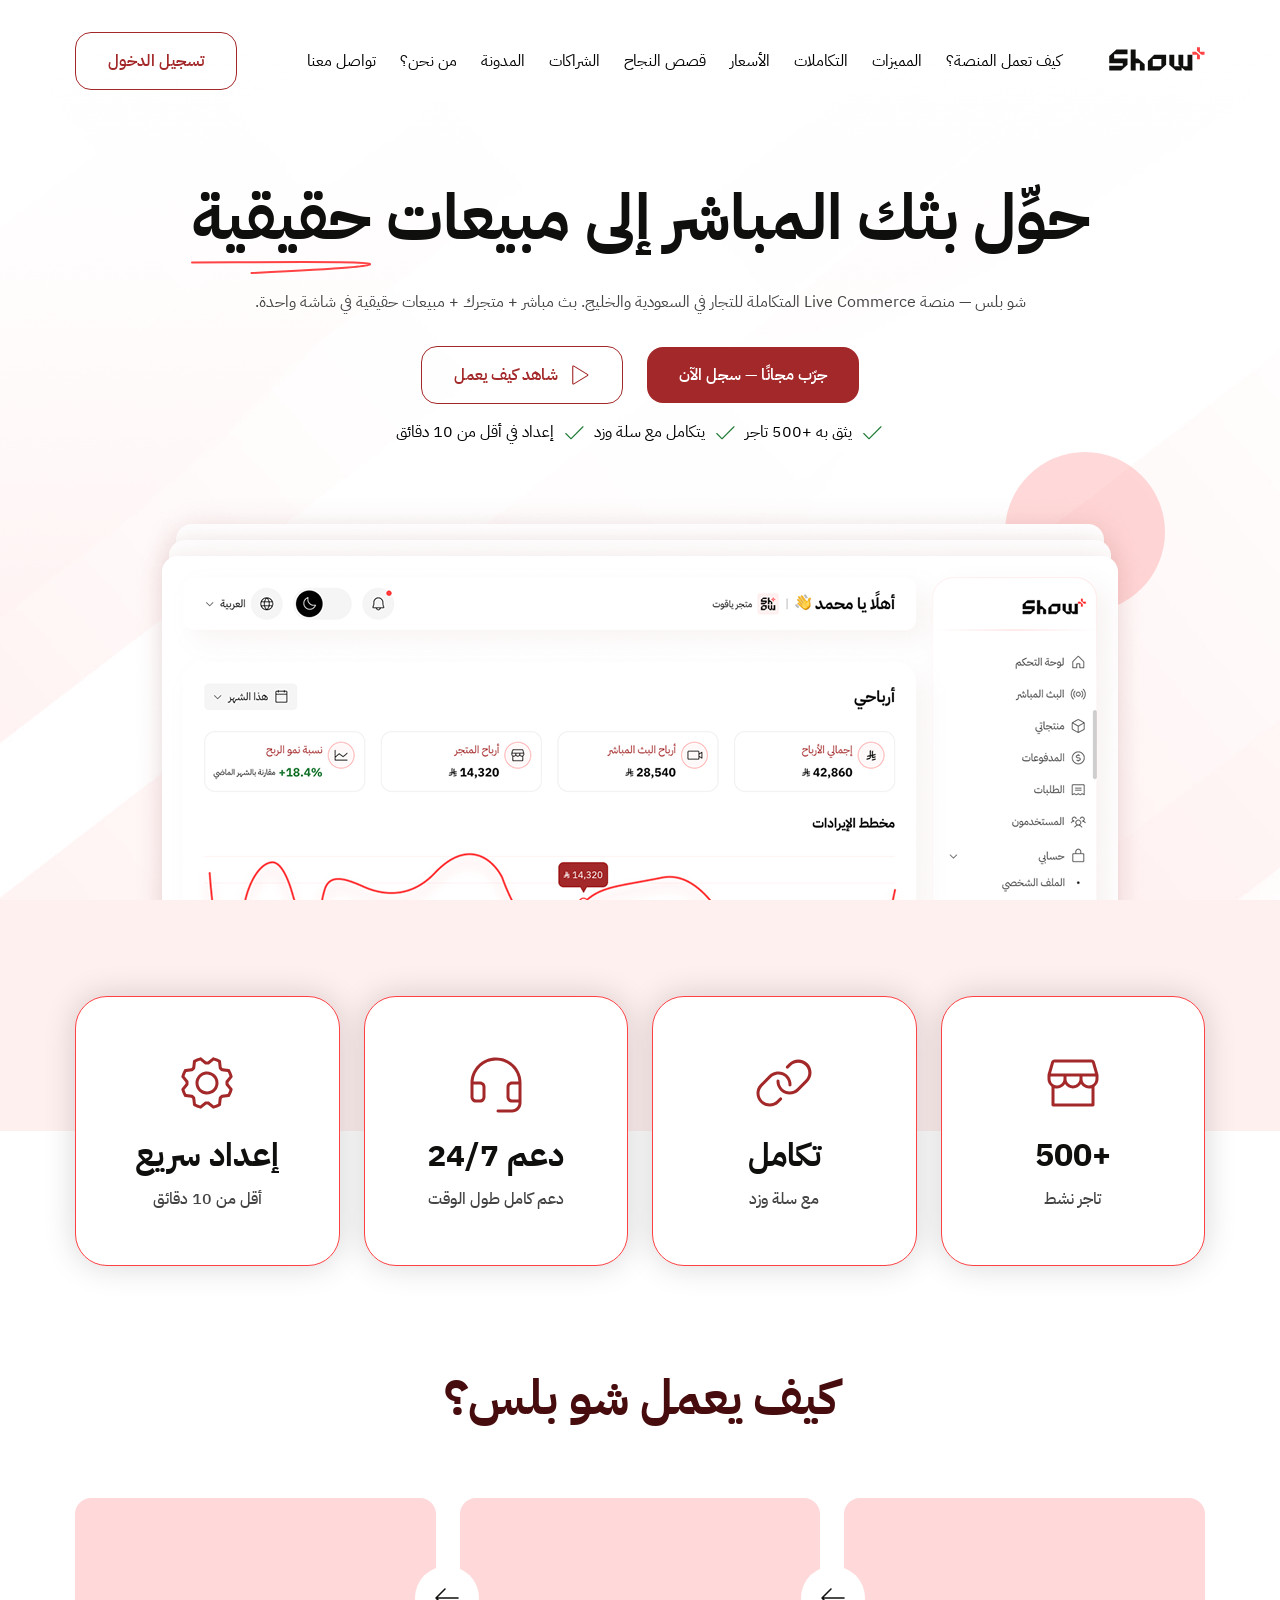
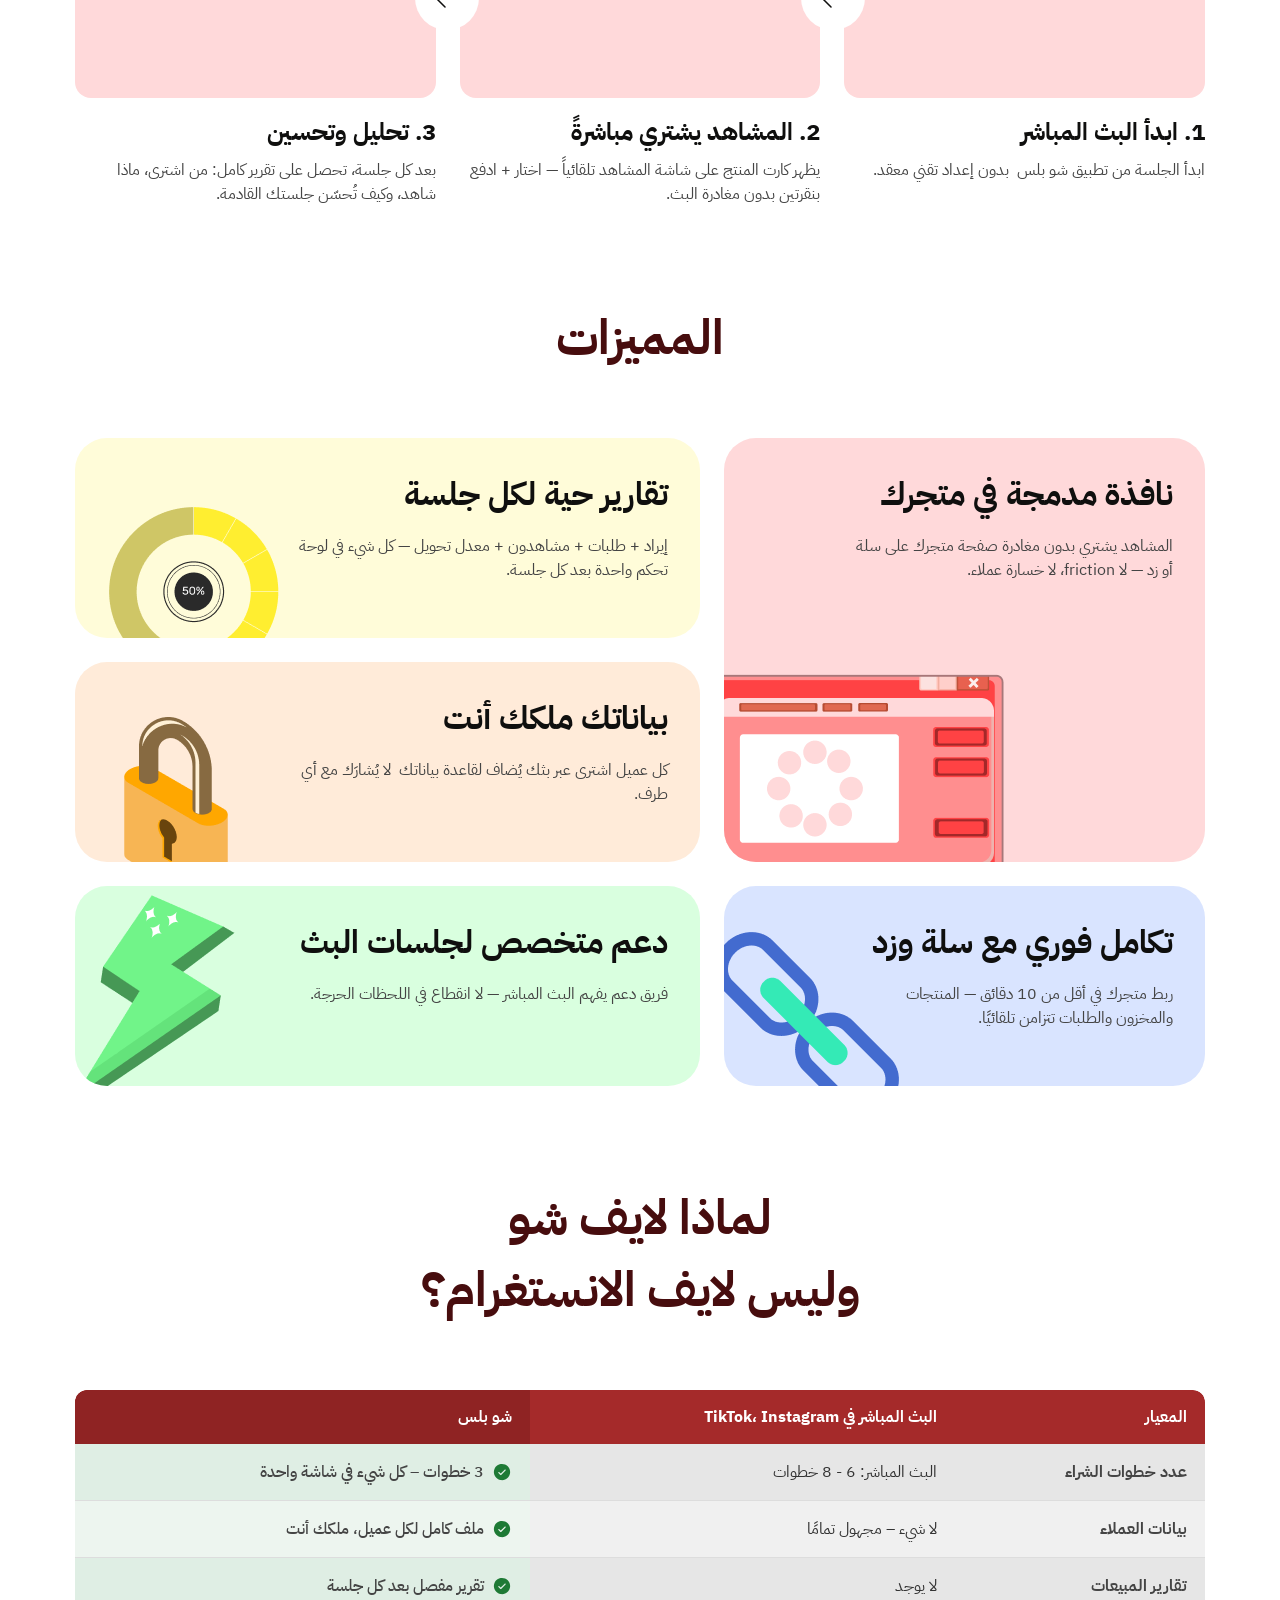
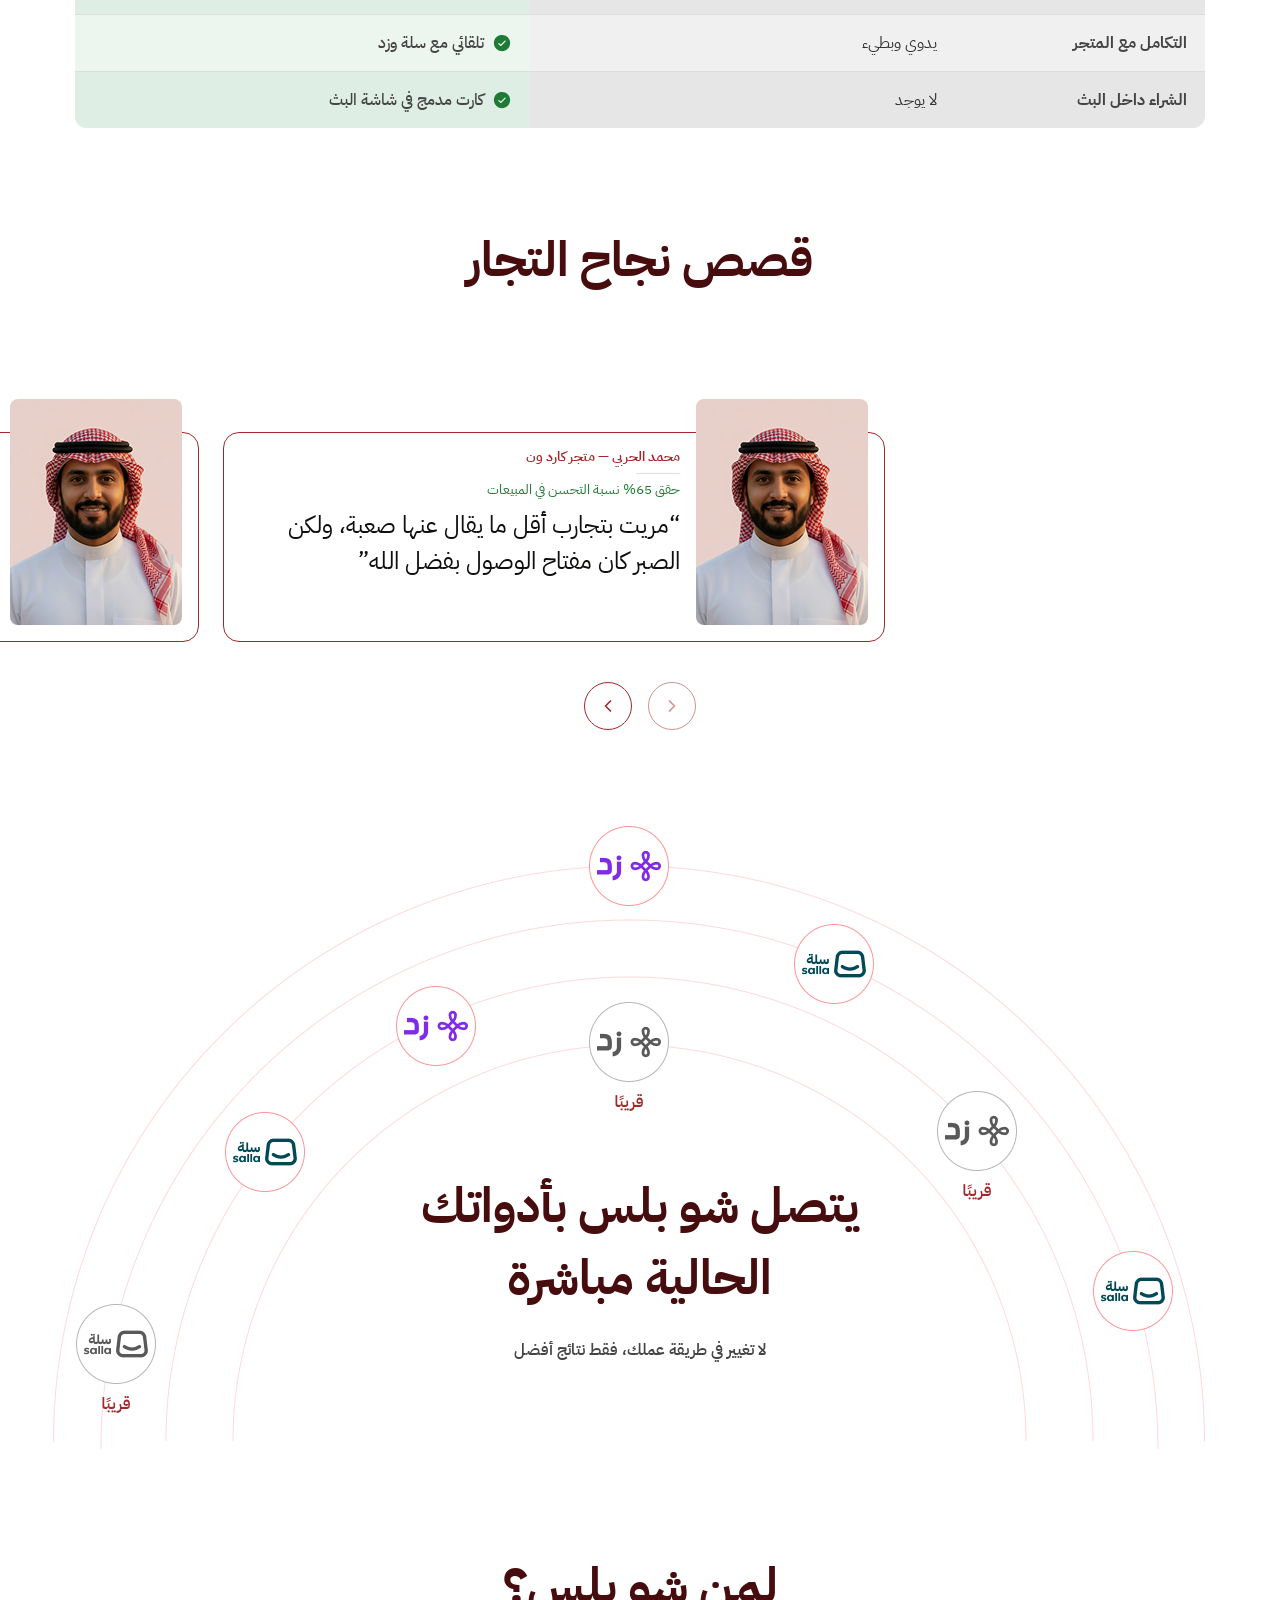
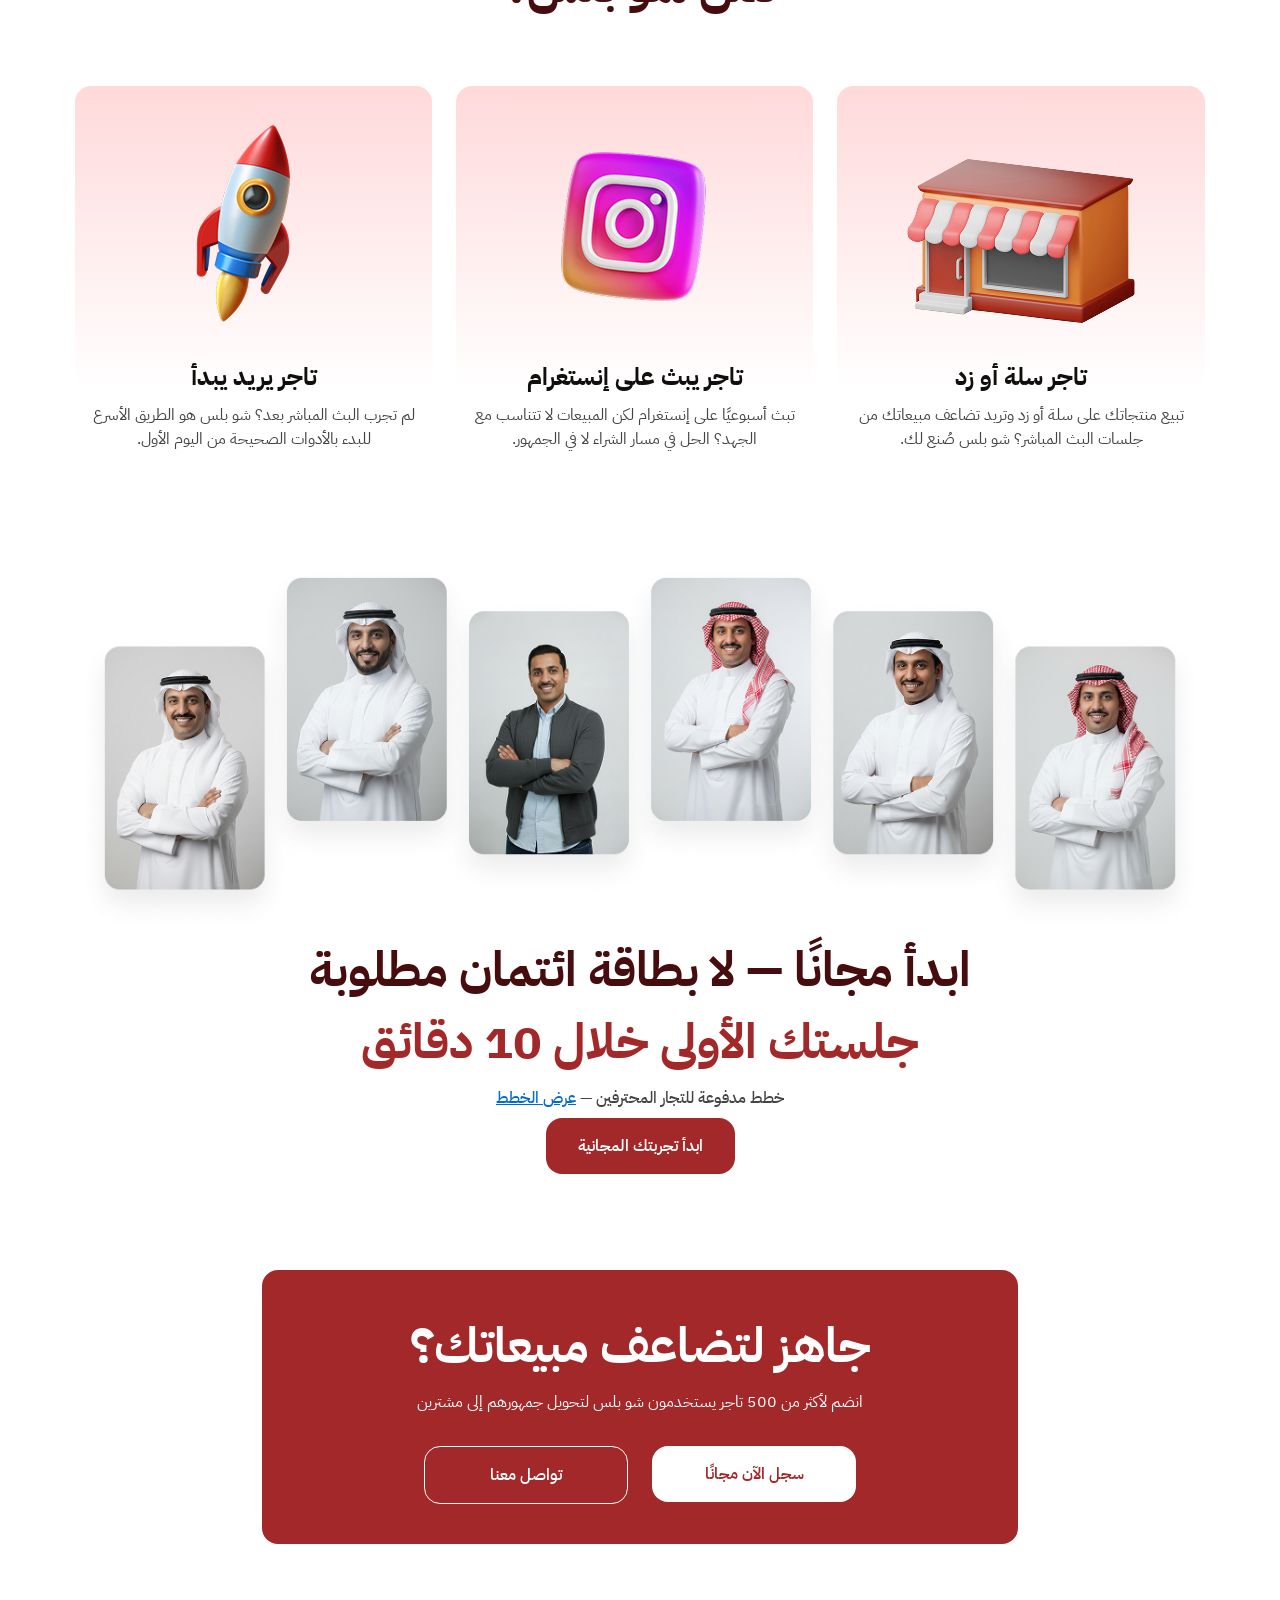
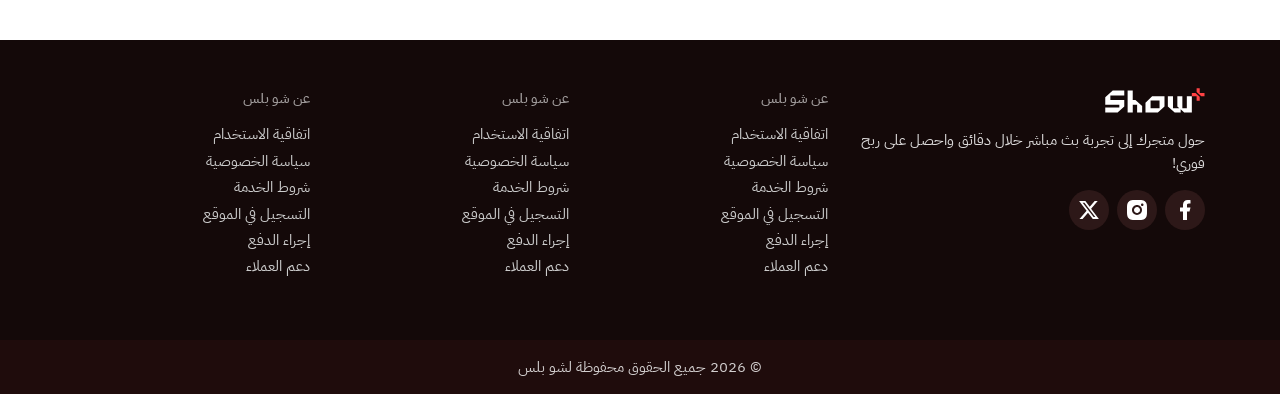
==== index.html @ 6168b81b "Introducing Show Plus Landing Page V1" ====
<!doctype html>
<html lang="ar" dir="rtl">
  <head>
    <meta charset="UTF-8" />
    <meta name="viewport" content="width=device-width, initial-scale=1.0" />
    <title>Show Plus</title>
    <link rel="stylesheet" href="css/style.css" />
    <link rel="stylesheet" href="css/normalize.css" />
    <link rel="preconnect" href="https://fonts.googleapis.com" />
    <link rel="preconnect" href="https://fonts.gstatic.com" crossorigin />
    <link
      href="https://fonts.googleapis.com/css2?family=IBM+Plex+Sans+Arabic:wght@100;200;300;400;500;600;700&display=swap"
      rel="stylesheet"
    />
    <link
      rel="stylesheet"
      href="https://cdn.jsdelivr.net/npm/swiper@11/swiper-bundle.min.css"
    />
    <link rel="icon" type="image/png" href="./assets/images/favicon.png" />
  </head>

  <body>
    <main class="main-home">
      <div class="background-overlay"></div>
      <div class="container">
        <nav>
          <a href="#">
            <img src="./assets/images/logo-black.svg" alt="Show Plus Logo" />
          </a>

          <!-- زر الموبايل -->
          <button class="menu-toggle" id="menuToggle">
            <span></span>
            <span></span>
            <span></span>
          </button>

          <!-- لفّ القائمة -->
          <div class="nav-menu" id="navMenu">
            <ul>
              <li><a href="./pages/how-it-works.html">كيف تعمل المنصة؟</a></li>
              <li><a href="#">المميزات</a></li>
              <li><a href="#">التكاملات</a></li>
              <li><a href="./pages/pricing.html">الأسعار</a></li>
              <li><a href="#">قصص النجاح</a></li>
              <li><a href="#">الشراكات</a></li>
              <li><a href="#">المدونة</a></li>
              <li><a href="#">من نحن؟</a></li>
              <li><a href="#">تواصل معنا</a></li>
            </ul>

            <button class="secondary-btn">تسجيل الدخول</button>
          </div>
        </nav>

        <div class="overlay" id="overlay"></div>

        <div class="hero-content">
          <div class="hero-text">
            <div class="heading-column">
              <div class="heading-container">
                <h1>حوِّل بثك المباشر إلى مبيعات حقيقية</h1>
                <svg
                  xmlns="http://www.w3.org/2000/svg"
                  width="180"
                  height="13"
                  viewBox="0 0 180 13"
                  fill="none"
                >
                  <path
                    d="M1 1.51839C6.32527 1.51839 11.6506 1.51839 44.3485 1.30221C77.0465 1.08603 136.956 0.653661 163.159 1.51184C189.361 2.37002 180.042 4.53186 157.102 6.51026C134.162 8.48866 97.8837 10.2181 60.5059 12"
                    stroke="#FF4244"
                    stroke-width="2"
                    stroke-linecap="round"
                  />
                </svg>
              </div>
              <p>
                شو بلس — منصة Live Commerce المتكاملة للتجار في السعودية
                والخليج. بث مباشر + متجرك + مبيعات حقيقية في شاشة واحدة.
              </p>
            </div>
            <div class="hero-column">
              <div class="hero-actions">
                <a href="#"
                  ><button type="button" class="primary-btn">
                    جرّب مجانًا — سجل الآن
                  </button></a
                >
                <a href="#"
                  ><button type="button" class="secondary-btn">
                    <svg
                      xmlns="http://www.w3.org/2000/svg"
                      width="24"
                      height="24"
                      viewBox="0 0 24 24"
                      fill="none"
                    >
                      <path
                        d="M21.69 10.8928L8.18252 2.63064C7.98327 2.50842 7.75499 2.44164 7.52128 2.43719C7.28757 2.43274 7.05691 2.49078 6.85315 2.60533C6.65047 2.71663 6.48163 2.88062 6.36446 3.07996C6.2473 3.27931 6.18616 3.5066 6.18752 3.73783V20.2622C6.18616 20.4934 6.2473 20.7207 6.36446 20.9201C6.48163 21.1194 6.65047 21.2834 6.85315 21.3947C7.05691 21.5092 7.28757 21.5673 7.52128 21.5628C7.75499 21.5584 7.98327 21.4916 8.18252 21.3694L21.69 13.1072C21.8802 12.9916 22.0373 12.8291 22.1464 12.6352C22.2555 12.4412 22.3128 12.2225 22.3128 12C22.3128 11.7775 22.2555 11.5588 22.1464 11.3649C22.0373 11.1709 21.8802 11.0084 21.69 10.8928ZM21.1031 12.1472L7.59377 20.4094C7.56461 20.4269 7.53123 20.4362 7.49721 20.4362C7.46319 20.4362 7.42981 20.4269 7.40065 20.4094C7.37239 20.3956 7.3486 20.3741 7.33201 20.3474C7.31543 20.3207 7.30672 20.2899 7.3069 20.2585V3.73783C7.30672 3.70639 7.31543 3.67555 7.33201 3.64884C7.3486 3.62214 7.37239 3.60066 7.40065 3.58689C7.43098 3.56998 7.46531 3.56156 7.50002 3.56251C7.5333 3.5637 7.56566 3.57374 7.59377 3.59158L21.1031 11.8528C21.1288 11.8679 21.1501 11.8894 21.1649 11.9152C21.1797 11.941 21.1875 11.9703 21.1875 12C21.1875 12.0298 21.1797 12.059 21.1649 12.0848C21.1501 12.1106 21.1288 12.1322 21.1031 12.1472Z"
                        fill="#A32829"
                      />
                    </svg>
                    شاهد كيف يعمل
                  </button></a
                >
              </div>
              <div class="features-trigger">
                <div class="trigger">
                  <svg
                    xmlns="http://www.w3.org/2000/svg"
                    width="24"
                    height="24"
                    viewBox="0 0 24 24"
                    fill="none"
                  >
                    <path
                      d="M21.3975 7.14751L9.39751 19.1475C9.29204 19.2528 9.14907 19.312 9.00001 19.312C8.85094 19.312 8.70798 19.2528 8.60251 19.1475L3.35251 13.8975C3.25315 13.7909 3.19905 13.6498 3.20163 13.5041C3.2042 13.3584 3.26323 13.2194 3.36629 13.1163C3.46935 13.0132 3.60839 12.9542 3.75411 12.9516C3.89984 12.9491 4.04088 13.0031 4.14751 13.1025L9.00001 17.9541L20.6025 6.35251C20.7091 6.25315 20.8502 6.19905 20.9959 6.20163C21.1416 6.2042 21.2807 6.26323 21.3837 6.36629C21.4868 6.46935 21.5458 6.60839 21.5484 6.75412C21.551 6.89984 21.4969 7.04088 21.3975 7.14751Z"
                      fill="#1E7A35"
                    />
                  </svg>
                  يثق به +500 تاجر
                </div>

                <div class="trigger">
                  <svg
                    xmlns="http://www.w3.org/2000/svg"
                    width="24"
                    height="24"
                    viewBox="0 0 24 24"
                    fill="none"
                  >
                    <path
                      d="M21.3975 7.14751L9.39751 19.1475C9.29204 19.2528 9.14907 19.312 9.00001 19.312C8.85094 19.312 8.70798 19.2528 8.60251 19.1475L3.35251 13.8975C3.25315 13.7909 3.19905 13.6498 3.20163 13.5041C3.2042 13.3584 3.26323 13.2194 3.36629 13.1163C3.46935 13.0132 3.60839 12.9542 3.75411 12.9516C3.89984 12.9491 4.04088 13.0031 4.14751 13.1025L9.00001 17.9541L20.6025 6.35251C20.7091 6.25315 20.8502 6.19905 20.9959 6.20163C21.1416 6.2042 21.2807 6.26323 21.3837 6.36629C21.4868 6.46935 21.5458 6.60839 21.5484 6.75412C21.551 6.89984 21.4969 7.04088 21.3975 7.14751Z"
                      fill="#1E7A35"
                    />
                  </svg>
                  يتكامل مع سلة وزد
                </div>

                <div class="trigger">
                  <svg
                    xmlns="http://www.w3.org/2000/svg"
                    width="24"
                    height="24"
                    viewBox="0 0 24 24"
                    fill="none"
                  >
                    <path
                      d="M21.3975 7.14751L9.39751 19.1475C9.29204 19.2528 9.14907 19.312 9.00001 19.312C8.85094 19.312 8.70798 19.2528 8.60251 19.1475L3.35251 13.8975C3.25315 13.7909 3.19905 13.6498 3.20163 13.5041C3.2042 13.3584 3.26323 13.2194 3.36629 13.1163C3.46935 13.0132 3.60839 12.9542 3.75411 12.9516C3.89984 12.9491 4.04088 13.0031 4.14751 13.1025L9.00001 17.9541L20.6025 6.35251C20.7091 6.25315 20.8502 6.19905 20.9959 6.20163C21.1416 6.2042 21.2807 6.26323 21.3837 6.36629C21.4868 6.46935 21.5458 6.60839 21.5484 6.75412C21.551 6.89984 21.4969 7.04088 21.3975 7.14751Z"
                      fill="#1E7A35"
                    />
                  </svg>
                  إعداد في أقل من 10 دقائق
                </div>
              </div>
            </div>
          </div>

          <div class="hero-image-container">
            <img src="./assets/images/hero-image.png" alt="Hero Image" />
          </div>
        </div>
      </div>
    </main>

    <div class="triggers-container">
      <div class="container">
        <div class="trigger-card">
          <svg
            xmlns="http://www.w3.org/2000/svg"
            width="64"
            height="64"
            viewBox="0 0 64 64"
            fill="none"
          >
            <path
              d="M6.555 23.6025C6.51895 23.7319 6.50045 23.8656 6.5 24V28C6.49936 29.5174 6.86218 31.0128 7.5581 32.3611C8.25403 33.7095 9.2628 34.8715 10.5 35.75V54C10.5 54.3978 10.658 54.7794 10.9393 55.0607C11.2206 55.342 11.6022 55.5 12 55.5H52C52.3978 55.5 52.7794 55.342 53.0607 55.0607C53.342 54.7794 53.5 54.3978 53.5 54V35.75C54.7372 34.8715 55.746 33.7095 56.4419 32.3611C57.1378 31.0128 57.5006 29.5174 57.5 28V24C57.4999 23.8613 57.4805 23.7234 57.4425 23.59L53.8575 11.0375C53.6462 10.3091 53.2052 9.66851 52.6001 9.21123C51.9951 8.75395 51.2584 8.50447 50.5 8.5H13.5C12.7416 8.50447 12.0049 8.75395 11.3999 9.21123C10.7948 9.66851 10.3538 10.3091 10.1425 11.0375L6.555 23.6025ZM13.0275 11.8525C13.0588 11.7513 13.1214 11.6626 13.2063 11.5992C13.2912 11.5359 13.3941 11.5011 13.5 11.5H50.5C50.6085 11.5002 50.714 11.5356 50.8006 11.601C50.8872 11.6664 50.9502 11.7582 50.98 11.8625L54.0125 22.5H10L13.0275 11.8525ZM25.5 25.5H38.5V28C38.5 29.7239 37.8152 31.3772 36.5962 32.5962C35.3772 33.8152 33.7239 34.5 32 34.5C30.2761 34.5 28.6228 33.8152 27.4038 32.5962C26.1848 31.3772 25.5 29.7239 25.5 28V25.5ZM9.5 25.5H22.5V28C22.5013 29.1218 22.2122 30.2247 21.6609 31.2017C21.1097 32.1786 20.315 32.9963 19.3541 33.5751C18.3932 34.154 17.2989 34.4743 16.1776 34.5049C15.0562 34.5356 13.9461 34.2755 12.955 33.75C12.8319 33.645 12.6926 33.5605 12.5425 33.5C11.6117 32.9153 10.8443 32.1041 10.3123 31.1422C9.78017 30.1803 9.5007 29.0992 9.5 28V25.5ZM50.5 52.5H13.5V37.165C15.4536 37.6965 17.5259 37.59 19.4147 36.861C21.3035 36.1321 22.9101 34.8187 24 33.1125C24.8573 34.4572 26.0397 35.5641 27.438 36.3309C28.8363 37.0978 30.4053 37.4997 32 37.4997C33.5947 37.4997 35.1637 37.0978 36.562 36.3309C37.9603 35.5641 39.1427 34.4572 40 33.1125C41.0899 34.8187 42.6965 36.1321 44.5853 36.861C46.4741 37.59 48.5464 37.6965 50.5 37.165V52.5ZM51.4575 33.5C51.3074 33.5605 51.1681 33.645 51.045 33.75C50.0539 34.2755 48.9438 34.5356 47.8224 34.5049C46.7011 34.4743 45.6068 34.154 44.6459 33.5751C43.685 32.9963 42.8903 32.1786 42.3391 31.2017C41.7878 30.2247 41.4987 29.1218 41.5 28V25.5H54.5V28C54.4993 29.0992 54.2198 30.1803 53.6877 31.1422C53.1557 32.1041 52.3883 32.9153 51.4575 33.5Z"
              fill="#A32829"
            />
          </svg>

          <div class="trigger-text">
            <h3>+500</h3>
            <p>تاجر نشط</p>
          </div>
        </div>

        <div class="trigger-card">
          <svg
            xmlns="http://www.w3.org/2000/svg"
            width="64"
            height="64"
            viewBox="0 0 64 64"
            fill="none"
          >
            <path
              d="M59.5 22.045C59.4056 25.4 58.0276 28.5909 55.65 30.96L46.9625 39.6475C45.743 40.8734 44.2925 41.8451 42.6948 42.5064C41.0971 43.1677 39.3841 43.5054 37.655 43.5H37.6425C35.8845 43.4986 34.1446 43.145 32.5256 42.4601C30.9066 41.7751 29.4412 40.7726 28.2161 39.5118C26.991 38.2511 26.031 36.7576 25.3927 35.1195C24.7544 33.4815 24.4509 31.7322 24.5 29.975C24.5104 29.5841 24.673 29.2128 24.9532 28.9401C25.2334 28.6673 25.609 28.5148 26 28.515H26.0425C26.4399 28.5261 26.8167 28.6945 27.09 28.9833C27.3633 29.2721 27.5107 29.6575 27.5 30.055C27.4612 31.4119 27.6949 32.7628 28.1872 34.0279C28.6796 35.293 29.4205 36.4465 30.3663 37.4202C31.3121 38.394 32.4436 39.1683 33.6938 39.6973C34.9439 40.2262 36.2875 40.4992 37.645 40.5C38.9794 40.5031 40.3011 40.2418 41.5339 39.7312C42.7668 39.2206 43.8862 38.4707 44.8275 37.525L53.515 28.84C55.3498 26.9218 56.3609 24.3616 56.3318 21.7073C56.3026 19.053 55.2357 16.5156 53.3592 14.6382C51.4827 12.7607 48.9459 11.6924 46.2916 11.6619C43.6374 11.6314 41.0766 12.6411 39.1575 14.475L36.4075 17.225C36.126 17.5064 35.7443 17.6645 35.3462 17.6645C34.9482 17.6645 34.5664 17.5064 34.285 17.225C34.0035 16.9435 33.8454 16.5617 33.8454 16.1637C33.8454 15.7657 34.0035 15.3839 34.285 15.1025L37.035 12.3525C38.2566 11.1304 39.707 10.1609 41.3034 9.49952C42.8997 8.83811 44.6108 8.49768 46.3387 8.49768C48.0667 8.49768 49.7777 8.83811 51.3741 9.49952C52.9705 10.1609 54.4209 11.1304 55.6425 12.3525C56.9099 13.6215 57.9055 15.1353 58.5687 16.8017C59.2319 18.4681 59.5488 20.2521 59.5 22.045ZM27.595 46.77L24.845 49.52C23.9029 50.4686 22.7817 51.2205 21.5466 51.7321C20.3114 52.2437 18.9869 52.5047 17.65 52.5C15.6416 52.4985 13.6788 51.9017 12.0095 50.785C10.3403 49.6683 9.0395 48.0819 8.27163 46.2261C7.50375 44.3704 7.30323 42.3286 7.69541 40.359C8.08758 38.3893 9.05486 36.5801 10.475 35.16L19.155 26.475C20.5922 25.034 22.4291 24.058 24.4276 23.6735C26.4262 23.289 28.4941 23.5137 30.3634 24.3185C32.2327 25.1232 33.8171 26.471 34.9113 28.187C36.0055 29.903 36.559 31.9081 36.5 33.9425C36.4892 34.3399 36.6367 34.7254 36.91 35.0141C37.1833 35.3029 37.5601 35.4713 37.9575 35.4825H38C38.391 35.4826 38.7666 35.3301 39.0468 35.0574C39.3269 34.7846 39.4896 34.4133 39.5 34.0225C39.5746 31.3884 38.8566 28.7925 37.439 26.5712C36.0213 24.3499 33.9693 22.6054 31.5488 21.5638C29.1282 20.5221 26.4507 20.2313 23.8629 20.7289C21.2752 21.2266 18.8965 22.4898 17.035 24.355L8.34499 33.04C6.50584 34.8796 5.25326 37.2231 4.74555 39.7744C4.23783 42.3257 4.49775 44.9702 5.49248 47.3738C6.4872 49.7774 8.17208 51.8322 10.3342 53.2786C12.4963 54.725 15.0387 55.498 17.64 55.5C19.3689 55.505 21.0816 55.1669 22.6789 54.5052C24.2762 53.8434 25.7262 52.8712 26.945 51.645L29.695 48.895C29.8361 48.756 29.9482 48.5905 30.025 48.408C30.1018 48.2255 30.1417 48.0296 30.1423 47.8315C30.143 47.6335 30.1045 47.4374 30.029 47.2543C29.9535 47.0713 29.8425 46.905 29.7024 46.765C29.5623 46.6251 29.3959 46.5143 29.2127 46.439C29.0296 46.3637 28.8334 46.3254 28.6354 46.3264C28.4374 46.3273 28.2415 46.3674 28.0591 46.4444C27.8767 46.5214 27.7113 46.6337 27.5725 46.775L27.595 46.77Z"
              fill="#A32829"
            />
          </svg>

          <div class="trigger-text">
            <h3>تكامل</h3>
            <p>مع سلة وزد</p>
          </div>
        </div>

        <div class="trigger-card">
          <svg
            xmlns="http://www.w3.org/2000/svg"
            width="64"
            height="64"
            viewBox="0 0 64 64"
            fill="none"
          >
            <path
              d="M50.1175 14.0175C47.7714 11.6465 44.9804 9.76192 41.9044 8.47189C38.8284 7.18187 35.528 6.51176 32.1925 6.5H32C25.237 6.5 18.751 9.1866 13.9688 13.9688C9.1866 18.751 6.5 25.237 6.5 32V46C6.5 47.4587 7.07946 48.8576 8.11091 49.8891C9.14236 50.9205 10.5413 51.5 12 51.5H16C17.4587 51.5 18.8576 50.9205 19.8891 49.8891C20.9205 48.8576 21.5 47.4587 21.5 46V36C21.5 34.5413 20.9205 33.1424 19.8891 32.1109C18.8576 31.0795 17.4587 30.5 16 30.5H9.55C9.93051 24.805 12.4612 19.4674 16.6295 15.5683C20.7979 11.6692 26.2923 9.49999 32 9.5H32.17C37.8538 9.52523 43.3161 11.7076 47.4524 15.6059C51.5888 19.5042 54.0908 24.8276 54.4525 30.5H48C46.5413 30.5 45.1424 31.0795 44.1109 32.1109C43.0795 33.1424 42.5 34.5413 42.5 36V46C42.5 47.4587 43.0795 48.8576 44.1109 49.8891C45.1424 50.9205 46.5413 51.5 48 51.5H54.5V52C54.5 53.7239 53.8152 55.3772 52.5962 56.5962C51.3772 57.8152 49.7239 58.5 48 58.5H34C33.6022 58.5 33.2206 58.658 32.9393 58.9393C32.658 59.2206 32.5 59.6022 32.5 60C32.5 60.3978 32.658 60.7794 32.9393 61.0607C33.2206 61.342 33.6022 61.5 34 61.5H48C50.5196 61.5 52.9359 60.4991 54.7175 58.7175C56.4991 56.9359 57.5 54.5196 57.5 52V32C57.5126 28.6644 56.8669 25.359 55.6001 22.2733C54.3333 19.1876 52.4702 16.3821 50.1175 14.0175ZM16 33.5C16.663 33.5 17.2989 33.7634 17.7678 34.2322C18.2366 34.7011 18.5 35.337 18.5 36V46C18.5 46.663 18.2366 47.2989 17.7678 47.7678C17.2989 48.2366 16.663 48.5 16 48.5H12C11.337 48.5 10.7011 48.2366 10.2322 47.7678C9.76339 47.2989 9.5 46.663 9.5 46V33.5H16ZM45.5 46V36C45.5 35.337 45.7634 34.7011 46.2322 34.2322C46.7011 33.7634 47.337 33.5 48 33.5H54.5V48.5H48C47.337 48.5 46.7011 48.2366 46.2322 47.7678C45.7634 47.2989 45.5 46.663 45.5 46Z"
              fill="#A32829"
            />
          </svg>

          <div class="trigger-text">
            <h3>دعم 24/7</h3>
            <p>دعم كامل طول الوقت</p>
          </div>
        </div>

        <div class="trigger-card">
          <svg
            xmlns="http://www.w3.org/2000/svg"
            width="64"
            height="64"
            viewBox="0 0 64 64"
            fill="none"
          >
            <path
              d="M32 20.5C29.7255 20.5 27.5021 21.1745 25.6109 22.4381C23.7198 23.7018 22.2458 25.4978 21.3754 27.5992C20.505 29.7005 20.2772 32.0128 20.721 34.2436C21.1647 36.4743 22.26 38.5235 23.8683 40.1318C25.4766 41.7401 27.5257 42.8353 29.7565 43.2791C31.9872 43.7228 34.2995 43.495 36.4009 42.6246C38.5022 41.7542 40.2983 40.2803 41.5619 38.3891C42.8255 36.4979 43.5 34.2745 43.5 32C43.496 28.9513 42.2831 26.0285 40.1273 23.8727C37.9715 21.7169 35.0488 20.504 32 20.5ZM32 40.5C30.3189 40.5 28.6755 40.0015 27.2776 39.0675C25.8798 38.1335 24.7904 36.806 24.147 35.2528C23.5037 33.6997 23.3353 31.9906 23.6633 30.3418C23.9913 28.6929 24.8008 27.1784 25.9896 25.9896C27.1783 24.8009 28.6929 23.9913 30.3417 23.6634C31.9906 23.3354 33.6996 23.5037 35.2528 24.1471C36.806 24.7904 38.1335 25.8799 39.0675 27.2777C40.0015 28.6755 40.5 30.3189 40.5 32C40.5 34.2544 39.6045 36.4164 38.0104 38.0104C36.4163 39.6045 34.2543 40.5 32 40.5ZM53.5 32.71C53.515 32.2375 53.515 31.7625 53.5 31.29L57.3325 26.5C57.479 26.3167 57.5804 26.1015 57.6286 25.8718C57.6768 25.6421 57.6704 25.4043 57.61 25.1775C57.0105 22.9177 56.1126 20.7478 54.94 18.725C54.8235 18.5197 54.6603 18.3448 54.4635 18.2145C54.2667 18.0842 54.042 18.0021 53.8075 17.975L47.695 17.2975C47.3733 16.9525 47.04 16.6192 46.695 16.2975L46.015 10.1825C45.9879 9.94806 45.9059 9.7233 45.7755 9.52652C45.6452 9.32973 45.4703 9.16648 45.265 9.05003C43.2446 7.88105 41.0783 6.98492 38.8225 6.38503C38.5951 6.32562 38.357 6.32046 38.1273 6.36997C37.8976 6.41947 37.6827 6.52225 37.5 6.67003L32.7 10.5125C32.2268 10.4976 31.7532 10.4976 31.28 10.5125L26.5 6.66753C26.3166 6.52104 26.1015 6.41962 25.8718 6.37142C25.6421 6.32322 25.4043 6.3296 25.1775 6.39003C22.9176 6.98954 20.7477 7.88744 18.725 9.06003C18.5197 9.17648 18.3448 9.33973 18.2145 9.53652C18.0841 9.7333 18.0021 9.95806 17.975 10.1925L17.3075 16.305C16.9625 16.6284 16.6292 16.9617 16.3075 17.305L10.19 18C9.95553 18.0271 9.73077 18.1092 9.53399 18.2395C9.3372 18.3698 9.17395 18.5447 9.05749 18.75C7.88852 20.7704 6.99239 22.9368 6.39249 25.1925C6.33452 25.4171 6.32941 25.652 6.37756 25.8789C6.42571 26.1058 6.52581 26.3184 6.66999 26.5L10.5125 31.3C10.4976 31.7732 10.4976 32.2468 10.5125 32.72L6.66749 37.5125C6.521 37.6959 6.41958 37.9111 6.37139 38.1408C6.32319 38.3705 6.32956 38.6082 6.38999 38.835C6.99055 41.0906 7.88843 43.2562 9.05999 45.275C9.17645 45.4803 9.3397 45.6552 9.53648 45.7856C9.73327 45.9159 9.95803 45.9979 10.1925 46.025L16.305 46.7025C16.6283 47.0475 16.9617 47.3809 17.305 47.7025L18 53.81C18.0271 54.0445 18.1091 54.2693 18.2395 54.466C18.3698 54.6628 18.5447 54.8261 18.75 54.9425C20.7704 56.1115 22.9367 57.0076 25.1925 57.6075C25.4193 57.668 25.6571 57.6743 25.8868 57.6261C26.1165 57.5779 26.3316 57.4765 26.515 57.33L31.29 53.5C31.7625 53.515 32.2375 53.515 32.71 53.5L37.5125 57.345C37.7787 57.5575 38.1094 57.673 38.45 57.6725C38.5799 57.6721 38.7093 57.6553 38.835 57.6225C41.0905 57.022 43.2562 56.1241 45.275 54.9525C45.4803 54.8361 45.6552 54.6728 45.7855 54.476C45.9159 54.2793 45.9979 54.0545 46.025 53.82L46.7025 47.7075C47.0475 47.3859 47.3808 47.0525 47.7025 46.7075L53.8175 46.0275C54.052 46.0004 54.2767 45.9184 54.4735 45.7881C54.6703 45.6577 54.8335 45.4828 54.95 45.2775C56.1195 43.2574 57.0157 41.091 57.615 38.835C57.6754 38.6082 57.6818 38.3705 57.6336 38.1408C57.5854 37.9111 57.484 37.6959 57.3375 37.5125L53.5 32.71ZM52.725 43.1175L46.815 43.775C46.4457 43.8176 46.1054 43.9958 45.86 44.275C45.3659 44.8317 44.8392 45.3585 44.2825 45.8525C44.0033 46.0979 43.8251 46.4382 43.7825 46.8075L43.125 52.715C41.7413 53.4529 40.2874 54.0508 38.785 54.5L34.1425 50.785C33.8762 50.5726 33.5456 50.4571 33.205 50.4575H33.115C32.3723 50.5001 31.6277 50.5001 30.885 50.4575C30.5141 50.4348 30.1479 50.5507 29.8575 50.7825L25.2175 54.5C23.7163 54.0486 22.2641 53.4481 20.8825 52.7075L20.225 46.8025C20.1824 46.4332 20.0042 46.0929 19.725 45.8475C19.1683 45.3535 18.6416 44.8267 18.1475 44.27C17.9021 43.9908 17.5618 43.8126 17.1925 43.77L11.285 43.1125C10.5479 41.7328 9.94995 40.2832 9.49999 38.785L13.215 34.1425C13.4469 33.8521 13.5627 33.486 13.54 33.115C13.4975 32.3723 13.4975 31.6278 13.54 30.885C13.5627 30.5141 13.4469 30.1479 13.215 29.8575L9.49999 25.2175C9.95142 23.7164 10.5519 22.2641 11.2925 20.8825L17.1975 20.225C17.5668 20.1825 17.9071 20.0043 18.1525 19.725C18.6466 19.1684 19.1733 18.6416 19.73 18.1475C20.0092 17.9021 20.1874 17.5618 20.23 17.1925L20.8875 11.285C22.2672 10.5479 23.7168 9.94998 25.215 9.50003L29.8575 13.215C30.1479 13.4469 30.5141 13.5627 30.885 13.54C31.6277 13.4975 32.3723 13.4975 33.115 13.54C33.4859 13.5627 33.8521 13.4469 34.1425 13.215L38.7825 9.50003C40.2837 9.95145 41.7359 10.5519 43.1175 11.2925L43.775 17.2025C43.8176 17.5718 43.9958 17.9121 44.275 18.1575C44.8317 18.6516 45.3584 19.1784 45.8525 19.735C46.0979 20.0143 46.4382 20.1925 46.8075 20.235L52.715 20.8925C53.4518 22.2706 54.0497 23.7186 54.5 25.215L50.785 29.8575C50.5531 30.1479 50.4373 30.5141 50.46 30.885C50.5025 31.6278 50.5025 32.3723 50.46 33.115C50.4373 33.486 50.5531 33.8521 50.785 34.1425L54.5 38.7825C54.0502 40.2835 53.4514 41.7357 52.7125 43.1175H52.725Z"
              fill="#A32829"
            />
          </svg>

          <div class="trigger-text">
            <h3>إعداد سريع</h3>
            <p>أقل من 10 دقائق</p>
          </div>
        </div>
      </div>
    </div>

    <div class="how-it-works primary-section">
      <div class="container">
        <h2 class="section-heading">كيف يعمل شو بلس؟</h2>
        <div class="steps-row">
          <div class="step-card">
            <div class="image-container"></div>
            <div class="step-text">
              <h4>1. ابدأ البث المباشر</h4>
              <p>ابدأ الجلسة من تطبيق شو بلس  بدون إعداد تقني معقد.</p>
            </div>
          </div>

          <div class="step-card">
            <div class="image-container"></div>
            <div class="step-text">
              <h4>2. المشاهد يشتري مباشرةً</h4>
              <p>
                يظهر كارت المنتج على شاشة المشاهد تلقائياً — اختار + ادفع
                بنقرتين بدون مغادرة البث.
              </p>
            </div>
          </div>

          <div class="step-card">
            <div class="image-container"></div>
            <div class="step-text">
              <h4>3. تحليل وتحسين</h4>
              <p>
                بعد كل جلسة، تحصل على تقرير كامل: من اشترى، ماذا شاهد، وكيف
                تُحسّن جلستك القادمة.
              </p>
            </div>
          </div>
        </div>
      </div>
    </div>

    <div class="features primary-section">
      <div class="container">
        <h2 class="section-heading">المميزات</h2>
        <div class="features-columns">
          <div class="col col-1">
            <div class="feature-card red">
              <h3>نافذة مدمجة في متجرك</h3>
              <p>
                المشاهد يشتري بدون مغادرة صفحة متجرك على سلة أو زد — لا
                friction، لا خسارة عملاء.
              </p>
              <img src="./assets/images/window.png" alt="Integrated Window" />
            </div>

            <div class="feature-card blue">
              <h3>تكامل فوري مع سلة وزد</h3>
              <p>
                ربط متجرك في أقل من 10 دقائق — المنتجات والمخزون والطلبات تتزامن
                تلقائيًا.
              </p>
              <img
                src="./assets/images/link.png"
                alt="Integration with Salla and Zid"
              />
            </div>
          </div>

          <div class="col col-2">
            <div class="feature-card yellow">
              <h3>تقارير حية لكل جلسة</h3>
              <p>
                إيراد + طلبات + مشاهدون + معدل تحويل — كل شيء في لوحة تحكم واحدة
                بعد كل جلسة.
              </p>
              <img src="./assets/images/chart.png" alt="Live Reports" />
            </div>

            <div class="feature-card orange">
              <h3>بياناتك ملكك أنت</h3>
              <p>
                كل عميل اشترى عبر بثك يُضاف لقاعدة بياناتك  لا يُشارَك مع أي
                طرف.
              </p>
              <img src="./assets/images/lock.png" alt="Data Ownership" />
            </div>

            <div class="feature-card green">
              <h3>دعم متخصص لجلسات البث</h3>
              <p>فريق دعم يفهم البث المباشر — لا انقطاع في اللحظات الحرجة.</p>
              <img src="./assets/images/energy.png" alt="Specialized Support" />
            </div>
          </div>
        </div>
      </div>
    </div>

    <section class="comparison-section primary-section">
      <div class="container">
        <h2 class="section-heading">
          لماذا لايف شو <br />
          وليس لايف الانستغرام؟
        </h2>

        <div class="comparison-table-wrapper">
          <table class="comparison-table">
            <thead>
              <tr class="comparison-header-row">
                <th class="comparison-header">المعيار</th>
                <th class="comparison-header">
                  البث المباشر في TikTok، Instagram
                </th>
                <th class="comparison-header highlight">شو بلس</th>
              </tr>
            </thead>

            <tbody>
              <tr class="comparison-row alt">
                <td class="comparison-cell bold">عدد خطوات الشراء</td>
                <td class="comparison-cell">البث المباشر: 6 - 8 خطوات</td>
                <td class="comparison-cell success bold">
                  <svg
                    xmlns="http://www.w3.org/2000/svg"
                    width="24"
                    height="24"
                    viewBox="0 0 24 24"
                    fill="none"
                  >
                    <path
                      d="M12 2.25C10.0716 2.25 8.18657 2.82183 6.58319 3.89317C4.97982 4.96451 3.73013 6.48726 2.99218 8.26884C2.25422 10.0504 2.06114 12.0108 2.43735 13.9021C2.81355 15.7934 3.74215 17.5307 5.10571 18.8943C6.46928 20.2579 8.20656 21.1865 10.0979 21.5627C11.9892 21.9389 13.9496 21.7458 15.7312 21.0078C17.5127 20.2699 19.0355 19.0202 20.1068 17.4168C21.1782 15.8134 21.75 13.9284 21.75 12C21.7473 9.41498 20.7192 6.93661 18.8913 5.10872C17.0634 3.28084 14.585 2.25273 12 2.25ZM16.2806 10.2806L11.0306 15.5306C10.961 15.6004 10.8783 15.6557 10.7872 15.6934C10.6962 15.7312 10.5986 15.7506 10.5 15.7506C10.4014 15.7506 10.3038 15.7312 10.2128 15.6934C10.1218 15.6557 10.039 15.6004 9.96938 15.5306L7.71938 13.2806C7.57865 13.1399 7.49959 12.949 7.49959 12.75C7.49959 12.551 7.57865 12.3601 7.71938 12.2194C7.86011 12.0786 8.05098 11.9996 8.25 11.9996C8.44903 11.9996 8.6399 12.0786 8.78063 12.2194L10.5 13.9397L15.2194 9.21937C15.2891 9.14969 15.3718 9.09442 15.4628 9.0567C15.5539 9.01899 15.6515 8.99958 15.75 8.99958C15.8486 8.99958 15.9461 9.01899 16.0372 9.0567C16.1282 9.09442 16.2109 9.14969 16.2806 9.21937C16.3503 9.28906 16.4056 9.37178 16.4433 9.46283C16.481 9.55387 16.5004 9.65145 16.5004 9.75C16.5004 9.84855 16.481 9.94613 16.4433 10.0372C16.4056 10.1282 16.3503 10.2109 16.2806 10.2806Z"
                      fill="#1E7A35"
                    />
                  </svg>
                  3 خطوات – كل شيء في شاشة واحدة
                </td>
              </tr>

              <tr class="comparison-row">
                <td class="comparison-cell bold">بيانات العملاء</td>
                <td class="comparison-cell">لا شيء – مجهول تمامًا</td>
                <td class="comparison-cell success bold">
                  <svg
                    xmlns="http://www.w3.org/2000/svg"
                    width="24"
                    height="24"
                    viewBox="0 0 24 24"
                    fill="none"
                  >
                    <path
                      d="M12 2.25C10.0716 2.25 8.18657 2.82183 6.58319 3.89317C4.97982 4.96451 3.73013 6.48726 2.99218 8.26884C2.25422 10.0504 2.06114 12.0108 2.43735 13.9021C2.81355 15.7934 3.74215 17.5307 5.10571 18.8943C6.46928 20.2579 8.20656 21.1865 10.0979 21.5627C11.9892 21.9389 13.9496 21.7458 15.7312 21.0078C17.5127 20.2699 19.0355 19.0202 20.1068 17.4168C21.1782 15.8134 21.75 13.9284 21.75 12C21.7473 9.41498 20.7192 6.93661 18.8913 5.10872C17.0634 3.28084 14.585 2.25273 12 2.25ZM16.2806 10.2806L11.0306 15.5306C10.961 15.6004 10.8783 15.6557 10.7872 15.6934C10.6962 15.7312 10.5986 15.7506 10.5 15.7506C10.4014 15.7506 10.3038 15.7312 10.2128 15.6934C10.1218 15.6557 10.039 15.6004 9.96938 15.5306L7.71938 13.2806C7.57865 13.1399 7.49959 12.949 7.49959 12.75C7.49959 12.551 7.57865 12.3601 7.71938 12.2194C7.86011 12.0786 8.05098 11.9996 8.25 11.9996C8.44903 11.9996 8.6399 12.0786 8.78063 12.2194L10.5 13.9397L15.2194 9.21937C15.2891 9.14969 15.3718 9.09442 15.4628 9.0567C15.5539 9.01899 15.6515 8.99958 15.75 8.99958C15.8486 8.99958 15.9461 9.01899 16.0372 9.0567C16.1282 9.09442 16.2109 9.14969 16.2806 9.21937C16.3503 9.28906 16.4056 9.37178 16.4433 9.46283C16.481 9.55387 16.5004 9.65145 16.5004 9.75C16.5004 9.84855 16.481 9.94613 16.4433 10.0372C16.4056 10.1282 16.3503 10.2109 16.2806 10.2806Z"
                      fill="#1E7A35"
                    />
                  </svg>
                  ملف كامل لكل عميل، ملكك أنت
                </td>
              </tr>

              <tr class="comparison-row alt">
                <td class="comparison-cell bold">تقارير المبيعات</td>
                <td class="comparison-cell">لا يوجد</td>
                <td class="comparison-cell success bold">
                  <svg
                    xmlns="http://www.w3.org/2000/svg"
                    width="24"
                    height="24"
                    viewBox="0 0 24 24"
                    fill="none"
                  >
                    <path
                      d="M12 2.25C10.0716 2.25 8.18657 2.82183 6.58319 3.89317C4.97982 4.96451 3.73013 6.48726 2.99218 8.26884C2.25422 10.0504 2.06114 12.0108 2.43735 13.9021C2.81355 15.7934 3.74215 17.5307 5.10571 18.8943C6.46928 20.2579 8.20656 21.1865 10.0979 21.5627C11.9892 21.9389 13.9496 21.7458 15.7312 21.0078C17.5127 20.2699 19.0355 19.0202 20.1068 17.4168C21.1782 15.8134 21.75 13.9284 21.75 12C21.7473 9.41498 20.7192 6.93661 18.8913 5.10872C17.0634 3.28084 14.585 2.25273 12 2.25ZM16.2806 10.2806L11.0306 15.5306C10.961 15.6004 10.8783 15.6557 10.7872 15.6934C10.6962 15.7312 10.5986 15.7506 10.5 15.7506C10.4014 15.7506 10.3038 15.7312 10.2128 15.6934C10.1218 15.6557 10.039 15.6004 9.96938 15.5306L7.71938 13.2806C7.57865 13.1399 7.49959 12.949 7.49959 12.75C7.49959 12.551 7.57865 12.3601 7.71938 12.2194C7.86011 12.0786 8.05098 11.9996 8.25 11.9996C8.44903 11.9996 8.6399 12.0786 8.78063 12.2194L10.5 13.9397L15.2194 9.21937C15.2891 9.14969 15.3718 9.09442 15.4628 9.0567C15.5539 9.01899 15.6515 8.99958 15.75 8.99958C15.8486 8.99958 15.9461 9.01899 16.0372 9.0567C16.1282 9.09442 16.2109 9.14969 16.2806 9.21937C16.3503 9.28906 16.4056 9.37178 16.4433 9.46283C16.481 9.55387 16.5004 9.65145 16.5004 9.75C16.5004 9.84855 16.481 9.94613 16.4433 10.0372C16.4056 10.1282 16.3503 10.2109 16.2806 10.2806Z"
                      fill="#1E7A35"
                    />
                  </svg>
                  تقرير مفصل بعد كل جلسة
                </td>
              </tr>

              <tr class="comparison-row">
                <td class="comparison-cell bold">التكامل مع المتجر</td>
                <td class="comparison-cell">يدوي وبطيء</td>
                <td class="comparison-cell success bold">
                  <svg
                    xmlns="http://www.w3.org/2000/svg"
                    width="24"
                    height="24"
                    viewBox="0 0 24 24"
                    fill="none"
                  >
                    <path
                      d="M12 2.25C10.0716 2.25 8.18657 2.82183 6.58319 3.89317C4.97982 4.96451 3.73013 6.48726 2.99218 8.26884C2.25422 10.0504 2.06114 12.0108 2.43735 13.9021C2.81355 15.7934 3.74215 17.5307 5.10571 18.8943C6.46928 20.2579 8.20656 21.1865 10.0979 21.5627C11.9892 21.9389 13.9496 21.7458 15.7312 21.0078C17.5127 20.2699 19.0355 19.0202 20.1068 17.4168C21.1782 15.8134 21.75 13.9284 21.75 12C21.7473 9.41498 20.7192 6.93661 18.8913 5.10872C17.0634 3.28084 14.585 2.25273 12 2.25ZM16.2806 10.2806L11.0306 15.5306C10.961 15.6004 10.8783 15.6557 10.7872 15.6934C10.6962 15.7312 10.5986 15.7506 10.5 15.7506C10.4014 15.7506 10.3038 15.7312 10.2128 15.6934C10.1218 15.6557 10.039 15.6004 9.96938 15.5306L7.71938 13.2806C7.57865 13.1399 7.49959 12.949 7.49959 12.75C7.49959 12.551 7.57865 12.3601 7.71938 12.2194C7.86011 12.0786 8.05098 11.9996 8.25 11.9996C8.44903 11.9996 8.6399 12.0786 8.78063 12.2194L10.5 13.9397L15.2194 9.21937C15.2891 9.14969 15.3718 9.09442 15.4628 9.0567C15.5539 9.01899 15.6515 8.99958 15.75 8.99958C15.8486 8.99958 15.9461 9.01899 16.0372 9.0567C16.1282 9.09442 16.2109 9.14969 16.2806 9.21937C16.3503 9.28906 16.4056 9.37178 16.4433 9.46283C16.481 9.55387 16.5004 9.65145 16.5004 9.75C16.5004 9.84855 16.481 9.94613 16.4433 10.0372C16.4056 10.1282 16.3503 10.2109 16.2806 10.2806Z"
                      fill="#1E7A35"
                    />
                  </svg>
                  تلقائي مع سلة وزد
                </td>
              </tr>

              <tr class="comparison-row alt">
                <td class="comparison-cell bold">الشراء داخل البث</td>
                <td class="comparison-cell">لا يوجد</td>
                <td class="comparison-cell success bold">
                  <svg
                    xmlns="http://www.w3.org/2000/svg"
                    width="24"
                    height="24"
                    viewBox="0 0 24 24"
                    fill="none"
                  >
                    <path
                      d="M12 2.25C10.0716 2.25 8.18657 2.82183 6.58319 3.89317C4.97982 4.96451 3.73013 6.48726 2.99218 8.26884C2.25422 10.0504 2.06114 12.0108 2.43735 13.9021C2.81355 15.7934 3.74215 17.5307 5.10571 18.8943C6.46928 20.2579 8.20656 21.1865 10.0979 21.5627C11.9892 21.9389 13.9496 21.7458 15.7312 21.0078C17.5127 20.2699 19.0355 19.0202 20.1068 17.4168C21.1782 15.8134 21.75 13.9284 21.75 12C21.7473 9.41498 20.7192 6.93661 18.8913 5.10872C17.0634 3.28084 14.585 2.25273 12 2.25ZM16.2806 10.2806L11.0306 15.5306C10.961 15.6004 10.8783 15.6557 10.7872 15.6934C10.6962 15.7312 10.5986 15.7506 10.5 15.7506C10.4014 15.7506 10.3038 15.7312 10.2128 15.6934C10.1218 15.6557 10.039 15.6004 9.96938 15.5306L7.71938 13.2806C7.57865 13.1399 7.49959 12.949 7.49959 12.75C7.49959 12.551 7.57865 12.3601 7.71938 12.2194C7.86011 12.0786 8.05098 11.9996 8.25 11.9996C8.44903 11.9996 8.6399 12.0786 8.78063 12.2194L10.5 13.9397L15.2194 9.21937C15.2891 9.14969 15.3718 9.09442 15.4628 9.0567C15.5539 9.01899 15.6515 8.99958 15.75 8.99958C15.8486 8.99958 15.9461 9.01899 16.0372 9.0567C16.1282 9.09442 16.2109 9.14969 16.2806 9.21937C16.3503 9.28906 16.4056 9.37178 16.4433 9.46283C16.481 9.55387 16.5004 9.65145 16.5004 9.75C16.5004 9.84855 16.481 9.94613 16.4433 10.0372C16.4056 10.1282 16.3503 10.2109 16.2806 10.2806Z"
                      fill="#1E7A35"
                    />
                  </svg>
                  كارت مدمج في شاشة البث
                </td>
              </tr>
            </tbody>
          </table>
        </div>
      </div>
    </section>

    <div class="testimonials primary-section">
      <div class="container">
        <h2 class="section-heading">قصص نجاح التجار</h2>
      </div>

      <div class="testimonials-slider-wrapper">
        <div class="testimonials-slider">
          <div class="testimonial-card">
            <div class="image-container">
              <img
                src="./assets/images/seller.png"
                alt="محمد الحربي - متجر كارد ون"
              />
            </div>
            <div class="testimonial-content">
              <span class="store-name">محمد الحربي — متجر كارد ون</span>
              <hr />
              <span class="store-result">حقق 65% نسبة التحسن في المبيعات</span>
              <p class="testimonial-text">
                “مريت بتجارب أقل ما يقال عنها صعبة، ولكن الصبر كان مفتاح الوصول
                بفضل الله”
              </p>
            </div>
          </div>

          <div class="testimonial-card">
            <div class="image-container">
              <img
                src="./assets/images/seller.png"
                alt="أحمد محمد - متجر إلكترونيات الخليج"
              />
            </div>
            <div class="testimonial-content">
              <span class="store-name">أحمد محمد — متجر إلكترونيات الخليج</span>
              <hr />
              <span class="store-result">حقق 80% نسبة التحسن في المبيعات</span>
              <p class="testimonial-text">
                “من أفضل القرارات التي اتخذتها لمتجري، المبيعات تضاعفت في شهر
                واحد”
              </p>
            </div>
          </div>

          <div class="testimonial-card">
            <div class="image-container">
              <img
                src="./assets/images/seller.png"
                alt="سارة علي - متجر أزياء أناقة"
              />
            </div>
            <div class="testimonial-content">
              <span class="store-name">سارة علي — متجر أزياء أناقة</span>
              <hr />
              <span class="store-result">حقق 45% نسبة التحسن في المبيعات</span>
              <p class="testimonial-text">
                “خدمة العملاء ممتازة والدعم متواصل، أنصح كل تاجر بتجربة شو بلس”
              </p>
            </div>
          </div>

          <div class="testimonial-card">
            <div class="image-container">
              <img
                src="./assets/images/seller.png"
                alt="خالد عمر - متجر مستلزمات طبية"
              />
            </div>
            <div class="testimonial-content">
              <span class="store-name">خالد عمر — متجر مستلزمات طبية</span>
              <hr />
              <span class="store-result">حقق 55% نسبة التحسن في المبيعات</span>
              <p class="testimonial-text">
                “التقارير الحية ساعدتني أفهم سلوك عملائي وأطور استراتيجيتي”
              </p>
            </div>
          </div>
        </div>

        <div class="slider-controls">
          <button class="slider-nav slider-prev" aria-label="السابق">
            <svg
              xmlns="http://www.w3.org/2000/svg"
              width="24"
              height="24"
              viewBox="0 0 24 24"
              fill="none"
            >
              <path
                d="M9 18L15 12L9 6"
                stroke="currentColor"
                stroke-width="2"
                stroke-linecap="round"
                stroke-linejoin="round"
              />
            </svg>
          </button>
          <button class="slider-nav slider-next" aria-label="التالي">
            <svg
              xmlns="http://www.w3.org/2000/svg"
              width="24"
              height="24"
              viewBox="0 0 24 24"
              fill="none"
            >
              <path
                d="M15 18L9 12L15 6"
                stroke="currentColor"
                stroke-width="2"
                stroke-linecap="round"
                stroke-linejoin="round"
              />
            </svg>
          </button>
        </div>
      </div>
    </div>

    <div class="partners">
      <div class="container">
        <img src="./assets/images/partners.png" alt="Partners Logos" />
        <div class="partners-text">
          <h2 class="section-heading">
            يتصل شو بلس بأدواتك <br />الحالية مباشرة
          </h2>
          <p>لا تغيير في طريقة عملك، فقط نتائج أفضل</p>
        </div>
      </div>
    </div>

    <div class="target-audience primary-section">
      <div class="container">
        <h2 class="section-heading">لمن شو بلس؟</h2>
        <div class="targets-container">
          <div class="target">
            <img src="./assets/images/3d-store.png" alt="3D Store Icon" />
            <h4 class="target-title">تاجر سلة أو زد</h4>
            <p class="target-description">
              تبيع منتجاتك على سلة أو زد وتريد تضاعف مبيعاتك من جلسات البث
              المباشر؟ شو بلس صُنع لك.
            </p>
          </div>

          <div class="target">
            <img
              src="./assets/images/3d-instagram.png"
              alt="3D Instagram Icon"
            />
            <h4 class="target-title">تاجر يبث على إنستغرام</h4>
            <p class="target-description">
              تبث أسبوعيًا على إنستغرام لكن المبيعات لا تتناسب مع الجهد؟ الحل في
              مسار الشراء لا في الجمهور.
            </p>
          </div>

          <div class="target">
            <img src="./assets/images/3d-rocket.png" alt="3D Rocket Icon" />
            <h4 class="target-title">تاجر يريد يبدأ</h4>
            <p class="target-description">
              لم تجرب البث المباشر بعد؟ شو بلس هو الطريق الأسرع للبدء بالأدوات
              الصحيحة من اليوم الأول.
            </p>
          </div>
        </div>
      </div>
    </div>

    <div class="users-trigger primary-section">
      <div class="container">
        <img src="./assets/images/users-sample.png" alt="Show Plus Users" />
        <div class="trigger-text">
          <h2>
            ابدأ مجانًا — لا بطاقة ائتمان مطلوبة<br />
            <div class="highlighted-text">جلستك الأولى خلال 10 دقائق</div>
          </h2>
          <p class="trigger-link">
            خطط مدفوعة للتجار المحترفين — <a href="#">عرض الخطط</a>
          </p>
          <a href="#"
            ><button type="button" class="primary-btn">
              ابدأ تجربتك المجانية
            </button></a
          >
        </div>
      </div>
    </div>

    <div class="trigger-section primary-section">
      <div class="container">
        <div class="content-column">
          <h2 class="section-heading">جاهز لتضاعف مبيعاتك؟</h2>
          <p>
            انضم لأكثر من 500 تاجر يستخدمون شو بلس لتحويل جمهورهم إلى مشترين
          </p>
        </div>
        <div class="actions-row">
          <a href="#"
            ><button type="button" class="primary-btn">
              سجل الآن مجانًا
            </button></a
          >

          <a href="#"
            ><button type="button" class="secondary-btn">تواصل معنا</button></a
          >
        </div>
      </div>
    </div>

    <footer class="site-footer">
      <div class="footer-main">
        <div class="container footer-container">
          <div class="footer-col footer-brand">
            <img
              src="./assets/images/logo-white.svg"
              alt="Show Plus Logo"
              class="footer-logo"
            />
            <p class="footer-desc">
              حول متجرك إلى تجربة بث مباشر خلال دقائق واحصل على ربح فوري!
            </p>
            <div class="footer-socials">
              <a href="#" aria-label="Facebook" class="footer-social"
                ><span class="footer-icon"
                  ><svg
                    xmlns="http://www.w3.org/2000/svg"
                    width="24"
                    height="24"
                    viewBox="0 0 24 24"
                    fill="none"
                  >
                    <path
                      d="M14 13.5H16.5L17.5 9.5H14V7.5C14 6.47 14 5.5 16 5.5H17.5V2.14C17.174 2.097 15.943 2 14.643 2C11.928 2 10 3.657 10 6.7V9.5H7V13.5H10V22H14V13.5Z"
                      fill="white"
                    /></svg></span
              ></a>
              <a href="#" aria-label="Instagram" class="footer-social"
                ><span class="footer-icon"
                  ><svg
                    xmlns="http://www.w3.org/2000/svg"
                    width="24"
                    height="24"
                    viewBox="0 0 24 24"
                    fill="none"
                  >
                    <path
                      d="M13.028 2C14.153 2.003 14.724 2.009 15.217 2.023L15.411 2.03C15.635 2.038 15.856 2.048 16.123 2.06C17.187 2.11 17.913 2.278 18.55 2.525C19.21 2.779 19.766 3.123 20.322 3.678C20.8307 4.17773 21.2241 4.78247 21.475 5.45C21.722 6.087 21.89 6.813 21.94 7.878C21.952 8.144 21.962 8.365 21.97 8.59L21.976 8.784C21.991 9.276 21.997 9.847 21.999 10.972L22 11.718V13.028C22.0024 13.7574 21.9947 14.4868 21.977 15.216L21.971 15.41C21.963 15.635 21.953 15.856 21.941 16.122C21.891 17.187 21.721 17.912 21.475 18.55C21.2241 19.2175 20.8307 19.8223 20.322 20.322C19.8222 20.8307 19.2175 21.2242 18.55 21.475C17.913 21.722 17.187 21.89 16.123 21.94L15.411 21.97L15.217 21.976C14.724 21.99 14.153 21.997 13.028 21.999L12.282 22H10.973C10.2432 22.0026 9.51348 21.9949 8.78396 21.977L8.58996 21.971C8.35257 21.962 8.11523 21.9517 7.87796 21.94C6.81396 21.89 6.08796 21.722 5.44996 21.475C4.78279 21.2241 4.1784 20.8306 3.67896 20.322C3.1699 19.8224 2.77607 19.2176 2.52496 18.55C2.27796 17.913 2.10996 17.187 2.05996 16.122L2.02996 15.41L2.02496 15.216C2.00652 14.4868 1.99819 13.7574 1.99996 13.028V10.972C1.99719 10.2426 2.00452 9.5132 2.02196 8.784L2.02896 8.59C2.03696 8.365 2.04696 8.144 2.05896 7.878C2.10896 6.813 2.27696 6.088 2.52396 5.45C2.77565 4.7822 3.17018 4.17744 3.67996 3.678C4.17911 3.16955 4.78315 2.77607 5.44996 2.525C6.08796 2.278 6.81296 2.11 7.87796 2.06C8.14396 2.048 8.36596 2.038 8.58996 2.03L8.78396 2.024C9.51315 2.00623 10.2426 1.99857 10.972 2.001L13.028 2ZM12 7C10.6739 7 9.40211 7.52678 8.46442 8.46447C7.52674 9.40215 6.99996 10.6739 6.99996 12C6.99996 13.3261 7.52674 14.5979 8.46442 15.5355C9.40211 16.4732 10.6739 17 12 17C13.326 17 14.5978 16.4732 15.5355 15.5355C16.4732 14.5979 17 13.3261 17 12C17 10.6739 16.4732 9.40215 15.5355 8.46447C14.5978 7.52678 13.326 7 12 7ZM12 9C12.3939 8.99993 12.784 9.07747 13.148 9.22817C13.512 9.37887 13.8428 9.5998 14.1214 9.87833C14.4 10.1569 14.6211 10.4875 14.7719 10.8515C14.9227 11.2154 15.0004 11.6055 15.0005 11.9995C15.0005 12.3935 14.923 12.7836 14.7723 13.1476C14.6216 13.5116 14.4007 13.8423 14.1221 14.121C13.8436 14.3996 13.5129 14.6206 13.149 14.7714C12.785 14.9223 12.3949 14.9999 12.001 15C11.2053 15 10.4422 14.6839 9.87964 14.1213C9.31703 13.5587 9.00096 12.7956 9.00096 12C9.00096 11.2044 9.31703 10.4413 9.87964 9.87868C10.4422 9.31607 11.2053 9 12.001 9M17.251 5.5C16.9194 5.5 16.6015 5.6317 16.3671 5.86612C16.1327 6.10054 16.001 6.41848 16.001 6.75C16.001 7.08152 16.1327 7.39946 16.3671 7.63388C16.6015 7.8683 16.9194 8 17.251 8C17.5825 8 17.9004 7.8683 18.1348 7.63388C18.3693 7.39946 18.501 7.08152 18.501 6.75C18.501 6.41848 18.3693 6.10054 18.1348 5.86612C17.9004 5.6317 17.5825 5.5 17.251 5.5Z"
                      fill="white"
                    /></svg></span
              ></a>
              <a href="#" aria-label="X-Twitter" class="footer-social"
                ><span class="footer-icon"
                  ><svg
                    xmlns="http://www.w3.org/2000/svg"
                    width="24"
                    height="24"
                    viewBox="0 0 24 24"
                    fill="none"
                  >
                    <path
                      d="M17.6871 3.06299L12.6911 8.77399L8.37106 3.06299H2.11206L9.58906 12.839L2.50306 20.938H5.53706L11.0061 14.688L15.7861 20.938H21.8881L14.0941 10.634L20.7191 3.06299H17.6871ZM16.6231 19.123L5.65406 4.78199H7.45706L18.3031 19.122L16.6231 19.123Z"
                      fill="white"
                    /></svg></span
              ></a>
            </div>
          </div>
          <div class="footer-col footer-links">
            <h4>عن شو بلس</h4>
            <ul>
              <li><a href="#">اتفاقية الاستخدام</a></li>
              <li><a href="#">سياسة الخصوصية</a></li>
              <li><a href="#">شروط الخدمة</a></li>
              <li><a href="#">التسجيل في الموقع</a></li>
              <li><a href="#">إجراء الدفع</a></li>
              <li><a href="#">دعم العملاء</a></li>
            </ul>
          </div>
          <div class="footer-col footer-links">
            <h4>عن شو بلس</h4>
            <ul>
              <li><a href="#">اتفاقية الاستخدام</a></li>
              <li><a href="#">سياسة الخصوصية</a></li>
              <li><a href="#">شروط الخدمة</a></li>
              <li><a href="#">التسجيل في الموقع</a></li>
              <li><a href="#">إجراء الدفع</a></li>
              <li><a href="#">دعم العملاء</a></li>
            </ul>
          </div>
          <div class="footer-col footer-links">
            <h4>عن شو بلس</h4>
            <ul>
              <li><a href="#">اتفاقية الاستخدام</a></li>
              <li><a href="#">سياسة الخصوصية</a></li>
              <li><a href="#">شروط الخدمة</a></li>
              <li><a href="#">التسجيل في الموقع</a></li>
              <li><a href="#">إجراء الدفع</a></li>
              <li><a href="#">دعم العملاء</a></li>
            </ul>
          </div>
        </div>
      </div>
      <div class="footer-bottom">
        <div class="container">
          <p class="footer-copyright">© 2026 جميع الحقوق محفوظة لشو بلس</p>
        </div>
      </div>
    </footer>

    <button id="scrollTopBtn" aria-label="العودة للأعلى">
      <svg
        xmlns="http://www.w3.org/2000/svg"
        width="24"
        height="24"
        viewBox="0 0 24 24"
        fill="none"
      >
        <path
          d="M19.1475 10.8975C19.042 11.0028 18.8991 11.062 18.75 11.062C18.6009 11.062 18.458 11.0028 18.3525 10.8975L12.5625 5.10843V20.25C12.5625 20.3992 12.5032 20.5423 12.3977 20.6477C12.2923 20.7532 12.1492 20.8125 12 20.8125C11.8508 20.8125 11.7077 20.7532 11.6023 20.6477C11.4968 20.5423 11.4375 20.3992 11.4375 20.25V5.10843L5.6475 10.8975C5.54087 10.9969 5.39983 11.0509 5.25411 11.0484C5.10838 11.0458 4.96934 10.9868 4.86628 10.8837C4.76322 10.7806 4.70419 10.6416 4.70162 10.4959C4.69905 10.3502 4.75314 10.2091 4.8525 10.1025L11.6025 3.35249C11.708 3.24716 11.8509 3.18799 12 3.18799C12.1491 3.18799 12.292 3.24716 12.3975 3.35249L19.1475 10.1025C19.2528 10.208 19.312 10.3509 19.312 10.5C19.312 10.6491 19.2528 10.792 19.1475 10.8975Z"
          fill="white"
        />
      </svg>
    </button>

    <script src="./js/script.js"></script>
  </body>
</html>
---- css/style.css ----
* {
  -webkit-box-sizing: border-box;
  -moz-box-sizing: border-box;
  box-sizing: border-box;
  scroll-behavior: smooth;
  font-family: "IBM Plex Sans Arabic", sans-serif;
}

:root {
  --primary-color: #ff4244;
  --secondary-color: #e6a87c;
  --black-color: #000000;
  --white-color: #ffffff;
  --text-primary: #0f0f0e;
  --text-secondary: #444444;
  --text-disabled: #707070;
  --transition-duration: 0.1s ease;
}

/* Rules */

body h1 {
  font-size: 64px;
}

body h2 {
  font-size: 48px;
}

body h3 {
  font-size: 32px;
}

body h4 {
  font-size: 24px;
}

body h5 {
  font-size: 20px;
}

body h6 {
  font-size: 18px;
}

h1,
h2,
h3,
h4,
h5,
h6,
p {
  margin: 0;
  line-height: 1.5;
}

h1,
h2,
h3,
h4,
h5,
h6 {
  color: var(--text-primary, #0f0f0e);
}

p {
  line-height: 1.5;
  color: var(--text-secondary, #444444);
}

svg,
path {
  transition: var(--transition-duration, 0.1s ease);
}

a {
  text-decoration: none;
  color: inherit;
}

button {
  cursor: pointer;
}

/* Rules end here */

.container {
  padding: 0 20px;
  margin: 0 auto;
}

/* Small Screens */

@media (min-width: 768px) {
  .container {
    width: 750px;
  }
}

/* Medium Screens */

@media (min-width: 992px) {
  .container {
    width: 970px;
  }
}

/* Large Screens */

@media (min-width: 1200px) {
  .container {
    width: 1170px;
  }
}

/* Styling starts here */

.main-home.primary-page {
  background: linear-gradient(180deg, #ffd9da 0%, rgba(255, 217, 218, 0) 100%);
}

.main-home {
  height: 100vh;
  overflow: hidden;
}

.main-home .background-overlay {
  position: absolute;
  top: 0;
  left: 0;
  width: 100%;
  height: 100%;
  object-fit: cover;
  background-image: url(../assets/images/bg-overlay.png);
  z-index: -1;
}

main nav {
  display: flex;
  width: 100%;
  padding: 32px 0;
  align-items: center;
  gap: 48px;
}

main nav #navMenu {
  display: flex;
  justify-content: space-between;
  align-items: center;
  width: 100%;
  gap: 48px;
}

main nav ul {
  display: flex;
  justify-content: flex-end;
  align-items: center;
  gap: 24px;
  list-style-type: none;
  padding: 0;
  margin: 0;
}

main nav li {
  position: relative;
}

main nav li.active a {
  font-weight: 600;
  color: var(--primary-dark, #a32829);
}

main nav li.active::before {
  content: "";
  position: absolute;
  width: 4px;
  height: 4px;
  aspect-ratio: 1/1;
  background: var(--primary-dark, #a32829);
  bottom: -16px;
  left: 50%;
  border-radius: 50%;
  filter: drop-shadow(0 0 8px #ff4244);
}

.primary-btn,
.secondary-btn {
  display: flex;
  padding: 16px 32px;
  justify-content: center;
  align-items: center;
  gap: 8px;
  border-radius: 16px;
  text-align: center;
  text-decoration: none;

  /* Subtitles/subtitle1 */
  font-family: var(--subtitle1-font-family, "IBM Plex Sans Arabic");
  font-size: var(--subtitle1-size, 16px);
  font-style: normal;
  font-weight: var(--subtitle1-font-weight, 600);
  line-height: var(--subtitle1-line-height, 24px); /* 150% */
}

.primary-btn {
  background-color: var(--button-active, #a32829);
  color: var(--white-color, #ffffff);
  border: none;
}

.secondary-btn {
  border: 1px solid var(--button-active, #a32829);
  background-color: transparent;
  color: var(--button-active, #a32829);
}

.main-home .container {
  text-align: center;
}

.hero-content {
  display: flex;
  flex-direction: column;
  row-gap: 48px;
  padding-top: 48px;
}

.main-home .heading-column {
  display: flex;
  flex-direction: column;
  gap: 24px;
}

.main-home .heading-column h1 {
  color: var(--text-primary, #0f0f0e);
}

.hero-image-container {
  position: relative;
}

.hero-image-container::before {
  content: "";
  width: 160px;
  height: 160px;
  background: var(--primary-color);
  position: absolute;
  top: -40px;
  right: 40px;
  border-radius: 50%;
  opacity: 0.2;
  z-index: -1;
}

.hero-text {
  display: flex;
  flex-direction: column;
  align-items: center;
  row-gap: 32px;
}

.hero-actions {
  display: flex;
  justify-content: center;
  align-items: center;
  gap: 24px;
}

.heading-container {
  position: relative;
}

.heading-container svg {
  position: absolute;
  bottom: -8px;
  left: 0;
}

.hero-column {
  display: flex;
  flex-direction: column;
  row-gap: 16px;
}

.features-trigger {
  display: flex;
  align-items: center;
  justify-content: center;
  gap: 8px;
}

.trigger {
  display: flex;
  justify-content: center;
  align-items: center;
  gap: 8px;
}

.triggers-container {
  position: relative;
  padding: 96px 0;
}

.triggers-container::before {
  content: "";
  position: absolute;
  top: 0;
  width: 100%;
  height: 50%;
  background: var(--primary-8, rgba(255, 66, 68, 0.08));
  z-index: -1;
}

.triggers-container .container {
  display: flex;
  align-items: center;
  gap: 24px;
}

.trigger-card {
  display: flex;
  width: 270px;
  height: 270px;
  padding: 8px;
  flex-direction: column;
  justify-content: center;
  align-items: center;
  gap: 16px;
  border-radius: 32px;
  border: 1px solid #ff4244;
  background: var(--white-main, #fff);
  box-shadow: 0 0 32px 0 rgba(0, 0, 0, 0.16);
}

.trigger-text {
  display: flex;
  flex-direction: column;
  row-gap: 8px;
  text-align: center;
}

.trigger-text h3 {
  color: var(--text-primary, #0f0f0e);
}

.section-heading {
  text-align: center;
  color: #470d0e;
}

.primary-section .container {
  display: flex;
  flex-direction: column;
  row-gap: 64px;
  padding-bottom: 96px;
}

.steps-row {
  display: flex;
  align-items: flex-start;
  gap: 24px;
}

.steps-row .step-card {
  flex: 1;
  display: flex;
  flex-direction: column;
  gap: 16px;
}

.steps-row .step-card .image-container {
  position: relative;
  height: 200px;
  max-height: 200px;
  border-radius: 16px;
  background: #ffd9da;
}

.steps-row .step-card:nth-child(2) {
  z-index: 1;
}

.steps-row .step-card:nth-child(2) .image-container::before,
.steps-row:not(.not-3-columns) .step-card:nth-child(2) .image-container::after {
  content: "";
  position: absolute;
  width: 64px;
  height: 64px;
  border-radius: 50%;
  background: var(--white-color, #ffffff);
  top: 50%;
  transform: translateY(-50%);
  background-image: url("../assets/icons/arrow-left.svg");
  background-size: 50%;
  background-repeat: no-repeat;
  background-position: center;
}

.steps-row .step-card:nth-child(2) .image-container::before {
  right: -45px;
}

.steps-row .step-card:nth-child(2) .image-container::after {
  left: -45px;
}

.steps-row:not(h2 + .steps-row) {
  justify-content: center;
}

.steps-row:not(h2 + .steps-row) .step-card {
  flex: unset;
  width: 360.667px;
}

.steps-row .step-card .step-text {
  display: flex;
  flex-direction: column;
  row-gap: 8px;
}

.features-columns {
  display: flex;
  align-items: flex-start;
  gap: 24px;
}

.features-columns .col {
  flex: 1;
  display: flex;
  flex-direction: column;
  row-gap: 24px;
  height: 100%;
}

.col.col-2 {
  flex: 1.3;
}

.feature-card {
  display: flex;
  flex-direction: column;
  row-gap: 16px;
  position: relative;
  min-height: 200px;
  padding: 32px 32px 32px 200px;
  border-radius: 32px;
  background: #f2f2f2;
  overflow: hidden;
}

.feature-card img {
  width: fit-content;
  position: absolute;
  left: 0;
  bottom: 0;
}

.col.col-1 .feature-card {
  padding: 32px 32px 32px 130px;
}

.feature-card.red {
  height: 424px;
  background-color: #ffd9da;
}

.feature-card.blue {
  height: 200px;
  background-color: #d9e4ff;
}

.feature-card.yellow {
  background-color: #fffcd9;
}

.feature-card.orange {
  background-color: #ffebd9;
}

.feature-card.green {
  background-color: #d9ffdf;
}

.feature-card.yellow img,
.feature-card.orange img {
  left: 32px;
}

.comparison-table-wrapper {
  overflow-x: auto;
}

.comparison-table {
  width: 100%;
  border-collapse: collapse;
  border-radius: 12px;
  overflow: hidden;
}

.comparison-header-row {
  background: #a52a2a;
  color: #fff;
}

.comparison-header {
  padding: 18px;
  font-size: 16px;
  font-weight: 700;
  text-align: right;
}

.comparison-header.highlight {
  background: #8f2323;
}

.comparison-row {
  background: #f0f0f0;
}

.comparison-row:not(:last-child) {
  border-bottom: 1px solid #ddd;
}

.comparison-row.alt {
  background: #e6e6e6;
}

.comparison-cell {
  padding: 18px;
  color: #333;
}

.comparison-cell.bold {
  font-weight: 700;
  color: #444;
}

.comparison-cell.success {
  display: flex;
  align-items: center;
  gap: 8px;
  font-weight: 500;
}

.comparison-row .comparison-cell.success {
  background-color: #edf5ef;
}

.comparison-row.alt .comparison-cell.success {
  background: #dfeee4;
}

.comparison-cell.success svg {
  width: 20px;
  height: 20px;
  flex-shrink: 0;
}

.comparison-table thead tr th:first-child {
  border-top-right-radius: 12px;
}

.comparison-table thead tr th:last-child {
  border-top-left-radius: 12px;
}

.testimonial-card {
  display: flex;
  min-width: 662px;
  height: 210px;
  padding: 16px;
  justify-content: flex-end;
  align-items: flex-start;
  gap: 16px;
  border-radius: 16px;
  border: 1px solid var(--primary-dark, #a32829);
}

.testimonial-card .image-container {
  position: relative;
  min-width: 172px;
}

.testimonial-card .image-container img {
  border-radius: 8px;
  position: absolute;
  top: -50px;
}

.testimonial-card .testimonial-content {
  display: flex;
  flex-direction: column;
  row-gap: 8px;
  align-items: flex-start;
}

.testimonial-card .store-name {
  font-size: 14px;
  font-weight: 600;
  color: var(--primary-dark, #a32829);
}

.testimonial-card .testimonial-content hr {
  width: 10%;
  margin: 0;
  border-width: 1px 0 0 0;
  border-color: var(--primary-16, rgba(255, 66, 68, 0.16));
}

.testimonial-card .store-result {
  font-size: 14px;
  font-weight: 400;
  color: var(--success-main, #1e7a35);
  text-align: right;
}

.testimonial-text {
  font-size: 24px;
  font-weight: var(--body1-font-weight, 400);
  color: var(--text-primary, #0f0f0e);
}

/* Testimonials Slider */
.testimonials-slider-wrapper {
  position: relative;
  display: flex;
  flex-direction: column;
  gap: 0;
}

.testimonials-slider {
  display: flex;
  gap: 24px;
  overflow-x: hidden;
  scroll-behavior: smooth;
  cursor: grab;
  padding: 40px 0 40px 64px;
  padding-right: 395px;
  -webkit-user-select: none;
  user-select: none;
}

.testimonials-slider:active {
  cursor: grabbing;
}

.testimonials-slider.dragging {
  scroll-behavior: auto;
}

.testimonials-slider.dragging .testimonial-card {
  pointer-events: none;
}

/* Controls row: sits below the slider, aligned to the right (RTL) */
.slider-controls {
  display: flex;
  justify-content: center;
  align-items: center;
  gap: 16px;
}

.slider-nav {
  display: flex;
  width: 48px;
  height: 48px;
  padding: 0;
  justify-content: center;
  align-items: center;
  border-radius: 50%;
  border: 1px solid var(--primary-dark, #a32829);
  background: var(--white-color, #ffffff);
  color: var(--primary-dark, #a32829);
  flex-shrink: 0;
  transition: all var(--transition-duration, 0.1s ease);
  cursor: pointer;
}

.slider-nav:hover {
  background: var(--primary-dark, #a32829);
  color: var(--white-color, #ffffff);
}

.slider-nav:disabled {
  opacity: 0.5;
  cursor: not-allowed;
}

.slider-nav:disabled:hover {
  background: var(--white-color, #ffffff);
  color: var(--primary-dark, #a32829);
}

.slider-nav svg {
  width: 20px;
  height: 20px;
}

/* Hide scrollbar */
.testimonials-slider::-webkit-scrollbar {
  display: none;
}
.testimonials-slider {
  -ms-overflow-style: none;
  scrollbar-width: none;
}

.partners {
  padding: 96px 0;
}

.partners,
.partners .container {
  position: relative;
}

.partners::before {
  content: "";
  position: absolute;
  width: 100%;
  height: 104px;
  bottom: 0;
  left: 0;
  background: linear-gradient(180deg, rgba(255, 255, 255, 0) 0%, #ffffff 100%);
  z-index: 1;
}

.partners-text {
  display: flex;
  flex-direction: column;
  row-gap: 24px;
  text-align: center;
  position: absolute;
  left: 50%;
  top: 70%;
  transform: translate(-50%, -50%);
}

.partners-text p {
  font-weight: 600;
}

.targets-container {
  display: flex;
  align-items: flex-start;
  gap: 24px;
}

.targets-container .target {
  display: flex;
  flex-direction: column;
  align-items: center;
  gap: 8px;
  flex: 1;
  padding: 16px;
  border-radius: 16px 16px 0 0;
  text-align: center;
  background: linear-gradient(180deg, #ffd9da 0%, rgba(255, 217, 218, 0) 80%);
}

.trigger-text {
  display: flex;
  flex-direction: column;
  align-items: center;
  row-gap: 8px;
  text-align: center;
}

.trigger-text h2 {
  color: var(--primary-darker, #470d0e);
}

.trigger-text h2 .highlighted-text {
  color: var(--primary-dark, #a32829);
}

.trigger-text p {
  font-weight: 500;
}

.trigger-text .trigger-link a {
  text-decoration: underline;
  color: #006cd0;
}

.users-trigger .container {
  row-gap: 0;
}

.trigger-section h2,
.trigger-section p,
.trigger-section a {
  color: var(--white-color, #ffffff);
}

.trigger-section .container {
  display: flex;
  flex-direction: column;
  justify-content: center;
  align-items: center;
  width: 59%;
  gap: 32px;
  padding: 40px;
  margin-bottom: 96px;
  border-radius: 16px;
  background: var(--primary-dark, #a32829);
}

.trigger-section .content-column {
  text-align: center;
  display: flex;
  flex-direction: column;
  row-gap: 8px;
}

.trigger-section .actions-row {
  display: flex;
  gap: 24px;
  justify-content: center;
}

.trigger-section .primary-btn {
  background-color: var(--white-color, #ffffff);
  color: var(--primary-dark, #a32829);
}

.trigger-section .secondary-btn {
  border: 1px solid var(--white-color, #ffffff);
  background-color: transparent;
  color: var(--white-color, #ffffff);
}

.trigger-section button {
  width: 204px;
}

/* Footer styles */
.site-footer {
  display: flex;
  flex-direction: column;
  row-gap: 32px;
  background: var(--neutrals-footer-bg, #140909);
  color: #fff;
  font-size: 16px;
}

.footer-main {
  position: relative;
  padding: 48px 0 0 0;
}

.footer-container {
  display: flex;
  flex-wrap: wrap;
  gap: 24px;
  justify-content: space-between;
  align-items: flex-start;
  padding-bottom: 32px;
}

.footer-col {
  flex: 1 1 0;
  display: flex;
  flex-direction: column;
  row-gap: 16px;
}

.footer-brand {
  flex: 1.5 1 0;
  min-width: 220px;
  display: flex;
  flex-direction: column;
  align-items: flex-start;
  gap: 16px;
}

.footer-logo {
  width: 100px;
}

.footer-desc {
  color: #fff;
  font-size: 15px;
  opacity: 0.85;
}

.footer-socials {
  display: flex;
  gap: 8px;
}

.footer-social {
  display: flex;
  align-items: center;
  justify-content: center;
  width: 40px;
  height: 40px;
  background: #2d1818;
  border-radius: 50%;
  color: #fff;
  font-size: 20px;
  transition: background 0.2s;
}
.footer-social:hover {
  background: #a32829;
}

.footer-icon {
  display: flex;
  align-items: center;
  justify-content: center;
  width: 24px;
  height: 24px;
}

.footer-links h4 {
  color: #fff;
  font-size: 14px;
  font-weight: 500;
  opacity: 0.6;
}

.footer-links ul {
  display: flex;
  flex-direction: column;
  gap: 8px;
  list-style: none;
  padding: 0;
  margin: 0;
}

.footer-links ul li a {
  color: #ccc;
  text-decoration: none;
  font-size: 15px;
  transition: color 0.2s;
}
.footer-links ul li a:hover {
  color: var(--primary-color, #ff4244);
}

#scrollTopBtn {
  position: fixed;
  left: 32px;
  bottom: 32px;
  width: 64px;
  height: 64px;
  border-radius: 50%;
  background: var(--primary-dark, #a32829);
  color: #fff;
  border: none;
  font-size: 28px;
  display: flex;
  align-items: center;
  justify-content: center;
  box-shadow: 0 2px 8px rgba(0, 0, 0, 0.15);
  cursor: pointer;
  z-index: 2;
  opacity: 0;
  pointer-events: none;
  transition: opacity 0.3s;
}

.footer-bottom {
  background: #1f0c0c;
  padding: 16px 0;
  text-align: center;
}

.footer-copyright {
  color: #fff;
  font-size: 15px;
  opacity: 0.8;
  margin: 0;
}

.menu-toggle {
  display: none;
  flex-direction: column;
  gap: 5px;
  background: none;
  border: none;
  cursor: pointer;
}

.menu-toggle span {
  width: 24px;
  height: 2px;
  background: #000;
}

.overlay {
  position: fixed;
  top: 0;
  left: 0;
  width: 100%;
  height: 100%;
  background: rgba(0, 0, 0, 0.4);
  opacity: 0;
  pointer-events: none;
  transition: 0.3s;
  z-index: 999;
}

.overlay.active {
  opacity: 1;
  pointer-events: auto;
}

@media (max-width: 991px) {
  .footer-container {
    flex-direction: column;
    gap: 32px;
    align-items: stretch;
  }
  .footer-scrolltop {
    left: 50%;
    transform: translateX(-50%);
    bottom: 16px;
  }
}

/* Mobile */

@media (max-width: 767px) {
  body h1 {
    font-size: 48px;
  }

  body h2 {
    font-size: 40px;
  }

  body h3 {
    font-size: 24px;
  }

  .main-home {
    height: fit-content;
  }

  .main-home .heading-column {
    gap: 32px;
  }

  .heading-container svg {
    bottom: -16px;
    left: 32px;
  }

  .hero-actions {
    gap: 16px;
    flex-direction: column;
  }

  .features-trigger {
    align-items: flex-start;
    flex-direction: column;
  }

  .hero-image-container::before {
    display: none;
  }

  .hero-image-container img {
    width: 100%;
  }

  .triggers-container .container {
    flex-direction: column;
  }

  .steps-row {
    flex-direction: column;
  }

  .steps-row .step-card .image-container::before,
  .steps-row .step-card .image-container::after {
    display: none;
  }

  .steps-row .step-card {
    flex: unset;
    width: 100%;
  }

  .steps-row:not(h2 + .steps-row) .step-card {
    width: 100%;
  }

  .features-columns {
    flex-direction: column;
  }

  .features .features-columns .feature-card {
    padding: 32px;
    height: 360px;
  }

  .feature-card.yellow img,
  .feature-card.orange img {
    left: unset;
  }

  .feature-card img {
    left: 50%;
    bottom: 0;
    transform: translateX(-50%);
  }

  .testimonials.primary-section .container {
    padding-bottom: 48px;
  }

  .testimonials-slider {
    padding: 40px 20px;
  }

  .testimonial-card {
    display: flex;
    padding: 16px;
    justify-content: flex-end;
    align-items: flex-start;
    gap: 16px;
    border-radius: 16px;
    border: 1px solid var(--primary-dark, #a32829);
    flex-direction: column;
    min-width: 320px;
    height: fit-content;
  }

  .testimonial-card .image-container {
    min-width: 180px;
    height: 180px;
  }

  .partners img {
    display: none;
  }

  .partners-text {
    position: relative;
    left: unset;
    top: unset;
    transform: unset;
  }

  .targets-container {
    overflow-x: scroll;
  }

  .targets-container .target {
    width: 80%;
  }

  .users-trigger .trigger-text h2 {
    font-size: 24px;
  }

  .trigger-section {
    width: 90%;
    margin: 0 auto;
  }

  .trigger-section .container {
    width: 100%;
    padding: 32px;
  }

  .trigger-section .actions-row {
    width: 100%;
    gap: 16px;
    flex-direction: column;
  }

  .trigger-section .actions-row button {
    width: 100%;
  }
}

/* Small laptops */
@media (min-width: 1200px) and (max-width: 1536px) {
}

@media (max-width: 992px) {
  .menu-toggle {
    display: flex;
  }

  nav {
    justify-content: space-between;
  }

  /* نخفي القائمة الأصلية */
  main nav ul {
    display: none;
  }

  /* نحولها لسايد منيو */
  main nav #navMenu {
    flex-direction: column;
    justify-content: flex-start;
    gap: 16px;
    position: fixed;
    top: 0;
    right: -100%;
    width: 75%;
    height: 100%;
    background: #fff;
    padding: 24px;
    transition: 0.3s;
    z-index: 1000;
  }

  main nav #navMenu.active {
    right: 0;
  }

  main nav #navMenu ul {
    width: 100%;
    display: flex;
    flex-direction: column;
    align-items: flex-start;
    gap: 0;
  }

  main nav #navMenu ul li {
    padding: 16px 0;
  }

  /* نلغي النقطة تحت العنصر النشط بالموبايل */
  main nav li.active::before {
    display: none;
  }

  /* زر تسجيل الدخول */
  .nav-menu .secondary-btn {
    width: 100%;
    margin-top: 20px;
  }
}
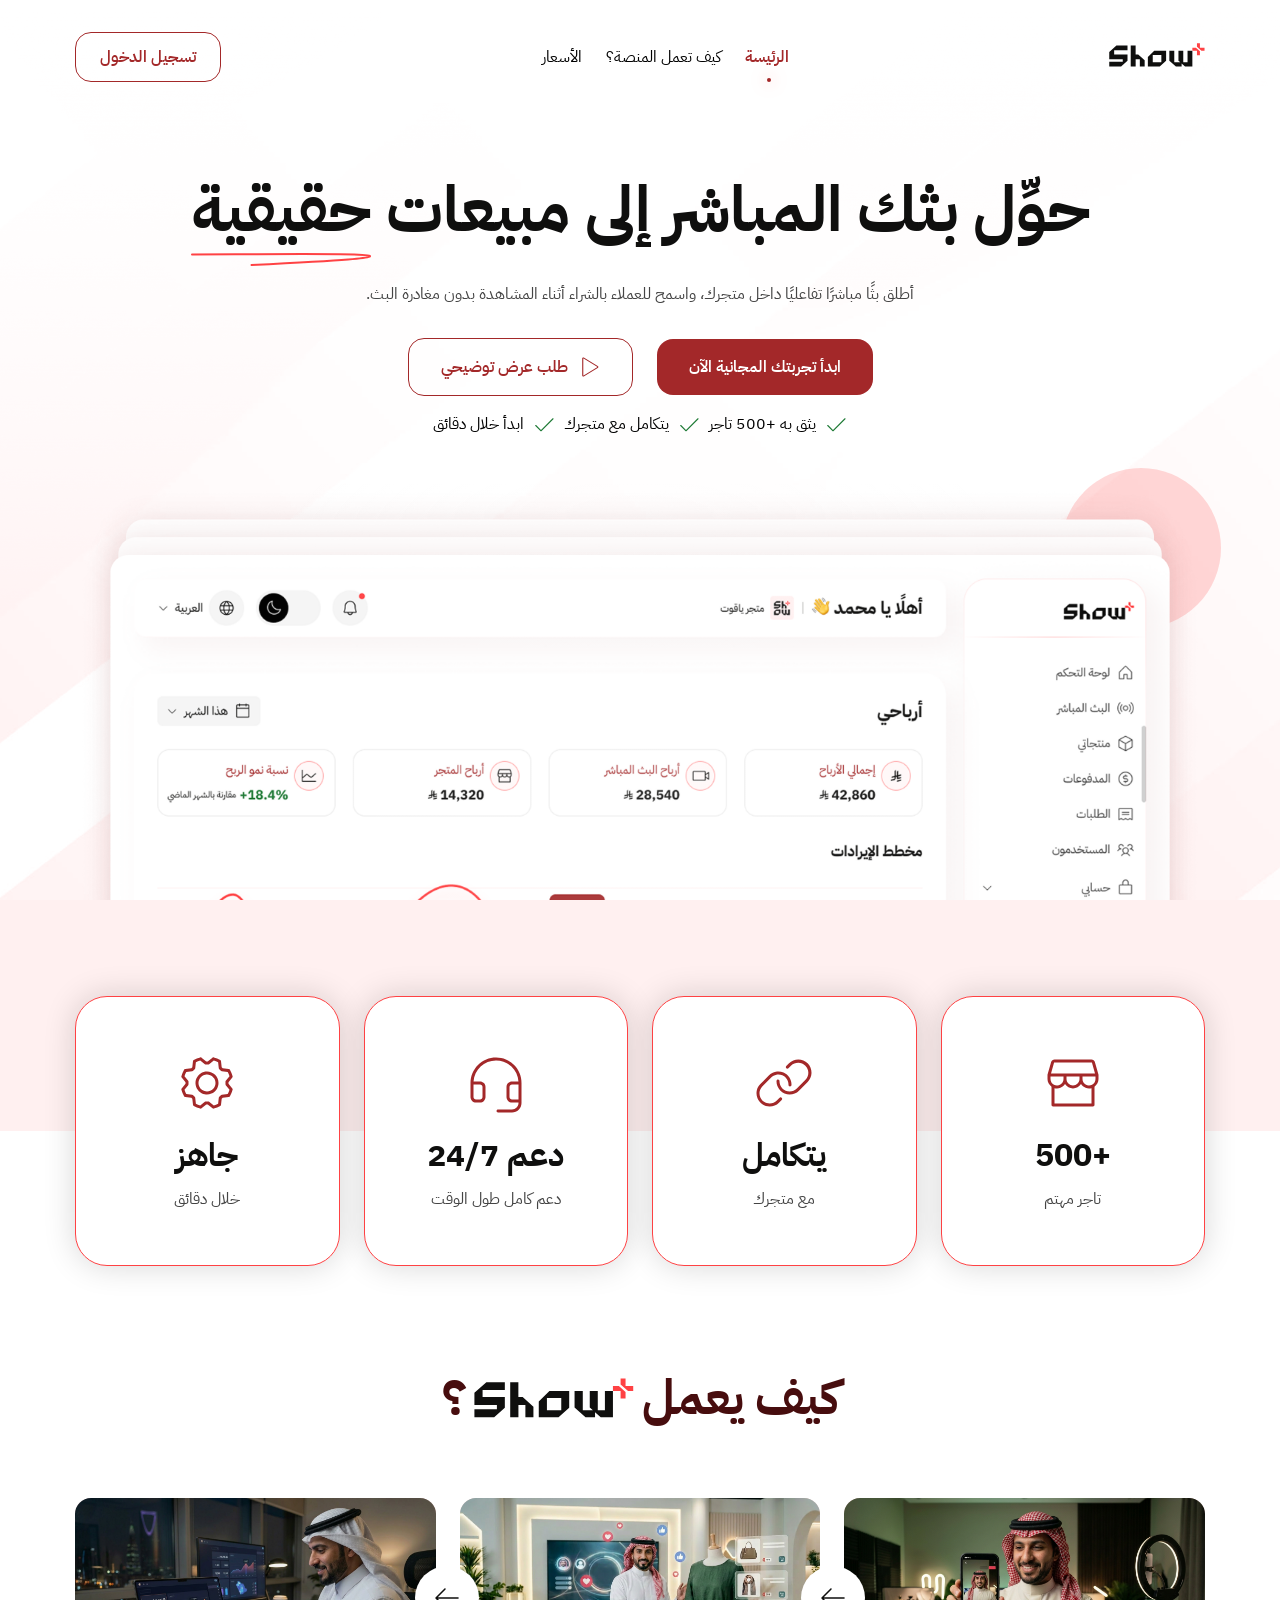
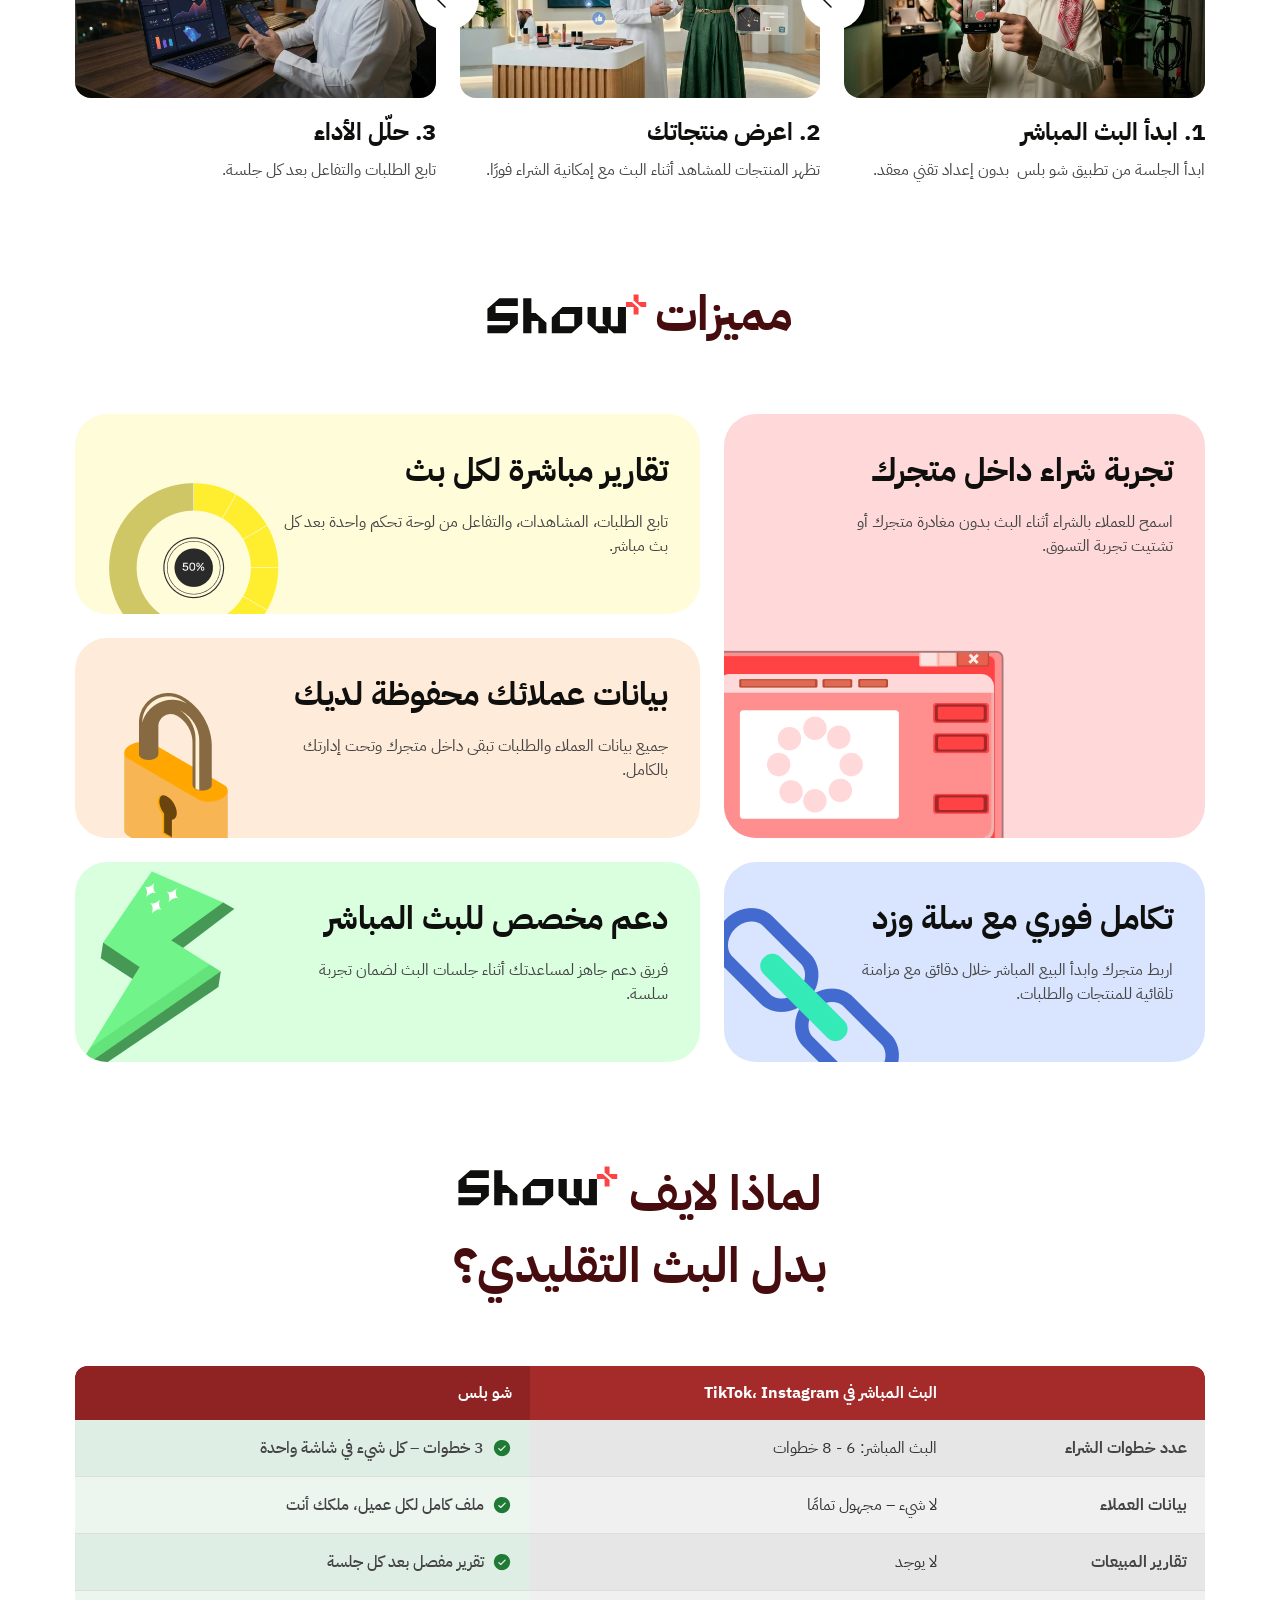
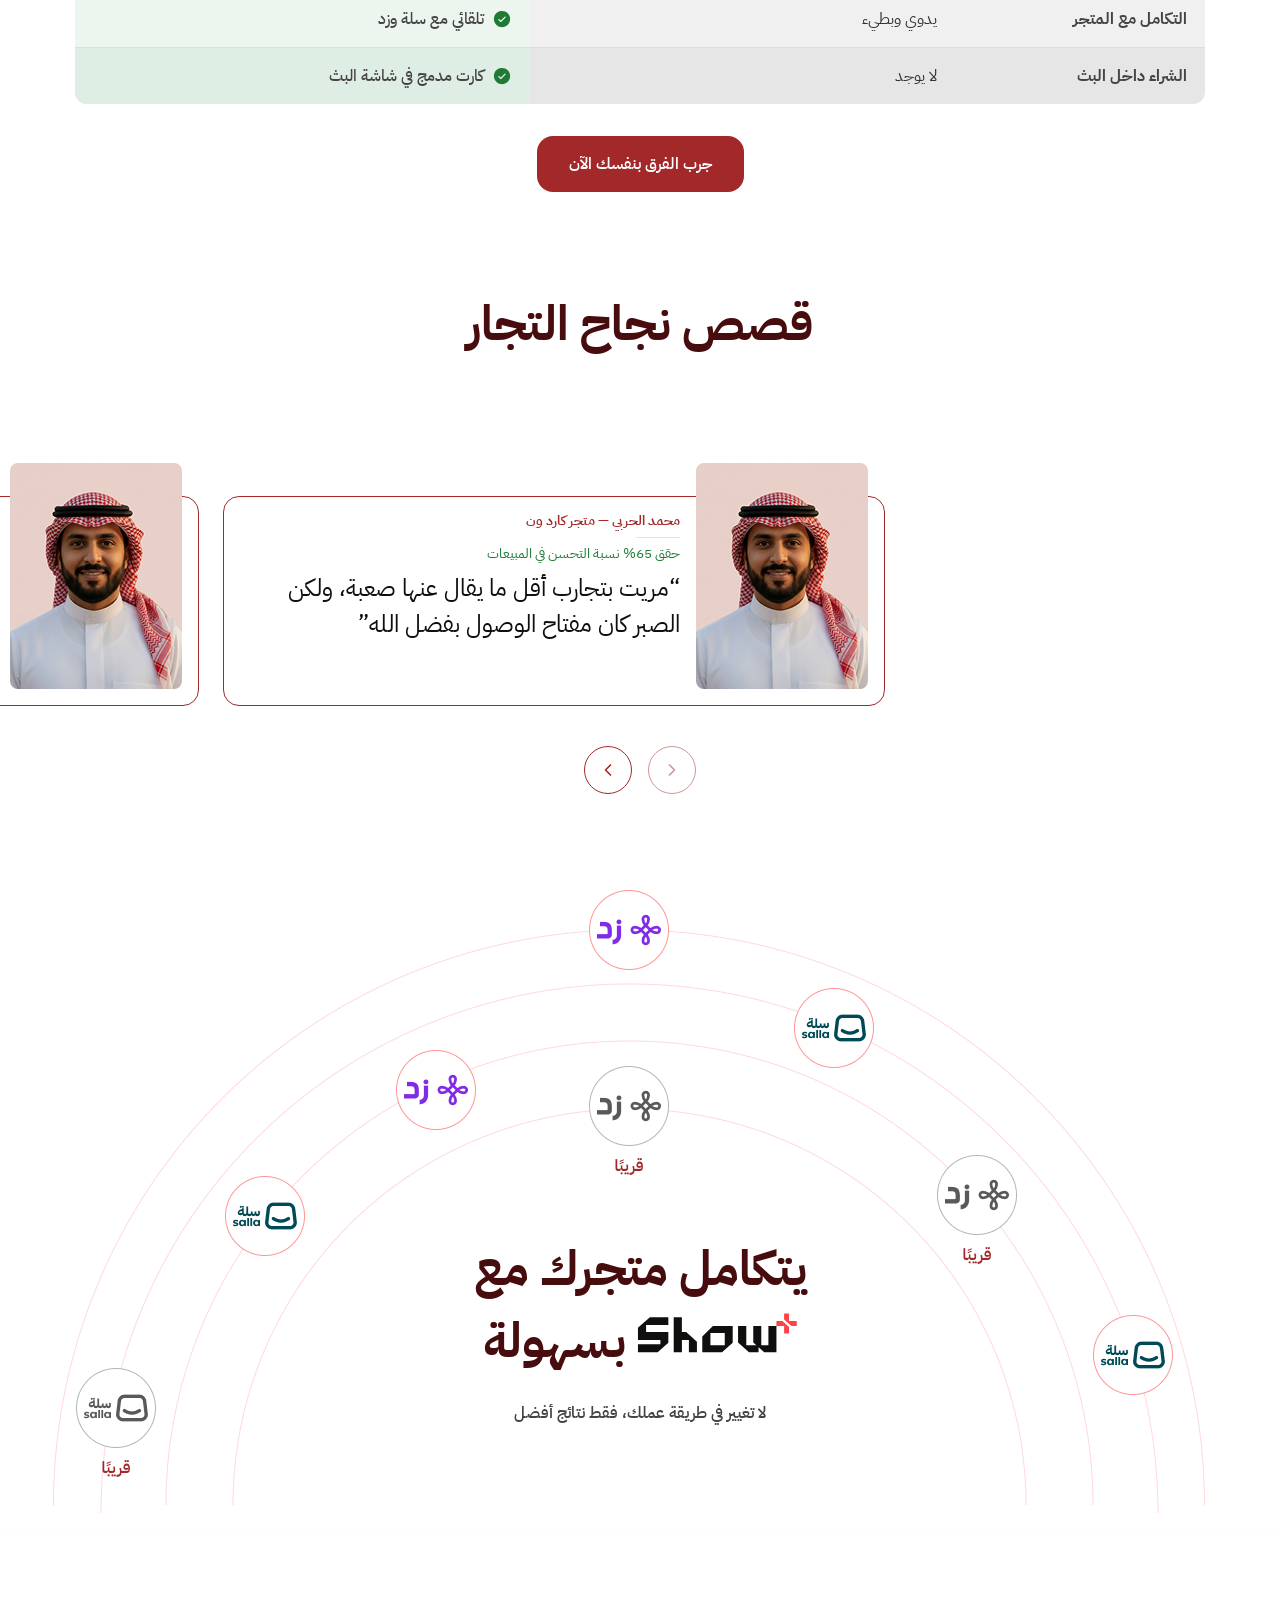
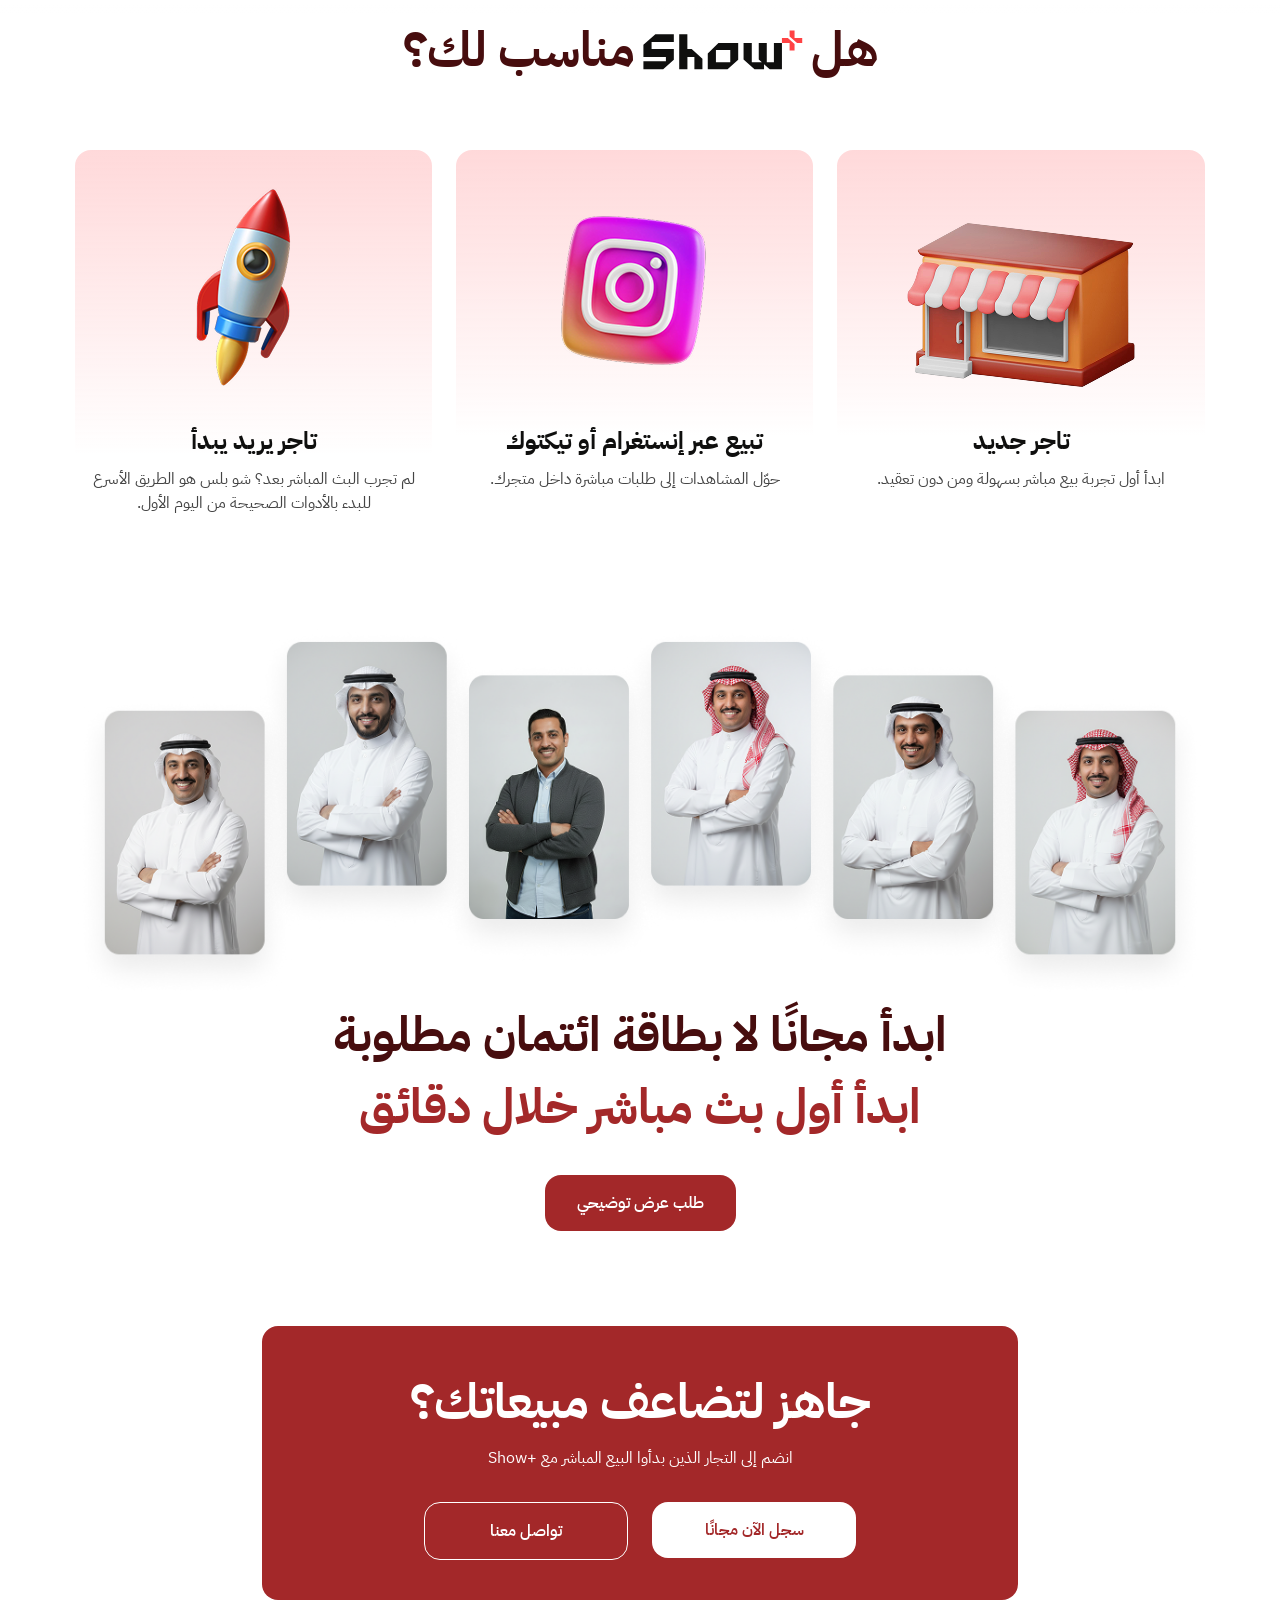
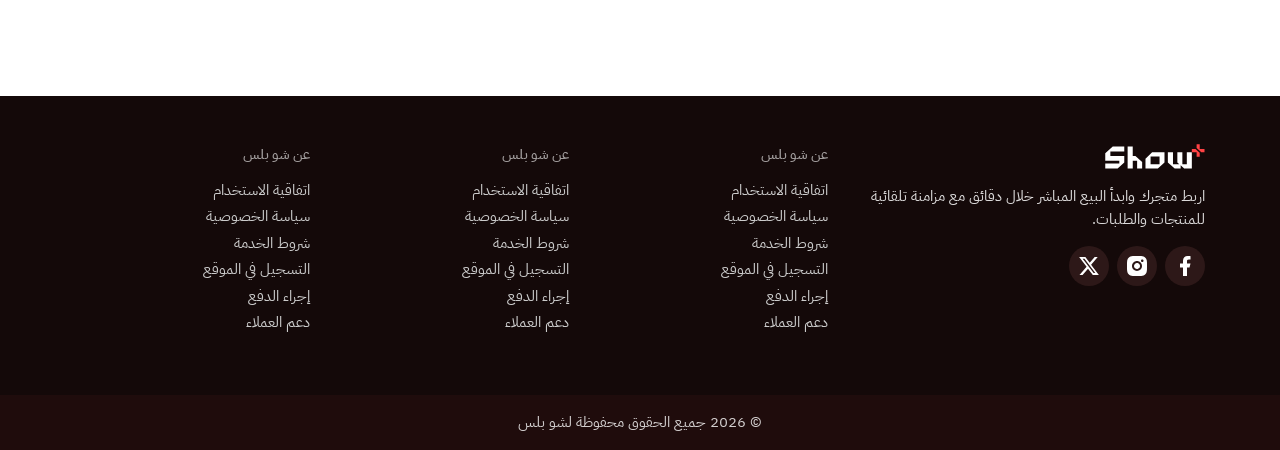
==== commit 1691d60d: "Introducing the animation and lazy load in the home page V1" ====
--- a/index.html
+++ b/index.html
@@ -24,7 +24,7 @@
       <div class="background-overlay"></div>
       <div class="container">
         <nav>
-          <a href="#">
+          <a href="/">
             <img src="./assets/images/logo-black.svg" alt="Show Plus Logo" />
           </a>
 
@@ -37,19 +37,23 @@
 
           <!-- لفّ القائمة -->
           <div class="nav-menu" id="navMenu">
+            <a href="/">
+              <img src="./assets/images/logo-black.svg" alt="Show Plus Logo" />
+            </a>
             <ul>
+              <li class="active"><a href="/">الرئيسة</a></li>
               <li><a href="./pages/how-it-works.html">كيف تعمل المنصة؟</a></li>
-              <li><a href="#">المميزات</a></li>
+              <li><a href="./pages/pricing.html">الأسعار</a></li>
+              <!-- <li><a href="#">المميزات</a></li>
               <li><a href="#">التكاملات</a></li>
-              <li><a href="./pages/pricing.html">الأسعار</a></li>
               <li><a href="#">قصص النجاح</a></li>
               <li><a href="#">الشراكات</a></li>
               <li><a href="#">المدونة</a></li>
               <li><a href="#">من نحن؟</a></li>
-              <li><a href="#">تواصل معنا</a></li>
+              <li><a href="#">تواصل معنا</a></li> -->
             </ul>
 
-            <button class="secondary-btn">تسجيل الدخول</button>
+            <button id="login-cta" class="secondary-btn">تسجيل الدخول</button>
           </div>
         </nav>
 
@@ -76,15 +80,15 @@
                 </svg>
               </div>
               <p>
-                شو بلس — منصة Live Commerce المتكاملة للتجار في السعودية
-                والخليج. بث مباشر + متجرك + مبيعات حقيقية في شاشة واحدة.
+                أطلق بثًا مباشرًا تفاعليًا داخل متجرك، واسمح للعملاء بالشراء
+                أثناء المشاهدة بدون مغادرة البث.
               </p>
             </div>
             <div class="hero-column">
               <div class="hero-actions">
                 <a href="#"
                   ><button type="button" class="primary-btn">
-                    جرّب مجانًا — سجل الآن
+                    ابدأ تجربتك المجانية الآن
                   </button></a
                 >
                 <a href="#"
@@ -101,7 +105,7 @@
                         fill="#A32829"
                       />
                     </svg>
-                    شاهد كيف يعمل
+                    طلب عرض توضيحي
                   </button></a
                 >
               </div>
@@ -135,7 +139,7 @@
                       fill="#1E7A35"
                     />
                   </svg>
-                  يتكامل مع سلة وزد
+                  يتكامل مع متجرك
                 </div>
 
                 <div class="trigger">
@@ -151,7 +155,7 @@
                       fill="#1E7A35"
                     />
                   </svg>
-                  إعداد في أقل من 10 دقائق
+                  ابدأ خلال دقائق
                 </div>
               </div>
             </div>
@@ -182,7 +186,7 @@
 
           <div class="trigger-text">
             <h3>+500</h3>
-            <p>تاجر نشط</p>
+            <p>تاجر مهتم</p>
           </div>
         </div>
 
@@ -201,8 +205,8 @@
           </svg>
 
           <div class="trigger-text">
-            <h3>تكامل</h3>
-            <p>مع سلة وزد</p>
+            <h3>يتكامل</h3>
+            <p>مع متجرك</p>
           </div>
         </div>
 
@@ -241,19 +245,56 @@
           </svg>
 
           <div class="trigger-text">
-            <h3>إعداد سريع</h3>
-            <p>أقل من 10 دقائق</p>
+            <h3>جاهز</h3>
+            <p>خلال دقائق</p>
           </div>
         </div>
       </div>
     </div>
 
-    <div class="how-it-works primary-section">
+    <div class="how-it-works primary-section has-logo">
       <div class="container">
-        <h2 class="section-heading">كيف يعمل شو بلس؟</h2>
+        <h2 class="section-heading">
+          كيف يعمل
+          <svg
+            width="256"
+            height="64"
+            viewBox="0 0 256 64"
+            fill="none"
+            xmlns="http://www.w3.org/2000/svg"
+          >
+            <path
+              d="M103.64 37.5401V62.7801H135.26L152.307 47.6067V20.8801H120.687L103.64 37.5401ZM139.62 51.5934H116.68V31.9934H139.62V51.5934Z"
+              fill="#0F0F0E"
+            />
+            <path
+              d="M71.0733 43.1733H82.2267V62.78H95.0733V45.8533L77.8733 30.4867H70.9933V6.67334H57.9267V62.78H71.0733V43.1733Z"
+              fill="#0F0F0E"
+            />
+            <path
+              d="M209.46 51.5933H198.04V20.8867H185.213V47.18L190.18 51.5933H174.053V20.8867H160.9V47.24L178.413 62.78H193.66V54.68L202.72 62.78H209.227H217.647H222.3V20.8867H209.46V51.5933Z"
+              fill="#0F0F0E"
+            />
+            <path
+              d="M0.666656 23.6867V30.46V38.9333V43.1467H36.6467V50.06H0.666656V62.78H32.2867L49.3333 47.6267V30.46H36.94H36.2667H13.7333V19.3333H49.3333V6.64667H19.82L0.666656 23.6867Z"
+              fill="#0F0F0E"
+            />
+            <path
+              d="M234.553 32.9067H242.48V22.26L231.827 12.72H222.293V20.8867H234.553V32.9067Z"
+              fill="#FF4244"
+            />
+            <path
+              d="M242.487 12.6867V0.666687H234.553V10.2L246.487 20.8534H254.74V12.6867H242.487Z"
+              fill="#FF4244"
+            />
+          </svg>
+          ؟
+        </h2>
         <div class="steps-row">
           <div class="step-card">
-            <div class="image-container"></div>
+            <div class="image-container">
+              <img src="./assets/images/how-image-1.png" alt="A man starting a live stream" />
+            </div>
             <div class="step-text">
               <h4>1. ابدأ البث المباشر</h4>
               <p>ابدأ الجلسة من تطبيق شو بلس  بدون إعداد تقني معقد.</p>
@@ -261,40 +302,72 @@
           </div>
 
           <div class="step-card">
-            <div class="image-container"></div>
+            <div class="image-container">
+              <img src="./assets/images/how-image-2.png" alt="A man showcasing products" />
+            </div>
             <div class="step-text">
-              <h4>2. المشاهد يشتري مباشرةً</h4>
-              <p>
-                يظهر كارت المنتج على شاشة المشاهد تلقائياً — اختار + ادفع
-                بنقرتين بدون مغادرة البث.
-              </p>
+              <h4>2. اعرض منتجاتك</h4>
+              <p>تظهر المنتجات للمشاهد أثناء البث مع إمكانية الشراء فورًا.</p>
             </div>
           </div>
 
           <div class="step-card">
-            <div class="image-container"></div>
+            <div class="image-container">
+              <img src="./assets/images/how-image-3.png" alt="A man analyzing performance" />
+            </div>
             <div class="step-text">
-              <h4>3. تحليل وتحسين</h4>
-              <p>
-                بعد كل جلسة، تحصل على تقرير كامل: من اشترى، ماذا شاهد، وكيف
-                تُحسّن جلستك القادمة.
-              </p>
+              <h4>3. حلّل الأداء</h4>
+              <p>تابع الطلبات والتفاعل بعد كل جلسة.</p>
             </div>
           </div>
         </div>
       </div>
     </div>
 
-    <div class="features primary-section">
+    <div class="features primary-section has-logo">
       <div class="container">
-        <h2 class="section-heading">المميزات</h2>
+        <h2 class="section-heading">
+          مميزات
+          <svg
+            width="256"
+            height="64"
+            viewBox="0 0 256 64"
+            fill="none"
+            xmlns="http://www.w3.org/2000/svg"
+          >
+            <path
+              d="M103.64 37.5401V62.7801H135.26L152.307 47.6067V20.8801H120.687L103.64 37.5401ZM139.62 51.5934H116.68V31.9934H139.62V51.5934Z"
+              fill="#0F0F0E"
+            />
+            <path
+              d="M71.0733 43.1733H82.2267V62.78H95.0733V45.8533L77.8733 30.4867H70.9933V6.67334H57.9267V62.78H71.0733V43.1733Z"
+              fill="#0F0F0E"
+            />
+            <path
+              d="M209.46 51.5933H198.04V20.8867H185.213V47.18L190.18 51.5933H174.053V20.8867H160.9V47.24L178.413 62.78H193.66V54.68L202.72 62.78H209.227H217.647H222.3V20.8867H209.46V51.5933Z"
+              fill="#0F0F0E"
+            />
+            <path
+              d="M0.666656 23.6867V30.46V38.9333V43.1467H36.6467V50.06H0.666656V62.78H32.2867L49.3333 47.6267V30.46H36.94H36.2667H13.7333V19.3333H49.3333V6.64667H19.82L0.666656 23.6867Z"
+              fill="#0F0F0E"
+            />
+            <path
+              d="M234.553 32.9067H242.48V22.26L231.827 12.72H222.293V20.8867H234.553V32.9067Z"
+              fill="#FF4244"
+            />
+            <path
+              d="M242.487 12.6867V0.666687H234.553V10.2L246.487 20.8534H254.74V12.6867H242.487Z"
+              fill="#FF4244"
+            />
+          </svg>
+        </h2>
         <div class="features-columns">
           <div class="col col-1">
             <div class="feature-card red">
-              <h3>نافذة مدمجة في متجرك</h3>
+              <h3>تجربة شراء داخل متجرك</h3>
               <p>
-                المشاهد يشتري بدون مغادرة صفحة متجرك على سلة أو زد — لا
-                friction، لا خسارة عملاء.
+                اسمح للعملاء بالشراء أثناء البث بدون مغادرة متجرك أو تشتيت تجربة
+                التسوق.
               </p>
               <img src="./assets/images/window.png" alt="Integrated Window" />
             </div>
@@ -302,8 +375,8 @@
             <div class="feature-card blue">
               <h3>تكامل فوري مع سلة وزد</h3>
               <p>
-                ربط متجرك في أقل من 10 دقائق — المنتجات والمخزون والطلبات تتزامن
-                تلقائيًا.
+                اربط متجرك وابدأ البيع المباشر خلال دقائق مع مزامنة تلقائية
+                للمنتجات والطلبات.
               </p>
               <img
                 src="./assets/images/link.png"
@@ -314,26 +387,26 @@
 
           <div class="col col-2">
             <div class="feature-card yellow">
-              <h3>تقارير حية لكل جلسة</h3>
+              <h3>تقارير مباشرة لكل بث</h3>
               <p>
-                إيراد + طلبات + مشاهدون + معدل تحويل — كل شيء في لوحة تحكم واحدة
-                بعد كل جلسة.
+                تابع الطلبات، المشاهدات، والتفاعل من لوحة تحكم واحدة بعد كل بث
+                مباشر.
               </p>
               <img src="./assets/images/chart.png" alt="Live Reports" />
             </div>
 
             <div class="feature-card orange">
-              <h3>بياناتك ملكك أنت</h3>
+              <h3>بيانات عملائك محفوظة لديك</h3>
               <p>
-                كل عميل اشترى عبر بثك يُضاف لقاعدة بياناتك  لا يُشارَك مع أي
-                طرف.
+                جميع بيانات العملاء والطلبات تبقى داخل متجرك وتحت إدارتك
+                بالكامل.
               </p>
               <img src="./assets/images/lock.png" alt="Data Ownership" />
             </div>
 
             <div class="feature-card green">
-              <h3>دعم متخصص لجلسات البث</h3>
-              <p>فريق دعم يفهم البث المباشر — لا انقطاع في اللحظات الحرجة.</p>
+              <h3>دعم مخصص للبث المباشر</h3>
+              <p>فريق دعم جاهز لمساعدتك أثناء جلسات البث لضمان تجربة سلسة.</p>
               <img src="./assets/images/energy.png" alt="Specialized Support" />
             </div>
           </div>
@@ -341,18 +414,52 @@
       </div>
     </div>
 
-    <section class="comparison-section primary-section">
+    <section class="comparison-section primary-section has-logo">
       <div class="container">
         <h2 class="section-heading">
-          لماذا لايف شو <br />
-          وليس لايف الانستغرام؟
+          <span class="row-one">
+            لماذا لايف
+            <svg
+              width="256"
+              height="64"
+              viewBox="0 0 256 64"
+              fill="none"
+              xmlns="http://www.w3.org/2000/svg"
+            >
+              <path
+                d="M103.64 37.5401V62.7801H135.26L152.307 47.6067V20.8801H120.687L103.64 37.5401ZM139.62 51.5934H116.68V31.9934H139.62V51.5934Z"
+                fill="#0F0F0E"
+              />
+              <path
+                d="M71.0733 43.1733H82.2267V62.78H95.0733V45.8533L77.8733 30.4867H70.9933V6.67334H57.9267V62.78H71.0733V43.1733Z"
+                fill="#0F0F0E"
+              />
+              <path
+                d="M209.46 51.5933H198.04V20.8867H185.213V47.18L190.18 51.5933H174.053V20.8867H160.9V47.24L178.413 62.78H193.66V54.68L202.72 62.78H209.227H217.647H222.3V20.8867H209.46V51.5933Z"
+                fill="#0F0F0E"
+              />
+              <path
+                d="M0.666656 23.6867V30.46V38.9333V43.1467H36.6467V50.06H0.666656V62.78H32.2867L49.3333 47.6267V30.46H36.94H36.2667H13.7333V19.3333H49.3333V6.64667H19.82L0.666656 23.6867Z"
+                fill="#0F0F0E"
+              />
+              <path
+                d="M234.553 32.9067H242.48V22.26L231.827 12.72H222.293V20.8867H234.553V32.9067Z"
+                fill="#FF4244"
+              />
+              <path
+                d="M242.487 12.6867V0.666687H234.553V10.2L246.487 20.8534H254.74V12.6867H242.487Z"
+                fill="#FF4244"
+              />
+            </svg>
+          </span>
+          <span class="row-two">بدل البث التقليدي؟</span>
         </h2>
 
         <div class="comparison-table-wrapper">
           <table class="comparison-table">
             <thead>
               <tr class="comparison-header-row">
-                <th class="comparison-header">المعيار</th>
+                <th class="comparison-header"></th>
                 <th class="comparison-header">
                   البث المباشر في TikTok، Instagram
                 </th>
@@ -462,6 +569,7 @@
               </tr>
             </tbody>
           </table>
+          <button class="primary-btn">جرب الفرق بنفسك الآن</button>
         </div>
       </div>
     </section>
@@ -583,28 +691,97 @@
       </div>
     </div>
 
-    <div class="partners">
+    <div class="partners has-logo">
       <div class="container">
         <img src="./assets/images/partners.png" alt="Partners Logos" />
         <div class="partners-text">
           <h2 class="section-heading">
-            يتصل شو بلس بأدواتك <br />الحالية مباشرة
+            <div class="row-one">يتكامل متجرك مع</div>
+            <div class="row-two">
+              <svg
+                width="256"
+                height="64"
+                viewBox="0 0 256 64"
+                fill="none"
+                xmlns="http://www.w3.org/2000/svg"
+              >
+                <path
+                  d="M103.64 37.5401V62.7801H135.26L152.307 47.6067V20.8801H120.687L103.64 37.5401ZM139.62 51.5934H116.68V31.9934H139.62V51.5934Z"
+                  fill="#0F0F0E"
+                />
+                <path
+                  d="M71.0733 43.1733H82.2267V62.78H95.0733V45.8533L77.8733 30.4867H70.9933V6.67334H57.9267V62.78H71.0733V43.1733Z"
+                  fill="#0F0F0E"
+                />
+                <path
+                  d="M209.46 51.5933H198.04V20.8867H185.213V47.18L190.18 51.5933H174.053V20.8867H160.9V47.24L178.413 62.78H193.66V54.68L202.72 62.78H209.227H217.647H222.3V20.8867H209.46V51.5933Z"
+                  fill="#0F0F0E"
+                />
+                <path
+                  d="M0.666656 23.6867V30.46V38.9333V43.1467H36.6467V50.06H0.666656V62.78H32.2867L49.3333 47.6267V30.46H36.94H36.2667H13.7333V19.3333H49.3333V6.64667H19.82L0.666656 23.6867Z"
+                  fill="#0F0F0E"
+                />
+                <path
+                  d="M234.553 32.9067H242.48V22.26L231.827 12.72H222.293V20.8867H234.553V32.9067Z"
+                  fill="#FF4244"
+                />
+                <path
+                  d="M242.487 12.6867V0.666687H234.553V10.2L246.487 20.8534H254.74V12.6867H242.487Z"
+                  fill="#FF4244"
+                />
+              </svg>
+              بسهولة
+            </div>
           </h2>
           <p>لا تغيير في طريقة عملك، فقط نتائج أفضل</p>
         </div>
       </div>
     </div>
 
-    <div class="target-audience primary-section">
+    <div class="target-audience primary-section has-logo">
       <div class="container">
-        <h2 class="section-heading">لمن شو بلس؟</h2>
+        <h2 class="section-heading">
+          هل
+          <svg
+            width="256"
+            height="64"
+            viewBox="0 0 256 64"
+            fill="none"
+            xmlns="http://www.w3.org/2000/svg"
+          >
+            <path
+              d="M103.64 37.5401V62.7801H135.26L152.307 47.6067V20.8801H120.687L103.64 37.5401ZM139.62 51.5934H116.68V31.9934H139.62V51.5934Z"
+              fill="#0F0F0E"
+            />
+            <path
+              d="M71.0733 43.1733H82.2267V62.78H95.0733V45.8533L77.8733 30.4867H70.9933V6.67334H57.9267V62.78H71.0733V43.1733Z"
+              fill="#0F0F0E"
+            />
+            <path
+              d="M209.46 51.5933H198.04V20.8867H185.213V47.18L190.18 51.5933H174.053V20.8867H160.9V47.24L178.413 62.78H193.66V54.68L202.72 62.78H209.227H217.647H222.3V20.8867H209.46V51.5933Z"
+              fill="#0F0F0E"
+            />
+            <path
+              d="M0.666656 23.6867V30.46V38.9333V43.1467H36.6467V50.06H0.666656V62.78H32.2867L49.3333 47.6267V30.46H36.94H36.2667H13.7333V19.3333H49.3333V6.64667H19.82L0.666656 23.6867Z"
+              fill="#0F0F0E"
+            />
+            <path
+              d="M234.553 32.9067H242.48V22.26L231.827 12.72H222.293V20.8867H234.553V32.9067Z"
+              fill="#FF4244"
+            />
+            <path
+              d="M242.487 12.6867V0.666687H234.553V10.2L246.487 20.8534H254.74V12.6867H242.487Z"
+              fill="#FF4244"
+            />
+          </svg>
+          مناسب لك؟
+        </h2>
         <div class="targets-container">
           <div class="target">
             <img src="./assets/images/3d-store.png" alt="3D Store Icon" />
-            <h4 class="target-title">تاجر سلة أو زد</h4>
+            <h4 class="target-title">تاجر جديد</h4>
             <p class="target-description">
-              تبيع منتجاتك على سلة أو زد وتريد تضاعف مبيعاتك من جلسات البث
-              المباشر؟ شو بلس صُنع لك.
+              ابدأ أول تجربة بيع مباشر بسهولة ومن دون تعقيد.
             </p>
           </div>
 
@@ -613,10 +790,9 @@
               src="./assets/images/3d-instagram.png"
               alt="3D Instagram Icon"
             />
-            <h4 class="target-title">تاجر يبث على إنستغرام</h4>
+            <h4 class="target-title">تبيع عبر إنستغرام أو تيكتوك</h4>
             <p class="target-description">
-              تبث أسبوعيًا على إنستغرام لكن المبيعات لا تتناسب مع الجهد؟ الحل في
-              مسار الشراء لا في الجمهور.
+              حوّل المشاهدات إلى طلبات مباشرة داخل متجرك.
             </p>
           </div>
 
@@ -637,15 +813,12 @@
         <img src="./assets/images/users-sample.png" alt="Show Plus Users" />
         <div class="trigger-text">
           <h2>
-            ابدأ مجانًا — لا بطاقة ائتمان مطلوبة<br />
-            <div class="highlighted-text">جلستك الأولى خلال 10 دقائق</div>
+            ابدأ مجانًا لا بطاقة ائتمان مطلوبة<br />
+            <div class="highlighted-text">ابدأ أول بث مباشر خلال دقائق</div>
           </h2>
-          <p class="trigger-link">
-            خطط مدفوعة للتجار المحترفين — <a href="#">عرض الخطط</a>
-          </p>
           <a href="#"
             ><button type="button" class="primary-btn">
-              ابدأ تجربتك المجانية
+              طلب عرض توضيحي
             </button></a
           >
         </div>
@@ -656,9 +829,7 @@
       <div class="container">
         <div class="content-column">
           <h2 class="section-heading">جاهز لتضاعف مبيعاتك؟</h2>
-          <p>
-            انضم لأكثر من 500 تاجر يستخدمون شو بلس لتحويل جمهورهم إلى مشترين
-          </p>
+          <p>انضم إلى التجار الذين بدأوا البيع المباشر مع +Show</p>
         </div>
         <div class="actions-row">
           <a href="#"
@@ -684,7 +855,8 @@
               class="footer-logo"
             />
             <p class="footer-desc">
-              حول متجرك إلى تجربة بث مباشر خلال دقائق واحصل على ربح فوري!
+              اربط متجرك وابدأ البيع المباشر خلال دقائق مع مزامنة تلقائية
+              للمنتجات والطلبات.
             </p>
             <div class="footer-socials">
               <a href="#" aria-label="Facebook" class="footer-social"
--- a/css/style.css
+++ b/css/style.css
@@ -15,6 +15,8 @@
   --text-secondary: #444444;
   --text-disabled: #707070;
   --transition-duration: 0.1s ease;
+  --ease-out-expo: cubic-bezier(0.19, 1, 0.22, 1);
+  --ease-soft: cubic-bezier(0.25, 1, 0.5, 1);
 }
 
 /* Rules */
@@ -143,6 +145,14 @@
   gap: 48px;
 }
 
+main nav > a {
+  display: none;
+}
+
+#login-cta {
+  padding: 12px 24px;
+}
+
 main nav #navMenu {
   display: flex;
   justify-content: space-between;
@@ -163,6 +173,12 @@
 
 main nav li {
   position: relative;
+}
+
+main nav li a {
+  display: flex;
+  align-items: center;
+  gap: 4px;
 }
 
 main nav li.active a {
@@ -245,8 +261,8 @@
   height: 160px;
   background: var(--primary-color);
   position: absolute;
-  top: -40px;
-  right: 40px;
+  top: -16px;
+  right: -16px;
   border-radius: 50%;
   opacity: 0.2;
   z-index: -1;
@@ -355,6 +371,18 @@
   padding-bottom: 96px;
 }
 
+.has-logo h2.section-heading {
+  display: flex;
+  justify-content: center;
+  align-items: center;
+  gap: 8px;
+}
+
+.has-logo h2.section-heading svg {
+  max-height: 48px;
+  max-width: 160px;
+}
+
 .steps-row {
   display: flex;
   align-items: flex-start;
@@ -374,6 +402,13 @@
   max-height: 200px;
   border-radius: 16px;
   background: #ffd9da;
+}
+
+.steps-row .step-card .image-container img {
+  width: 100%;
+  height: 100%;
+  object-fit: cover;
+  border-radius: 16px;
 }
 
 .steps-row .step-card:nth-child(2) {
@@ -487,8 +522,22 @@
   left: 32px;
 }
 
+.comparison-section.has-logo h2.section-heading,
+.partners.has-logo h2.section-heading {
+  flex-direction: column;
+  gap: 0;
+}
+
 .comparison-table-wrapper {
+  display: flex;
+  flex-direction: column;
+  align-items: center;
+  row-gap: 32px;
   overflow-x: auto;
+}
+
+.comparison-table-wrapper button {
+  width: fit-content;
 }
 
 .comparison-table {
@@ -759,33 +808,33 @@
   background: linear-gradient(180deg, #ffd9da 0%, rgba(255, 217, 218, 0) 80%);
 }
 
-.trigger-text {
-  display: flex;
-  flex-direction: column;
-  align-items: center;
-  row-gap: 8px;
+.users-trigger .container {
+  row-gap: 0;
+}
+
+.users-trigger .trigger-text {
+  display: flex;
+  flex-direction: column;
+  align-items: center;
+  row-gap: 32px;
   text-align: center;
 }
 
-.trigger-text h2 {
+.users-trigger .trigger-text h2 {
   color: var(--primary-darker, #470d0e);
 }
 
-.trigger-text h2 .highlighted-text {
+.users-trigger .trigger-text h2 .highlighted-text {
   color: var(--primary-dark, #a32829);
 }
 
-.trigger-text p {
+.users-trigger .trigger-text p {
   font-weight: 500;
 }
 
-.trigger-text .trigger-link a {
+.users-trigger .trigger-text .trigger-link a {
   text-decoration: underline;
   color: #006cd0;
-}
-
-.users-trigger .container {
-  row-gap: 0;
 }
 
 .trigger-section h2,
@@ -1034,6 +1083,14 @@
 
   body h3 {
     font-size: 24px;
+  }
+
+  main nav > a {
+    display: inline-block;
+  }
+
+  main nav #navMenu > a {
+    display: none;
   }
 
   .main-home {
@@ -1240,3 +1297,309 @@
     margin-top: 20px;
   }
 }
+
+/* =========================
+   GLOBAL
+========================= */
+
+:root {
+  --ease-out-expo: cubic-bezier(0.19, 1, 0.22, 1);
+  --ease-soft: cubic-bezier(0.25, 1, 0.5, 1);
+}
+
+nav img,
+nav ul li,
+nav button,
+.hero-content h1,
+.hero-content p,
+.hero-column button,
+.trigger,
+.hero-image-container {
+  opacity: 0;
+}
+
+/* Prevent blurry rendering */
+.hero-content,
+.hero-image-container,
+.trigger,
+button {
+  transform: translateZ(0);
+  will-change: transform, opacity;
+}
+
+/* =========================
+   NAVBAR
+========================= */
+
+/* Logo */
+nav img {
+  animation: navLogo 1.1s var(--ease-out-expo) forwards;
+}
+
+/* Nav items stagger */
+nav ul li:nth-child(1) {
+  animation: navItem 0.7s 0.2s var(--ease-soft) forwards;
+}
+
+nav ul li:nth-child(2) {
+  animation: navItem 0.7s 0.3s var(--ease-soft) forwards;
+}
+
+nav ul li:nth-child(3) {
+  animation: navItem 0.7s 0.4s var(--ease-soft) forwards;
+}
+
+nav ul li:nth-child(4) {
+  animation: navItem 0.7s 0.5s var(--ease-soft) forwards;
+}
+
+/* CTA */
+nav button {
+  animation: navButton 0.8s 0.6s var(--ease-out-expo) forwards;
+}
+
+/* =========================
+   HERO TITLE
+========================= */
+
+.hero-content h1 {
+  overflow: hidden;
+  animation: heroTitle 1.2s 0.5s var(--ease-out-expo) forwards;
+}
+
+/* =========================
+   DOODLE SVG
+========================= */
+
+.hero-content svg path {
+  stroke-dasharray: 1000;
+  stroke-dashoffset: 1000;
+
+  animation: doodleDraw 1.8s 1.2s ease forwards;
+}
+
+/* =========================
+   SUBTITLE
+========================= */
+
+.hero-content p {
+  animation: fadeBlurUp 1s 1s var(--ease-soft) forwards;
+}
+
+/* =========================
+   BUTTONS
+========================= */
+
+.hero-column button:nth-child(1) {
+  animation: heroBtn 0.9s 1.2s var(--ease-out-expo) forwards;
+}
+
+.hero-column button:nth-child(2) {
+  animation: heroBtn 0.9s 1.35s var(--ease-out-expo) forwards;
+}
+
+/* =========================
+   TRIGGERS
+========================= */
+
+.trigger:nth-child(1) {
+  animation: triggerReveal 0.8s 1.5s var(--ease-soft) forwards;
+}
+
+.trigger:nth-child(2) {
+  animation: triggerReveal 0.8s 1.5s var(--ease-soft) forwards;
+}
+
+.trigger:nth-child(3) {
+  animation: triggerReveal 0.8s 1.5s var(--ease-soft) forwards;
+}
+
+/* =========================
+   HERO IMAGE
+========================= */
+
+.hero-image-container {
+  animation: heroImage 1.8s 0.9s var(--ease-out-expo) forwards;
+}
+
+.hero-image-container img {
+  width: 100%;
+}
+
+/* Optional glow */
+.hero-image-container::after {
+  content: "";
+  position: absolute;
+  inset: 0;
+
+  background: radial-gradient(
+    circle,
+    rgba(255, 255, 255, 0.12),
+    transparent 70%
+  );
+
+  pointer-events: none;
+}
+
+/* =========================
+   KEYFRAMES
+========================= */
+
+@keyframes navLogo {
+  from {
+    opacity: 0;
+    transform: translateY(-30px) rotate(-5deg) scale(0.9);
+    filter: blur(10px);
+  }
+
+  to {
+    opacity: 1;
+    transform: translateY(0) rotate(0) scale(1);
+    filter: blur(0);
+  }
+}
+
+@keyframes navItem {
+  from {
+    opacity: 0;
+    transform: translateY(-20px);
+  }
+
+  to {
+    opacity: 1;
+    transform: translateY(0);
+  }
+}
+
+@keyframes navButton {
+  from {
+    opacity: 0;
+    transform: scale(0.8) translateY(-10px);
+  }
+
+  to {
+    opacity: 1;
+    transform: scale(1) translateY(0);
+  }
+}
+
+@keyframes heroTitle {
+  from {
+    opacity: 0;
+    transform: translateY(120px);
+    filter: blur(16px);
+  }
+
+  to {
+    opacity: 1;
+    transform: translateY(0);
+    filter: blur(0);
+  }
+}
+
+@keyframes doodleDraw {
+  to {
+    stroke-dashoffset: 0;
+  }
+}
+
+@keyframes fadeBlurUp {
+  from {
+    opacity: 0;
+    transform: translateY(40px);
+    filter: blur(12px);
+  }
+
+  to {
+    opacity: 1;
+    transform: translateY(0);
+    filter: blur(0);
+  }
+}
+
+@keyframes heroBtn {
+  from {
+    opacity: 0;
+    transform: translateY(30px) scale(0.9);
+    filter: blur(10px);
+  }
+
+  to {
+    opacity: 1;
+    transform: translateY(0) scale(1);
+    filter: blur(0);
+  }
+}
+
+@keyframes triggerReveal {
+  from {
+    opacity: 0;
+    transform: scale(0.7) translateY(20px);
+  }
+
+  to {
+    opacity: 1;
+    transform: scale(1) translateY(0);
+  }
+}
+
+@keyframes heroImage {
+  from {
+    opacity: 0;
+    transform: scale(1.15) rotate(2deg);
+    filter: blur(20px);
+  }
+
+  to {
+    opacity: 1;
+    transform: scale(1) rotate(0);
+    filter: blur(0);
+  }
+}
+
+@keyframes floatY {
+  from {
+    transform: translateY(0);
+  }
+
+  to {
+    transform: translateY(-12px);
+  }
+}
+
+/* =========================
+   BASE STATE
+========================= */
+
+.main-home,
+.triggers-container,
+.how-it-works.primary-section,
+.features.primary-section,
+.comparison-section.primary-section,
+.testimonials.primary-section,
+.partners,
+.target-audience.primary-section,
+.users-trigger.primary-section,
+.trigger-section.primary-section,
+footer.site-footer {
+  opacity: 0;
+  transform: translateY(80px) scale(0.98);
+  filter: blur(12px);
+
+  transition:
+    opacity 1s cubic-bezier(0.19, 1, 0.22, 1),
+    transform 1s cubic-bezier(0.19, 1, 0.22, 1),
+    filter 1s cubic-bezier(0.19, 1, 0.22, 1);
+
+  will-change: opacity, transform, filter;
+}
+
+/* =========================
+   ACTIVE STATE
+========================= */
+
+.section-in-view {
+  opacity: 1 !important;
+  transform: translateY(0) scale(1) !important;
+  filter: blur(0) !important;
+}
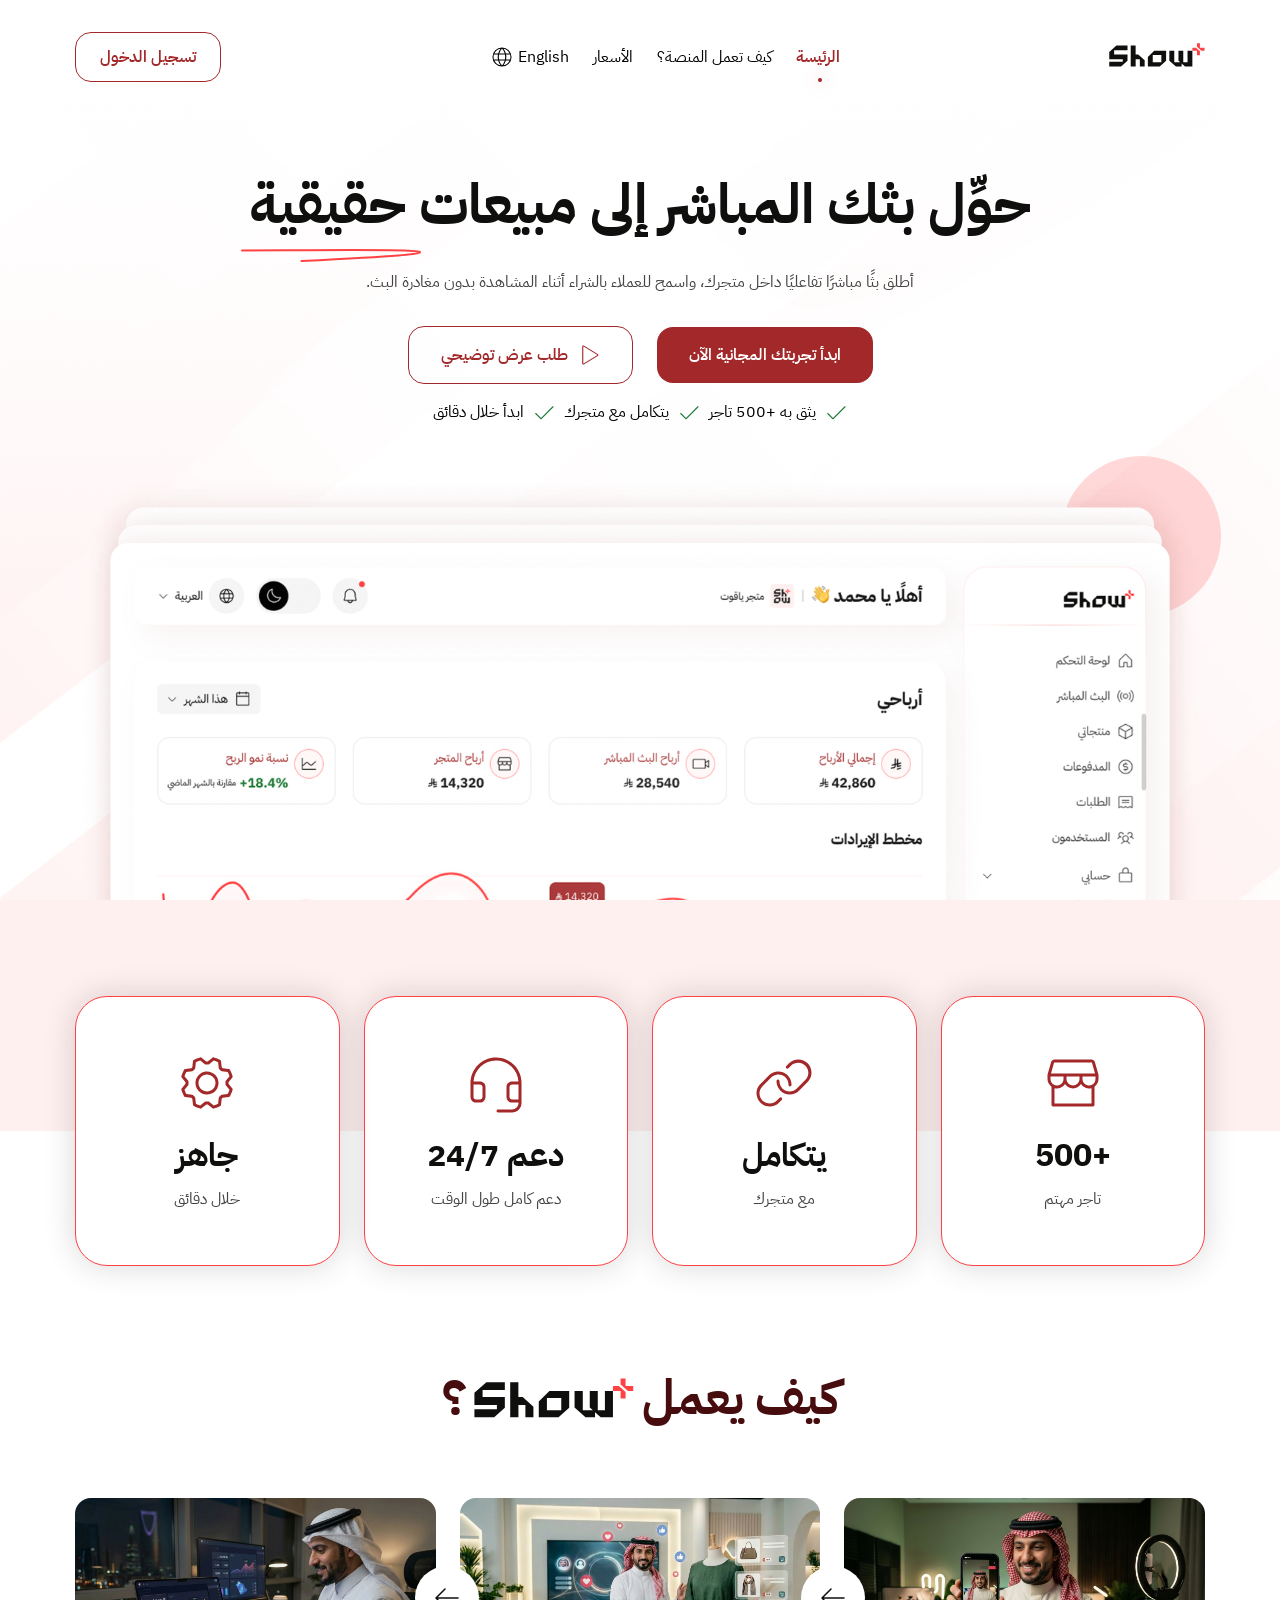
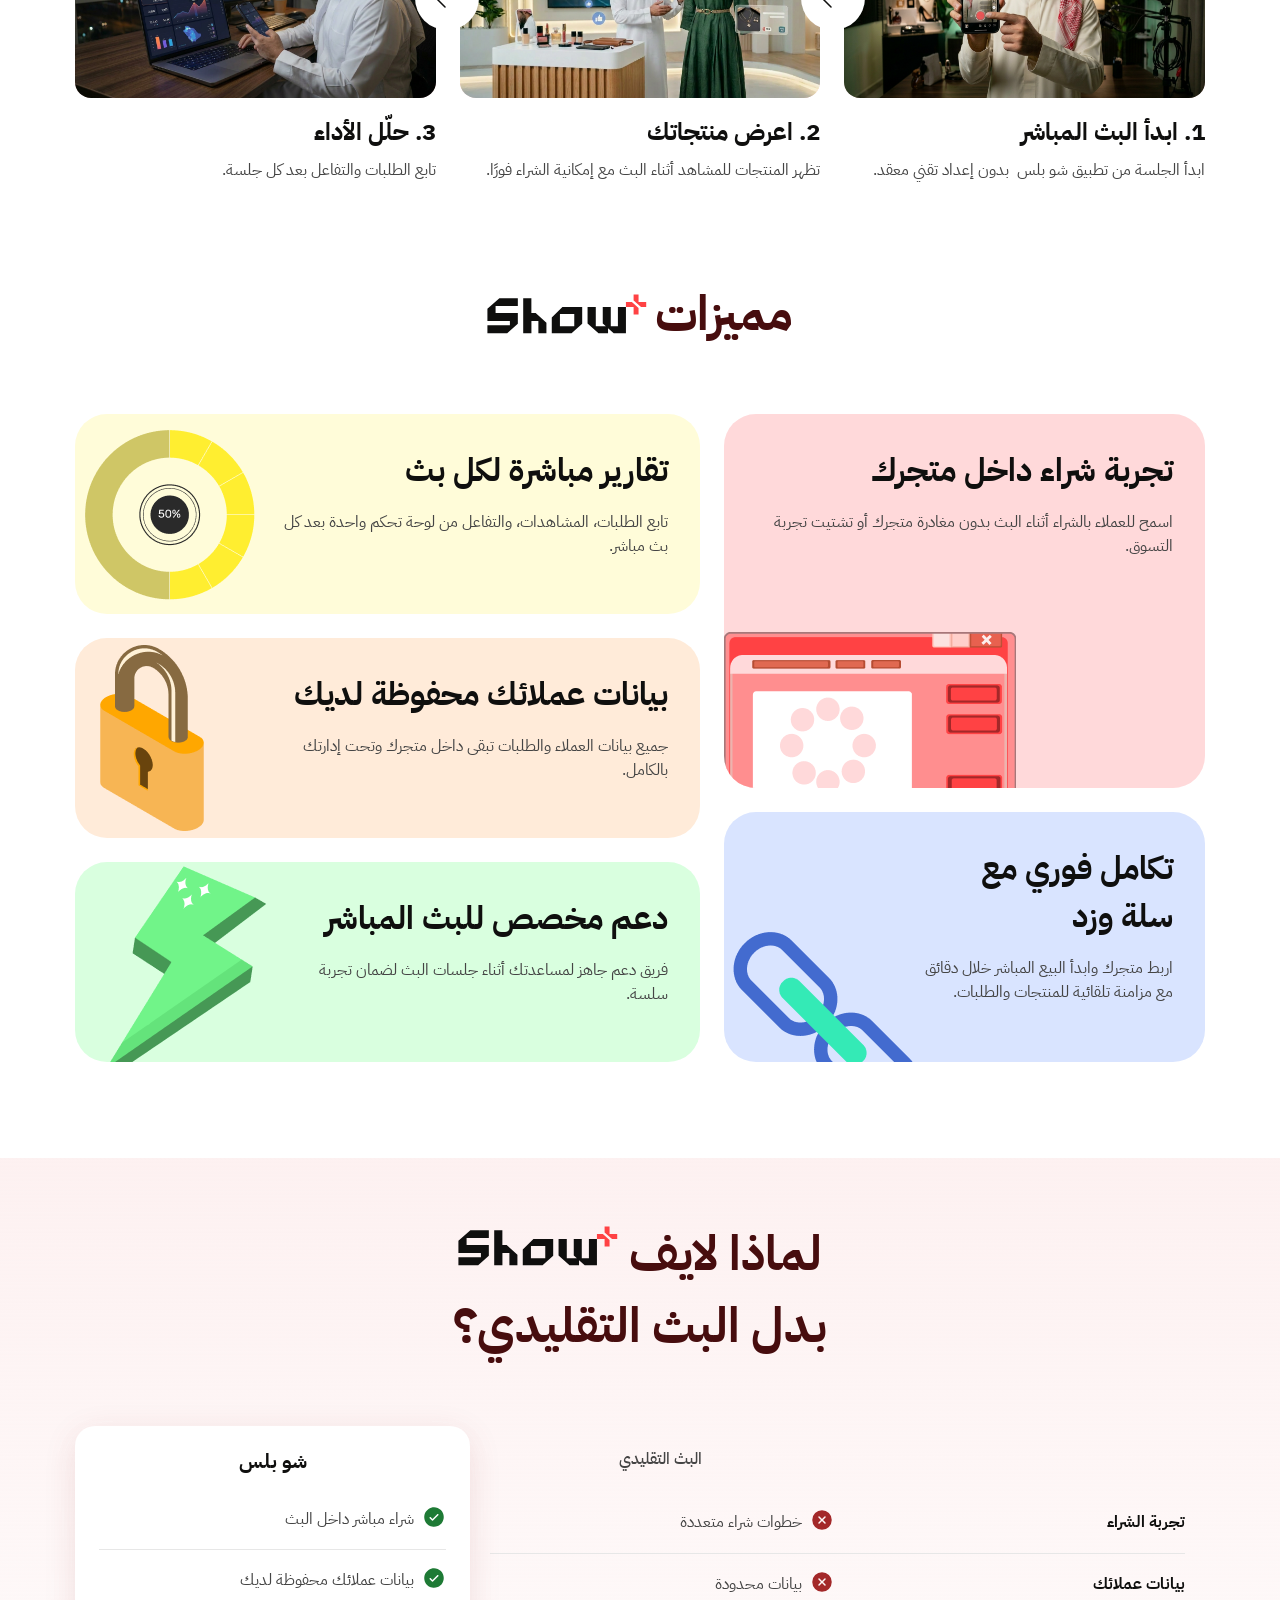
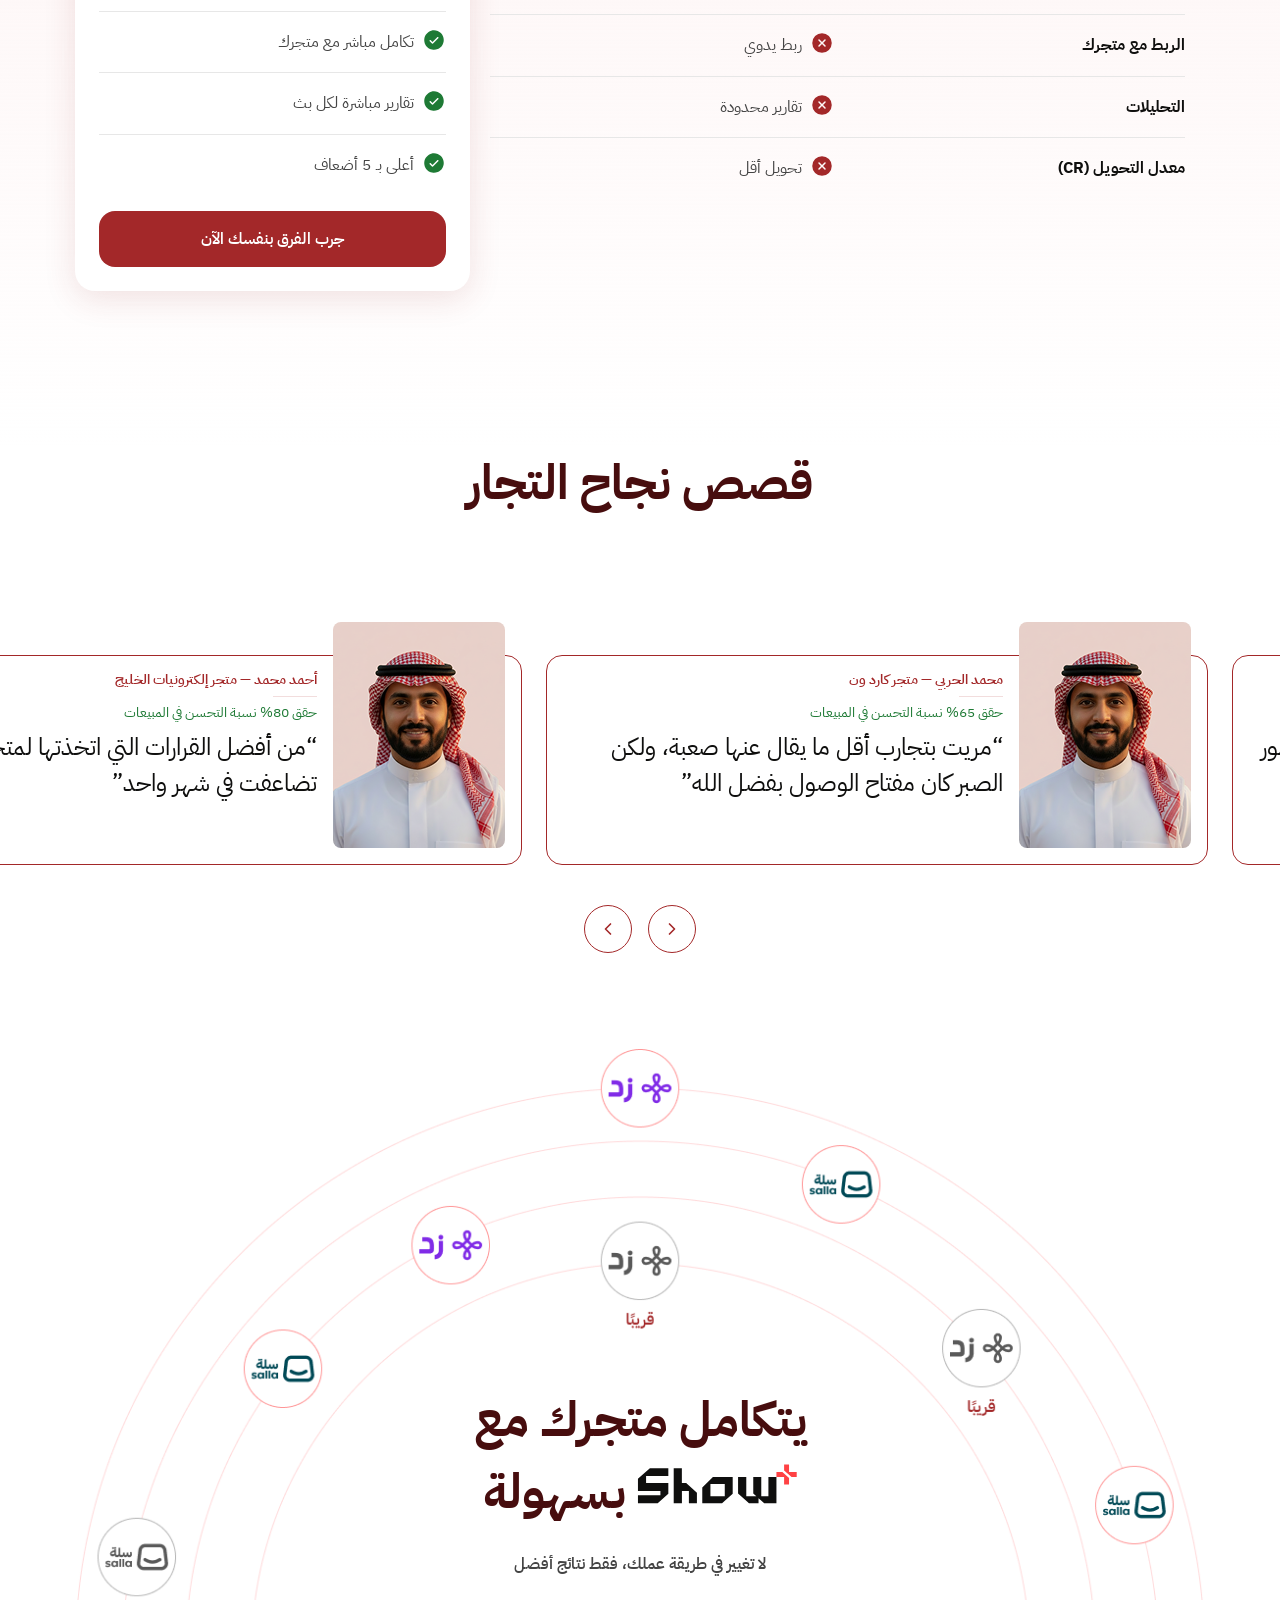
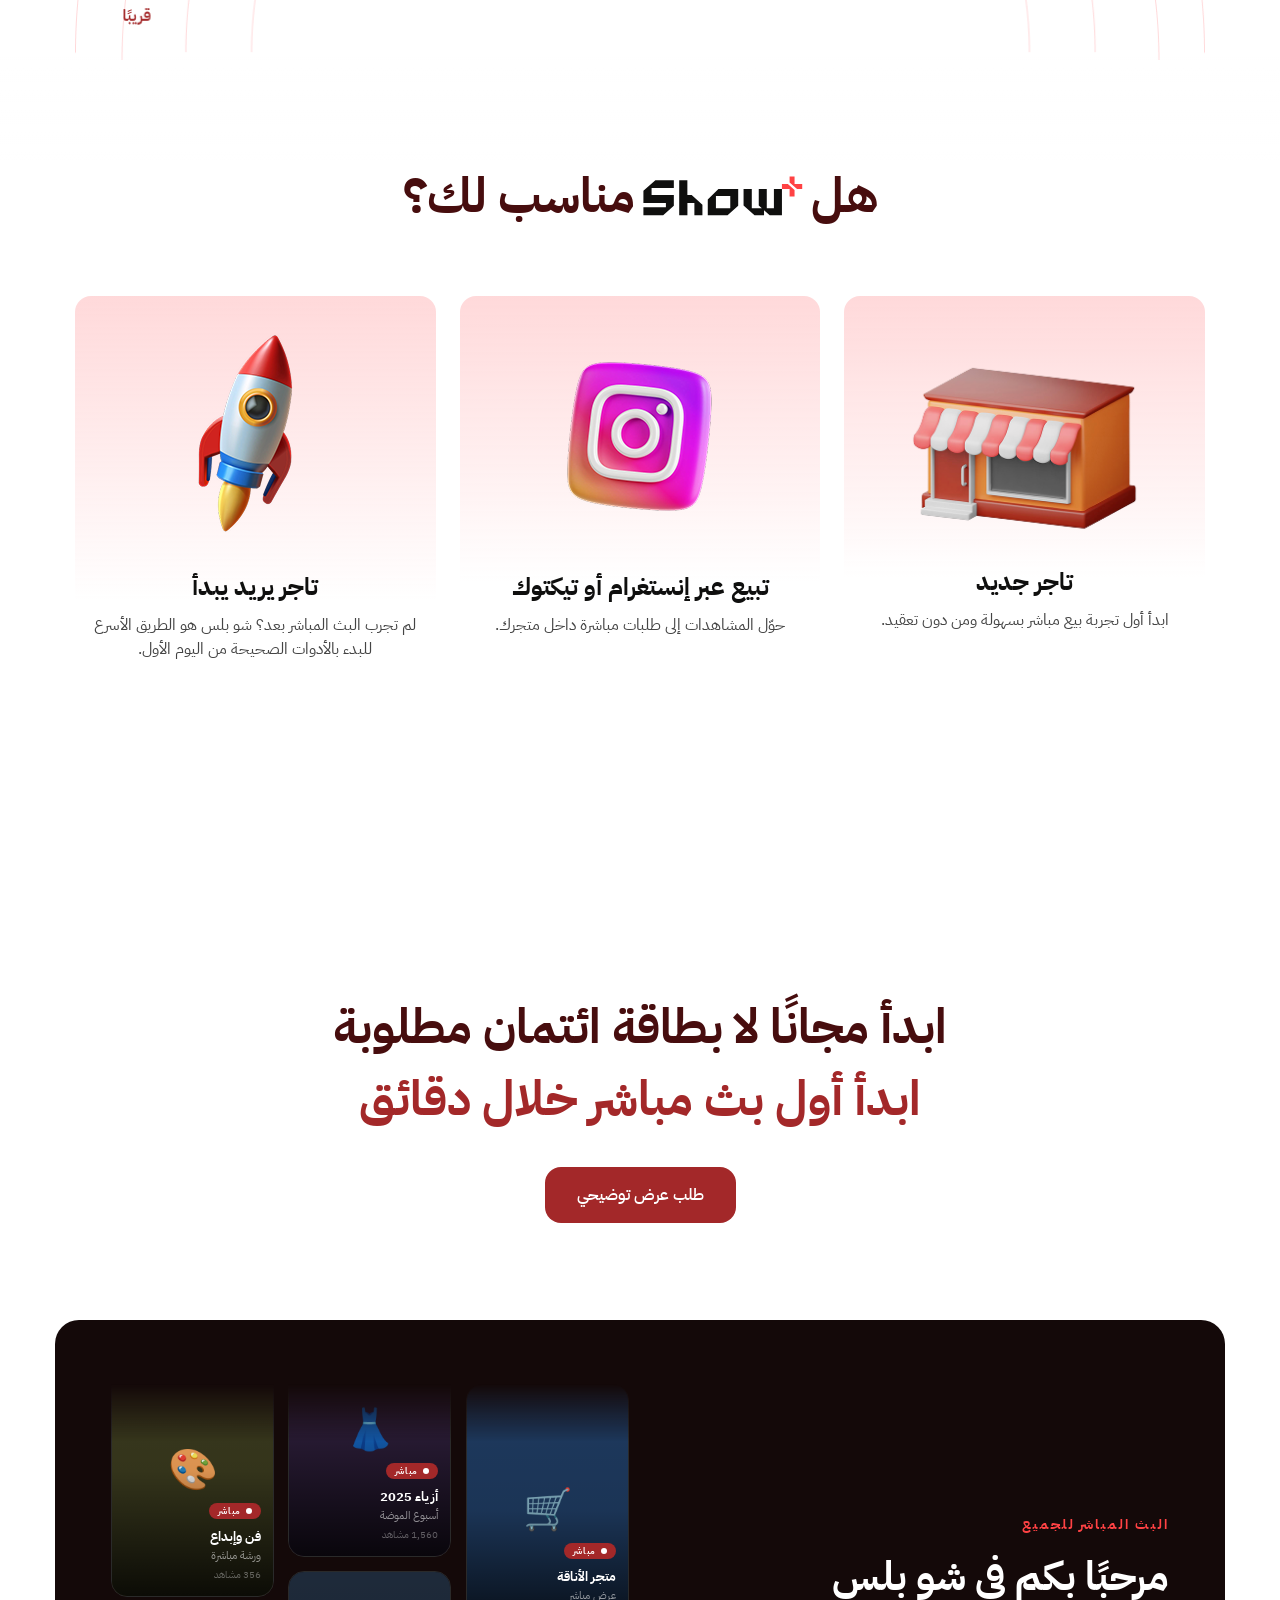
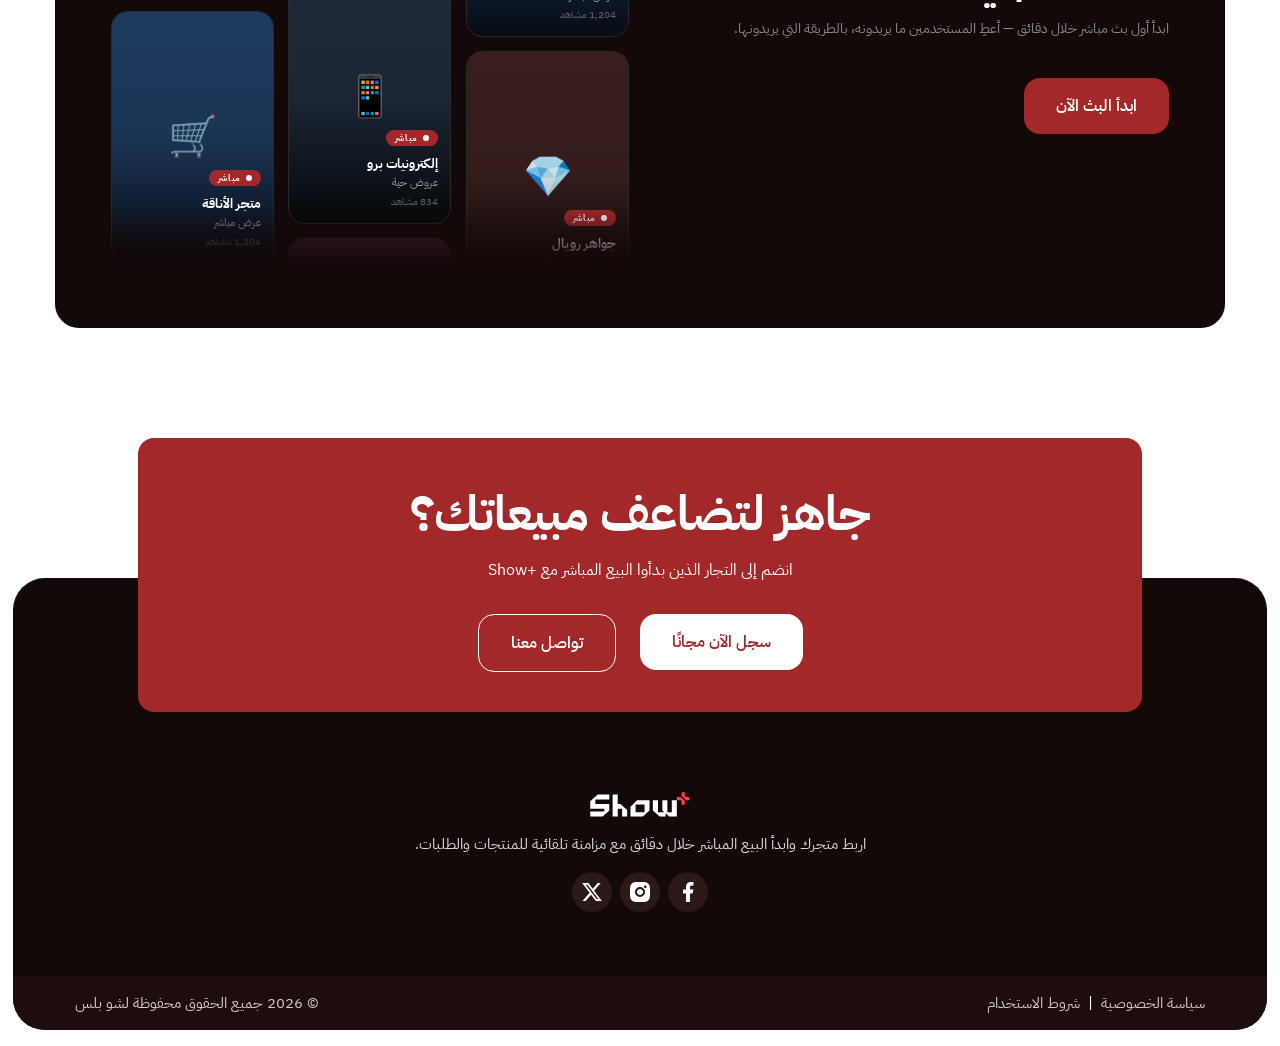
==== commit c413d659: "Introducing the responsive mode V1" ====
--- a/index.html
+++ b/index.html
@@ -19,7 +19,7 @@
     <link rel="icon" type="image/png" href="./assets/images/favicon.png" />
   </head>
 
-  <body>
+  <body class="rtl">
     <main class="main-home">
       <div class="background-overlay"></div>
       <div class="container">
@@ -44,6 +44,22 @@
               <li class="active"><a href="/">الرئيسة</a></li>
               <li><a href="./pages/how-it-works.html">كيف تعمل المنصة؟</a></li>
               <li><a href="./pages/pricing.html">الأسعار</a></li>
+              <li>
+                <a href="./index-en.html"
+                  >English
+                  <svg
+                    xmlns="http://www.w3.org/2000/svg"
+                    width="24"
+                    height="24"
+                    viewBox="0 0 256 256"
+                  >
+                    <path
+                      fill="currentColor"
+                      d="M128 26a102 102 0 1 0 102 102A102.12 102.12 0 0 0 128 26m81.57 64h-40.38a132.6 132.6 0 0 0-25.73-50.67A90.29 90.29 0 0 1 209.57 90m8.43 38a89.7 89.7 0 0 1-3.83 26h-42.36a155.4 155.4 0 0 0 0-52h42.36a89.7 89.7 0 0 1 3.83 26m-90 87.83a110 110 0 0 1-15.19-19.45A124.2 124.2 0 0 1 99.35 166h57.3a124.2 124.2 0 0 1-13.46 30.38A110 110 0 0 1 128 215.83M96.45 154a139.2 139.2 0 0 1 0-52h63.1a139.2 139.2 0 0 1 0 52ZM38 128a89.7 89.7 0 0 1 3.83-26h42.36a155.4 155.4 0 0 0 0 52H41.83A89.7 89.7 0 0 1 38 128m90-87.83a110 110 0 0 1 15.19 19.45A124.2 124.2 0 0 1 156.65 90h-57.3a124.2 124.2 0 0 1 13.46-30.38A110 110 0 0 1 128 40.17m-15.46-.84A132.6 132.6 0 0 0 86.81 90H46.43a90.29 90.29 0 0 1 66.11-50.67M46.43 166h40.38a132.6 132.6 0 0 0 25.73 50.67A90.29 90.29 0 0 1 46.43 166m97 50.67A132.6 132.6 0 0 0 169.19 166h40.38a90.29 90.29 0 0 1-66.11 50.67Z"
+                    />
+                  </svg>
+                </a>
+              </li>
               <!-- <li><a href="#">المميزات</a></li>
               <li><a href="#">التكاملات</a></li>
               <li><a href="#">قصص النجاح</a></li>
@@ -63,21 +79,25 @@
           <div class="hero-text">
             <div class="heading-column">
               <div class="heading-container">
-                <h1>حوِّل بثك المباشر إلى مبيعات حقيقية</h1>
-                <svg
-                  xmlns="http://www.w3.org/2000/svg"
-                  width="180"
-                  height="13"
-                  viewBox="0 0 180 13"
-                  fill="none"
-                >
-                  <path
-                    d="M1 1.51839C6.32527 1.51839 11.6506 1.51839 44.3485 1.30221C77.0465 1.08603 136.956 0.653661 163.159 1.51184C189.361 2.37002 180.042 4.53186 157.102 6.51026C134.162 8.48866 97.8837 10.2181 60.5059 12"
-                    stroke="#FF4244"
-                    stroke-width="2"
-                    stroke-linecap="round"
-                  />
-                </svg>
+                <h1>
+                  حوِّل بثك المباشر إلى مبيعات
+                  <span class="highlighter"
+                    >حقيقية
+                    <svg
+                      xmlns="http://www.w3.org/2000/svg"
+                      width="180"
+                      height="13"
+                      viewBox="0 0 180 13"
+                      fill="none"
+                    >
+                      <path
+                        d="M1 1.51839C6.32527 1.51839 11.6506 1.51839 44.3485 1.30221C77.0465 1.08603 136.956 0.653661 163.159 1.51184C189.361 2.37002 180.042 4.53186 157.102 6.51026C134.162 8.48866 97.8837 10.2181 60.5059 12"
+                        stroke="#FF4244"
+                        stroke-width="2"
+                        stroke-linecap="round"
+                      /></svg
+                  ></span>
+                </h1>
               </div>
               <p>
                 أطلق بثًا مباشرًا تفاعليًا داخل متجرك، واسمح للعملاء بالشراء
@@ -163,6 +183,14 @@
 
           <div class="hero-image-container">
             <img src="./assets/images/hero-image.png" alt="Hero Image" />
+
+            <video autoplay muted loop playsinline id="video-1">
+              <source src="./assets/videos/ad-1.mp4" type="video/mp4" />
+            </video>
+
+            <video autoplay muted loop playsinline id="video-2">
+              <source src="./assets/videos/ad-2.mp4" type="video/mp4" />
+            </video>
           </div>
         </div>
       </div>
@@ -293,7 +321,10 @@
         <div class="steps-row">
           <div class="step-card">
             <div class="image-container">
-              <img src="./assets/images/how-image-1.png" alt="A man starting a live stream" />
+              <img
+                src="./assets/images/how-image-1.png"
+                alt="A man starting a live stream"
+              />
             </div>
             <div class="step-text">
               <h4>1. ابدأ البث المباشر</h4>
@@ -303,7 +334,10 @@
 
           <div class="step-card">
             <div class="image-container">
-              <img src="./assets/images/how-image-2.png" alt="A man showcasing products" />
+              <img
+                src="./assets/images/how-image-2.png"
+                alt="A man showcasing products"
+              />
             </div>
             <div class="step-text">
               <h4>2. اعرض منتجاتك</h4>
@@ -313,7 +347,10 @@
 
           <div class="step-card">
             <div class="image-container">
-              <img src="./assets/images/how-image-3.png" alt="A man analyzing performance" />
+              <img
+                src="./assets/images/how-image-3.png"
+                alt="A man analyzing performance"
+              />
             </div>
             <div class="step-text">
               <h4>3. حلّل الأداء</h4>
@@ -455,24 +492,126 @@
           <span class="row-two">بدل البث التقليدي؟</span>
         </h2>
 
-        <div class="comparison-table-wrapper">
-          <table class="comparison-table">
-            <thead>
-              <tr class="comparison-header-row">
-                <th class="comparison-header"></th>
-                <th class="comparison-header">
-                  البث المباشر في TikTok، Instagram
-                </th>
-                <th class="comparison-header highlight">شو بلس</th>
-              </tr>
-            </thead>
-
-            <tbody>
-              <tr class="comparison-row alt">
-                <td class="comparison-cell bold">عدد خطوات الشراء</td>
-                <td class="comparison-cell">البث المباشر: 6 - 8 خطوات</td>
-                <td class="comparison-cell success bold">
-                  <svg
+        <div class="comparison-card-wrapper">
+          <div class="cc-other">
+            <div class="cc-header-row">
+              <div class="cc-other-header">
+                <i class="ti ti-brand-tiktok"></i>
+                <span></span>
+              </div>
+
+              <div class="cc-other-header">
+                <i class="ti ti-brand-tiktok"></i>
+                <span>البث التقليدي</span>
+              </div>
+            </div>
+            <div class="cc-other-features">
+              <div class="cc-other-row">
+                <div class="cc-label-row">تجربة الشراء</div>
+                <div class="cc-feature-row">
+                  <span class="cc-x">
+                    <svg
+                      xmlns="http://www.w3.org/2000/svg"
+                      width="24"
+                      height="24"
+                      viewBox="0 0 256 256"
+                    >
+                      <path
+                        fill="#a32829"
+                        d="M128 24a104 104 0 1 0 104 104A104.11 104.11 0 0 0 128 24m37.66 130.34a8 8 0 0 1-11.32 11.32L128 139.31l-26.34 26.35a8 8 0 0 1-11.32-11.32L116.69 128l-26.35-26.34a8 8 0 0 1 11.32-11.32L128 116.69l26.34-26.35a8 8 0 0 1 11.32 11.32L139.31 128Z"
+                      />
+                    </svg>
+                  </span>
+                  <span class="feature-text">خطوات شراء متعددة</span>
+                </div>
+              </div>
+              <div class="cc-other-row">
+                <div class="cc-label-row">بيانات عملائك</div>
+                <div class="cc-feature-ro">
+                  <span class="cc-x">
+                    <svg
+                      xmlns="http://www.w3.org/2000/svg"
+                      width="24"
+                      height="24"
+                      viewBox="0 0 256 256"
+                    >
+                      <path
+                        fill="#a32829"
+                        d="M128 24a104 104 0 1 0 104 104A104.11 104.11 0 0 0 128 24m37.66 130.34a8 8 0 0 1-11.32 11.32L128 139.31l-26.34 26.35a8 8 0 0 1-11.32-11.32L116.69 128l-26.35-26.34a8 8 0 0 1 11.32-11.32L128 116.69l26.34-26.35a8 8 0 0 1 11.32 11.32L139.31 128Z"
+                      />
+                    </svg>
+                  </span>
+                  <span class="feature-text">بيانات محدودة</span>
+                </div>
+              </div>
+              <div class="cc-other-row">
+                <div class="cc-label-row">الربط مع متجرك</div>
+                <div class="cc-feature-row">
+                  <span class="cc-x">
+                    <svg
+                      xmlns="http://www.w3.org/2000/svg"
+                      width="24"
+                      height="24"
+                      viewBox="0 0 256 256"
+                    >
+                      <path
+                        fill="#a32829"
+                        d="M128 24a104 104 0 1 0 104 104A104.11 104.11 0 0 0 128 24m37.66 130.34a8 8 0 0 1-11.32 11.32L128 139.31l-26.34 26.35a8 8 0 0 1-11.32-11.32L116.69 128l-26.35-26.34a8 8 0 0 1 11.32-11.32L128 116.69l26.34-26.35a8 8 0 0 1 11.32 11.32L139.31 128Z"
+                      />
+                    </svg>
+                  </span>
+                  <span class="feature-text">ربط يدوي</span>
+                </div>
+              </div>
+              <div class="cc-other-row">
+                <div class="cc-label-row">التحليلات</div>
+                <div class="cc-feature-row">
+                  <span class="cc-x">
+                    <svg
+                      xmlns="http://www.w3.org/2000/svg"
+                      width="24"
+                      height="24"
+                      viewBox="0 0 256 256"
+                    >
+                      <path
+                        fill="#a32829"
+                        d="M128 24a104 104 0 1 0 104 104A104.11 104.11 0 0 0 128 24m37.66 130.34a8 8 0 0 1-11.32 11.32L128 139.31l-26.34 26.35a8 8 0 0 1-11.32-11.32L116.69 128l-26.35-26.34a8 8 0 0 1 11.32-11.32L128 116.69l26.34-26.35a8 8 0 0 1 11.32 11.32L139.31 128Z"
+                      />
+                    </svg>
+                  </span>
+                  <span class="feature-text">تقارير محدودة</span>
+                </div>
+              </div>
+              <div class="cc-other-row">
+                <div class="cc-label-row">معدل التحويل (CR)</div>
+                <div class="cc-feature-row">
+                  <span class="cc-x">
+                    <svg
+                      xmlns="http://www.w3.org/2000/svg"
+                      width="24"
+                      height="24"
+                      viewBox="0 0 256 256"
+                    >
+                      <path
+                        fill="#a32829"
+                        d="M128 24a104 104 0 1 0 104 104A104.11 104.11 0 0 0 128 24m37.66 130.34a8 8 0 0 1-11.32 11.32L128 139.31l-26.34 26.35a8 8 0 0 1-11.32-11.32L116.69 128l-26.35-26.34a8 8 0 0 1 11.32-11.32L128 116.69l26.34-26.35a8 8 0 0 1 11.32 11.32L139.31 128Z"
+                      />
+                    </svg>
+                  </span>
+                  <span class="feature-text">تحويل أقل</span>
+                </div>
+              </div>
+            </div>
+          </div>
+
+          <div class="cc-main">
+            <div class="cc-brand">
+              <span class="cc-brand-name">شو بلس</span>
+            </div>
+            <div class="cc-features">
+              <div class="cc-row">
+                <span class="cc-check"
+                  ><svg
                     xmlns="http://www.w3.org/2000/svg"
                     width="24"
                     height="24"
@@ -482,17 +621,13 @@
                     <path
                       d="M12 2.25C10.0716 2.25 8.18657 2.82183 6.58319 3.89317C4.97982 4.96451 3.73013 6.48726 2.99218 8.26884C2.25422 10.0504 2.06114 12.0108 2.43735 13.9021C2.81355 15.7934 3.74215 17.5307 5.10571 18.8943C6.46928 20.2579 8.20656 21.1865 10.0979 21.5627C11.9892 21.9389 13.9496 21.7458 15.7312 21.0078C17.5127 20.2699 19.0355 19.0202 20.1068 17.4168C21.1782 15.8134 21.75 13.9284 21.75 12C21.7473 9.41498 20.7192 6.93661 18.8913 5.10872C17.0634 3.28084 14.585 2.25273 12 2.25ZM16.2806 10.2806L11.0306 15.5306C10.961 15.6004 10.8783 15.6557 10.7872 15.6934C10.6962 15.7312 10.5986 15.7506 10.5 15.7506C10.4014 15.7506 10.3038 15.7312 10.2128 15.6934C10.1218 15.6557 10.039 15.6004 9.96938 15.5306L7.71938 13.2806C7.57865 13.1399 7.49959 12.949 7.49959 12.75C7.49959 12.551 7.57865 12.3601 7.71938 12.2194C7.86011 12.0786 8.05098 11.9996 8.25 11.9996C8.44903 11.9996 8.6399 12.0786 8.78063 12.2194L10.5 13.9397L15.2194 9.21937C15.2891 9.14969 15.3718 9.09442 15.4628 9.0567C15.5539 9.01899 15.6515 8.99958 15.75 8.99958C15.8486 8.99958 15.9461 9.01899 16.0372 9.0567C16.1282 9.09442 16.2109 9.14969 16.2806 9.21937C16.3503 9.28906 16.4056 9.37178 16.4433 9.46283C16.481 9.55387 16.5004 9.65145 16.5004 9.75C16.5004 9.84855 16.481 9.94613 16.4433 10.0372C16.4056 10.1282 16.3503 10.2109 16.2806 10.2806Z"
                       fill="#1E7A35"
-                    />
-                  </svg>
-                  3 خطوات – كل شيء في شاشة واحدة
-                </td>
-              </tr>
-
-              <tr class="comparison-row">
-                <td class="comparison-cell bold">بيانات العملاء</td>
-                <td class="comparison-cell">لا شيء – مجهول تمامًا</td>
-                <td class="comparison-cell success bold">
-                  <svg
+                    /></svg
+                ></span>
+                <span class="feature-text">شراء مباشر داخل البث</span>
+              </div>
+              <div class="cc-row">
+                <span class="cc-check"
+                  ><svg
                     xmlns="http://www.w3.org/2000/svg"
                     width="24"
                     height="24"
@@ -502,17 +637,13 @@
                     <path
                       d="M12 2.25C10.0716 2.25 8.18657 2.82183 6.58319 3.89317C4.97982 4.96451 3.73013 6.48726 2.99218 8.26884C2.25422 10.0504 2.06114 12.0108 2.43735 13.9021C2.81355 15.7934 3.74215 17.5307 5.10571 18.8943C6.46928 20.2579 8.20656 21.1865 10.0979 21.5627C11.9892 21.9389 13.9496 21.7458 15.7312 21.0078C17.5127 20.2699 19.0355 19.0202 20.1068 17.4168C21.1782 15.8134 21.75 13.9284 21.75 12C21.7473 9.41498 20.7192 6.93661 18.8913 5.10872C17.0634 3.28084 14.585 2.25273 12 2.25ZM16.2806 10.2806L11.0306 15.5306C10.961 15.6004 10.8783 15.6557 10.7872 15.6934C10.6962 15.7312 10.5986 15.7506 10.5 15.7506C10.4014 15.7506 10.3038 15.7312 10.2128 15.6934C10.1218 15.6557 10.039 15.6004 9.96938 15.5306L7.71938 13.2806C7.57865 13.1399 7.49959 12.949 7.49959 12.75C7.49959 12.551 7.57865 12.3601 7.71938 12.2194C7.86011 12.0786 8.05098 11.9996 8.25 11.9996C8.44903 11.9996 8.6399 12.0786 8.78063 12.2194L10.5 13.9397L15.2194 9.21937C15.2891 9.14969 15.3718 9.09442 15.4628 9.0567C15.5539 9.01899 15.6515 8.99958 15.75 8.99958C15.8486 8.99958 15.9461 9.01899 16.0372 9.0567C16.1282 9.09442 16.2109 9.14969 16.2806 9.21937C16.3503 9.28906 16.4056 9.37178 16.4433 9.46283C16.481 9.55387 16.5004 9.65145 16.5004 9.75C16.5004 9.84855 16.481 9.94613 16.4433 10.0372C16.4056 10.1282 16.3503 10.2109 16.2806 10.2806Z"
                       fill="#1E7A35"
-                    />
-                  </svg>
-                  ملف كامل لكل عميل، ملكك أنت
-                </td>
-              </tr>
-
-              <tr class="comparison-row alt">
-                <td class="comparison-cell bold">تقارير المبيعات</td>
-                <td class="comparison-cell">لا يوجد</td>
-                <td class="comparison-cell success bold">
-                  <svg
+                    /></svg
+                ></span>
+                <span class="feature-text">بيانات عملائك محفوظة لديك</span>
+              </div>
+              <div class="cc-row">
+                <span class="cc-check"
+                  ><svg
                     xmlns="http://www.w3.org/2000/svg"
                     width="24"
                     height="24"
@@ -522,17 +653,13 @@
                     <path
                       d="M12 2.25C10.0716 2.25 8.18657 2.82183 6.58319 3.89317C4.97982 4.96451 3.73013 6.48726 2.99218 8.26884C2.25422 10.0504 2.06114 12.0108 2.43735 13.9021C2.81355 15.7934 3.74215 17.5307 5.10571 18.8943C6.46928 20.2579 8.20656 21.1865 10.0979 21.5627C11.9892 21.9389 13.9496 21.7458 15.7312 21.0078C17.5127 20.2699 19.0355 19.0202 20.1068 17.4168C21.1782 15.8134 21.75 13.9284 21.75 12C21.7473 9.41498 20.7192 6.93661 18.8913 5.10872C17.0634 3.28084 14.585 2.25273 12 2.25ZM16.2806 10.2806L11.0306 15.5306C10.961 15.6004 10.8783 15.6557 10.7872 15.6934C10.6962 15.7312 10.5986 15.7506 10.5 15.7506C10.4014 15.7506 10.3038 15.7312 10.2128 15.6934C10.1218 15.6557 10.039 15.6004 9.96938 15.5306L7.71938 13.2806C7.57865 13.1399 7.49959 12.949 7.49959 12.75C7.49959 12.551 7.57865 12.3601 7.71938 12.2194C7.86011 12.0786 8.05098 11.9996 8.25 11.9996C8.44903 11.9996 8.6399 12.0786 8.78063 12.2194L10.5 13.9397L15.2194 9.21937C15.2891 9.14969 15.3718 9.09442 15.4628 9.0567C15.5539 9.01899 15.6515 8.99958 15.75 8.99958C15.8486 8.99958 15.9461 9.01899 16.0372 9.0567C16.1282 9.09442 16.2109 9.14969 16.2806 9.21937C16.3503 9.28906 16.4056 9.37178 16.4433 9.46283C16.481 9.55387 16.5004 9.65145 16.5004 9.75C16.5004 9.84855 16.481 9.94613 16.4433 10.0372C16.4056 10.1282 16.3503 10.2109 16.2806 10.2806Z"
                       fill="#1E7A35"
-                    />
-                  </svg>
-                  تقرير مفصل بعد كل جلسة
-                </td>
-              </tr>
-
-              <tr class="comparison-row">
-                <td class="comparison-cell bold">التكامل مع المتجر</td>
-                <td class="comparison-cell">يدوي وبطيء</td>
-                <td class="comparison-cell success bold">
-                  <svg
+                    /></svg
+                ></span>
+                <span class="feature-text">تكامل مباشر مع متجرك</span>
+              </div>
+              <div class="cc-row">
+                <span class="cc-check"
+                  ><svg
                     xmlns="http://www.w3.org/2000/svg"
                     width="24"
                     height="24"
@@ -542,17 +669,13 @@
                     <path
                       d="M12 2.25C10.0716 2.25 8.18657 2.82183 6.58319 3.89317C4.97982 4.96451 3.73013 6.48726 2.99218 8.26884C2.25422 10.0504 2.06114 12.0108 2.43735 13.9021C2.81355 15.7934 3.74215 17.5307 5.10571 18.8943C6.46928 20.2579 8.20656 21.1865 10.0979 21.5627C11.9892 21.9389 13.9496 21.7458 15.7312 21.0078C17.5127 20.2699 19.0355 19.0202 20.1068 17.4168C21.1782 15.8134 21.75 13.9284 21.75 12C21.7473 9.41498 20.7192 6.93661 18.8913 5.10872C17.0634 3.28084 14.585 2.25273 12 2.25ZM16.2806 10.2806L11.0306 15.5306C10.961 15.6004 10.8783 15.6557 10.7872 15.6934C10.6962 15.7312 10.5986 15.7506 10.5 15.7506C10.4014 15.7506 10.3038 15.7312 10.2128 15.6934C10.1218 15.6557 10.039 15.6004 9.96938 15.5306L7.71938 13.2806C7.57865 13.1399 7.49959 12.949 7.49959 12.75C7.49959 12.551 7.57865 12.3601 7.71938 12.2194C7.86011 12.0786 8.05098 11.9996 8.25 11.9996C8.44903 11.9996 8.6399 12.0786 8.78063 12.2194L10.5 13.9397L15.2194 9.21937C15.2891 9.14969 15.3718 9.09442 15.4628 9.0567C15.5539 9.01899 15.6515 8.99958 15.75 8.99958C15.8486 8.99958 15.9461 9.01899 16.0372 9.0567C16.1282 9.09442 16.2109 9.14969 16.2806 9.21937C16.3503 9.28906 16.4056 9.37178 16.4433 9.46283C16.481 9.55387 16.5004 9.65145 16.5004 9.75C16.5004 9.84855 16.481 9.94613 16.4433 10.0372C16.4056 10.1282 16.3503 10.2109 16.2806 10.2806Z"
                       fill="#1E7A35"
-                    />
-                  </svg>
-                  تلقائي مع سلة وزد
-                </td>
-              </tr>
-
-              <tr class="comparison-row alt">
-                <td class="comparison-cell bold">الشراء داخل البث</td>
-                <td class="comparison-cell">لا يوجد</td>
-                <td class="comparison-cell success bold">
-                  <svg
+                    /></svg
+                ></span>
+                <span class="feature-text">تقارير مباشرة لكل بث</span>
+              </div>
+              <div class="cc-row">
+                <span class="cc-check"
+                  ><svg
                     xmlns="http://www.w3.org/2000/svg"
                     width="24"
                     height="24"
@@ -562,14 +685,13 @@
                     <path
                       d="M12 2.25C10.0716 2.25 8.18657 2.82183 6.58319 3.89317C4.97982 4.96451 3.73013 6.48726 2.99218 8.26884C2.25422 10.0504 2.06114 12.0108 2.43735 13.9021C2.81355 15.7934 3.74215 17.5307 5.10571 18.8943C6.46928 20.2579 8.20656 21.1865 10.0979 21.5627C11.9892 21.9389 13.9496 21.7458 15.7312 21.0078C17.5127 20.2699 19.0355 19.0202 20.1068 17.4168C21.1782 15.8134 21.75 13.9284 21.75 12C21.7473 9.41498 20.7192 6.93661 18.8913 5.10872C17.0634 3.28084 14.585 2.25273 12 2.25ZM16.2806 10.2806L11.0306 15.5306C10.961 15.6004 10.8783 15.6557 10.7872 15.6934C10.6962 15.7312 10.5986 15.7506 10.5 15.7506C10.4014 15.7506 10.3038 15.7312 10.2128 15.6934C10.1218 15.6557 10.039 15.6004 9.96938 15.5306L7.71938 13.2806C7.57865 13.1399 7.49959 12.949 7.49959 12.75C7.49959 12.551 7.57865 12.3601 7.71938 12.2194C7.86011 12.0786 8.05098 11.9996 8.25 11.9996C8.44903 11.9996 8.6399 12.0786 8.78063 12.2194L10.5 13.9397L15.2194 9.21937C15.2891 9.14969 15.3718 9.09442 15.4628 9.0567C15.5539 9.01899 15.6515 8.99958 15.75 8.99958C15.8486 8.99958 15.9461 9.01899 16.0372 9.0567C16.1282 9.09442 16.2109 9.14969 16.2806 9.21937C16.3503 9.28906 16.4056 9.37178 16.4433 9.46283C16.481 9.55387 16.5004 9.65145 16.5004 9.75C16.5004 9.84855 16.481 9.94613 16.4433 10.0372C16.4056 10.1282 16.3503 10.2109 16.2806 10.2806Z"
                       fill="#1E7A35"
-                    />
-                  </svg>
-                  كارت مدمج في شاشة البث
-                </td>
-              </tr>
-            </tbody>
-          </table>
-          <button class="primary-btn">جرب الفرق بنفسك الآن</button>
+                    /></svg
+                ></span>
+                <span class="feature-text">أعلى بـ 5 أضعاف</span>
+              </div>
+            </div>
+            <button class="primary-btn">جرب الفرق بنفسك الآن</button>
+          </div>
         </div>
       </div>
     </section>
@@ -810,7 +932,73 @@
 
     <div class="users-trigger primary-section">
       <div class="container">
-        <img src="./assets/images/users-sample.png" alt="Show Plus Users" />
+        <div class="live-videos-container">
+          <video
+            autoplay
+            muted
+            loop
+            playsinline
+            id="live-video-1"
+            class="live-video"
+          >
+            <source src="./assets/videos/live-1.mp4" type="video/mp4" />
+          </video>
+
+          <video
+            autoplay
+            muted
+            loop
+            playsinline
+            id="live-video-2"
+            class="live-video"
+          >
+            <source src="./assets/videos/live-2.mp4" type="video/mp4" />
+          </video>
+
+          <video
+            autoplay
+            muted
+            loop
+            playsinline
+            id="live-video-3"
+            class="live-video"
+          >
+            <source src="./assets/videos/live-3.mp4" type="video/mp4" />
+          </video>
+
+          <video
+            autoplay
+            muted
+            loop
+            playsinline
+            id="live-video-4"
+            class="live-video"
+          >
+            <source src="./assets/videos/live-4.mp4" type="video/mp4" />
+          </video>
+
+          <video
+            autoplay
+            muted
+            loop
+            playsinline
+            id="live-video-5"
+            class="live-video"
+          >
+            <source src="./assets/videos/live-4.mp4" type="video/mp4" />
+          </video>
+
+          <video
+            autoplay
+            muted
+            loop
+            playsinline
+            id="live-video-6"
+            class="live-video"
+          >
+            <source src="./assets/videos/live-4.mp4" type="video/mp4" />
+          </video>
+        </div>
         <div class="trigger-text">
           <h2>
             ابدأ مجانًا لا بطاقة ائتمان مطلوبة<br />
@@ -825,27 +1013,52 @@
       </div>
     </div>
 
-    <div class="trigger-section primary-section">
+    <section class="screenshots-section primary-section">
       <div class="container">
-        <div class="content-column">
-          <h2 class="section-heading">جاهز لتضاعف مبيعاتك؟</h2>
-          <p>انضم إلى التجار الذين بدأوا البيع المباشر مع +Show</p>
-        </div>
-        <div class="actions-row">
-          <a href="#"
-            ><button type="button" class="primary-btn">
-              سجل الآن مجانًا
-            </button></a
-          >
-
-          <a href="#"
-            ><button type="button" class="secondary-btn">تواصل معنا</button></a
-          >
-        </div>
-      </div>
-    </div>
+        <div class="text-column">
+          <p class="eyebrow">البث المباشر للجميع</p>
+          <h2 class="section-title">مرحبًا بكم في شو بلس</h2>
+          <p class="section-desc">
+            ابدأ أول بث مباشر خلال دقائق — أعطِ المستخدمين ما يريدونه، بالطريقة
+            التي يريدونها.
+          </p>
+          <button class="primary-btn">ابدأ البث الآن</button>
+        </div>
+
+        <div class="screenshots-column" id="screenshots-column">
+          <!--
+        Three columns are generated by JavaScript below.
+        Each column's cards are duplicated to create a seamless infinite scroll.
+        To add real images: replace the emoji <div class="ss-card-img"> 
+        with <img src="..." class="ss-card-img" alt="..." style="object-fit:cover; display:block;">
+      -->
+        </div>
+      </div>
+    </section>
 
     <footer class="site-footer">
+      <div class="trigger-section primary-section">
+        <div class="container">
+          <div class="content-column">
+            <h2 class="section-heading">جاهز لتضاعف مبيعاتك؟</h2>
+            <p>انضم إلى التجار الذين بدأوا البيع المباشر مع +Show</p>
+          </div>
+          <div class="actions-row">
+            <a href="#"
+              ><button type="button" class="primary-btn">
+                سجل الآن مجانًا
+              </button></a
+            >
+
+            <a href="#"
+              ><button type="button" class="secondary-btn">
+                تواصل معنا
+              </button></a
+            >
+          </div>
+        </div>
+      </div>
+
       <div class="footer-main">
         <div class="container footer-container">
           <div class="footer-col footer-brand">
@@ -903,43 +1116,15 @@
               ></a>
             </div>
           </div>
-          <div class="footer-col footer-links">
-            <h4>عن شو بلس</h4>
-            <ul>
-              <li><a href="#">اتفاقية الاستخدام</a></li>
-              <li><a href="#">سياسة الخصوصية</a></li>
-              <li><a href="#">شروط الخدمة</a></li>
-              <li><a href="#">التسجيل في الموقع</a></li>
-              <li><a href="#">إجراء الدفع</a></li>
-              <li><a href="#">دعم العملاء</a></li>
-            </ul>
-          </div>
-          <div class="footer-col footer-links">
-            <h4>عن شو بلس</h4>
-            <ul>
-              <li><a href="#">اتفاقية الاستخدام</a></li>
-              <li><a href="#">سياسة الخصوصية</a></li>
-              <li><a href="#">شروط الخدمة</a></li>
-              <li><a href="#">التسجيل في الموقع</a></li>
-              <li><a href="#">إجراء الدفع</a></li>
-              <li><a href="#">دعم العملاء</a></li>
-            </ul>
-          </div>
-          <div class="footer-col footer-links">
-            <h4>عن شو بلس</h4>
-            <ul>
-              <li><a href="#">اتفاقية الاستخدام</a></li>
-              <li><a href="#">سياسة الخصوصية</a></li>
-              <li><a href="#">شروط الخدمة</a></li>
-              <li><a href="#">التسجيل في الموقع</a></li>
-              <li><a href="#">إجراء الدفع</a></li>
-              <li><a href="#">دعم العملاء</a></li>
-            </ul>
-          </div>
         </div>
       </div>
       <div class="footer-bottom">
         <div class="container">
+          <ul>
+            <li><a href="#">سياسة الخصوصية</a></li>
+            <span>|</span>
+            <li><a href="#">شروط الاستخدام</a></li>
+          </ul>
           <p class="footer-copyright">© 2026 جميع الحقوق محفوظة لشو بلس</p>
         </div>
       </div>
--- a/css/style.css
+++ b/css/style.css
@@ -145,10 +145,6 @@
   gap: 48px;
 }
 
-main nav > a {
-  display: none;
-}
-
 #login-cta {
   padding: 12px 24px;
 }
@@ -268,6 +264,27 @@
   z-index: -1;
 }
 
+.hero-image-container video {
+  height: fit-content;
+  position: absolute;
+  top: -96px;
+  left: -100px;
+  border-radius: 16px;
+}
+
+.hero-image-container video#video-1 {
+  width: 16%;
+  top: -48px;
+  left: -100px;
+}
+
+.hero-image-container video#video-2 {
+  width: 30%;
+  top: 150px;
+  right: -100px;
+  left: unset;
+}
+
 .hero-text {
   display: flex;
   flex-direction: column;
@@ -280,16 +297,24 @@
   justify-content: center;
   align-items: center;
   gap: 24px;
+}
+
+.hero-actions a {
+  display: flex;
 }
 
 .heading-container {
   position: relative;
 }
 
+.heading-container .highlighter {
+  position: relative;
+}
+
 .heading-container svg {
   position: absolute;
-  bottom: -8px;
-  left: 0;
+  bottom: -16px;
+  left: -8px;
 }
 
 .hero-column {
@@ -376,6 +401,7 @@
   justify-content: center;
   align-items: center;
   gap: 8px;
+  flex-wrap: wrap;
 }
 
 .has-logo h2.section-heading svg {
@@ -488,20 +514,17 @@
   width: fit-content;
   position: absolute;
   left: 0;
-  bottom: 0;
-}
-
-.col.col-1 .feature-card {
-  padding: 32px 32px 32px 130px;
+  bottom: -48px;
 }
 
 .feature-card.red {
-  height: 424px;
+  height: 374px;
+  padding: 32px;
   background-color: #ffd9da;
 }
 
 .feature-card.blue {
-  height: 200px;
+  height: 250px;
   background-color: #d9e4ff;
 }
 
@@ -519,7 +542,14 @@
 
 .feature-card.yellow img,
 .feature-card.orange img {
-  left: 32px;
+  top: 50%;
+  left: 8px;
+  transform: translateY(-50%);
+}
+
+.feature-card.green img {
+  bottom: -88px;
+  left: -48px;
 }
 
 .comparison-section.has-logo h2.section-heading,
@@ -528,90 +558,154 @@
   gap: 0;
 }
 
-.comparison-table-wrapper {
-  display: flex;
-  flex-direction: column;
-  align-items: center;
-  row-gap: 32px;
-  overflow-x: auto;
-}
-
-.comparison-table-wrapper button {
-  width: fit-content;
-}
-
-.comparison-table {
-  width: 100%;
-  border-collapse: collapse;
-  border-radius: 12px;
-  overflow: hidden;
-}
-
-.comparison-header-row {
-  background: #a52a2a;
-  color: #fff;
-}
-
-.comparison-header {
-  padding: 18px;
+/* ── Section ── */
+.comparison-section {
+  background-image: linear-gradient(to bottom, #fdf1f1, transparent);
+  padding: 60px 0;
+}
+
+/* ── Wrapper ── */
+.comparison-card-wrapper {
+  display: flex;
+  gap: 0;
+}
+
+.comparison-card-wrapper > div {
+  flex: 1;
+}
+
+.comparison-card-wrapper div.cc-other {
+  flex: 2;
+}
+
+/* ── Labels column ── */
+.cc-labels {
+  padding: 64px 24px 24px 24px;
+  display: flex;
+  flex-direction: column;
+  flex: 1;
+}
+.cc-label-row {
+  display: flex;
+  align-items: center;
   font-size: 16px;
   font-weight: 700;
-  text-align: right;
-}
-
-.comparison-header.highlight {
-  background: #8f2323;
-}
-
-.comparison-row {
-  background: #f0f0f0;
-}
-
-.comparison-row:not(:last-child) {
-  border-bottom: 1px solid #ddd;
-}
-
-.comparison-row.alt {
-  background: #e6e6e6;
-}
-
-.comparison-cell {
-  padding: 18px;
-  color: #333;
-}
-
-.comparison-cell.bold {
+  color: var(--text-primary, #0f0f0e);
+}
+.cc-feature-row {
+  display: flex;
+  align-items: center;
+  gap: 8px;
+}
+.cc-other-row > div {
+  display: flex;
+  align-items: center;
+  gap: 8px;
+  flex: 1;
+  padding: 0;
+}
+
+/* ── Main card (شو بلس) ── */
+.cc-main {
+  background: #fff;
+  border-radius: 20px;
+  padding: 24px;
+  box-shadow: 0 8px 32px rgba(143, 35, 35, 0.13);
+  z-index: 2;
+  min-width: 160px;
+  display: flex;
+  flex-direction: column;
+}
+
+/* ── Competitor column ── */
+.cc-other {
+  background: transparent;
+  padding: 24px 20px;
+  min-width: 120px;
+  display: flex;
+  flex-direction: column;
+  align-items: center;
+  z-index: 1;
+}
+
+/* ── Brand header ── */
+.cc-brand {
+  display: flex;
+  align-items: center;
+  justify-content: center;
+  gap: 8px;
+}
+.cc-brand-name {
+  font-size: 20px;
   font-weight: 700;
-  color: #444;
-}
-
-.comparison-cell.success {
-  display: flex;
-  align-items: center;
+  color: var(--text-primary, #0f0f0e);
+}
+
+.feature-text {
+  color: var(--text-secondary, #444444);
+}
+
+.cc-header-row {
+  display: flex;
+  align-items: center;
+  width: 100%;
+}
+
+.cc-header-row > div {
+  flex: 1;
+}
+
+/* ── Competitor header ── */
+.cc-other-header {
+  display: flex;
+  align-items: center;
+  justify-content: center;
+  gap: 6px;
+  margin-bottom: 24px;
+  color: var(--text-secondary, #444444);
+  font-size: 16px;
+  font-weight: 500;
+  white-space: nowrap;
+  text-align: center;
+}
+
+/* ── Feature rows (main card) ── */
+.cc-features {
+  display: flex;
+  flex-direction: column;
+  flex: 1;
+  margin: 16px 0;
+}
+.cc-row {
+  display: flex;
+  align-items: center;
+  justify-content: flex-start;
+  padding: 16px 0;
   gap: 8px;
-  font-weight: 500;
-}
-
-.comparison-row .comparison-cell.success {
-  background-color: #edf5ef;
-}
-
-.comparison-row.alt .comparison-cell.success {
-  background: #dfeee4;
-}
-
-.comparison-cell.success svg {
-  width: 20px;
-  height: 20px;
-  flex-shrink: 0;
-}
-
-.comparison-table thead tr th:first-child {
-  border-top-right-radius: 12px;
-}
-
-.comparison-table thead tr th:last-child {
-  border-top-left-radius: 12px;
+  border-bottom: 1px solid #e7e7e7;
+}
+.cc-row:last-child {
+  border-bottom: none;
+}
+
+/* ── Feature rows (competitor) ── */
+.cc-other-features {
+  display: flex;
+  flex-direction: column;
+  align-items: center;
+  width: 100%;
+}
+.cc-other-row {
+  display: flex;
+  align-items: center;
+  justify-content: flex-start;
+  padding: 16px 0;
+  gap: 8px;
+  border-bottom: 1px solid #e7e7e7;
+  width: 100%;
+}
+.cc-other-row:last-child {
+  border-bottom: none;
 }
 
 .testimonial-card {
@@ -684,8 +778,7 @@
   overflow-x: hidden;
   scroll-behavior: smooth;
   cursor: grab;
-  padding: 40px 0 40px 64px;
-  padding-right: 395px;
+  padding: 40px 64px;
   -webkit-user-select: none;
   user-select: none;
 }
@@ -775,6 +868,10 @@
   z-index: 1;
 }
 
+.partners .container img {
+  width: 100%;
+}
+
 .partners-text {
   display: flex;
   flex-direction: column;
@@ -808,8 +905,47 @@
   background: linear-gradient(180deg, #ffd9da 0%, rgba(255, 217, 218, 0) 80%);
 }
 
+.targets-container .target img {
+  max-width: 100%;
+}
+
 .users-trigger .container {
   row-gap: 0;
+}
+
+.live-videos-container {
+  display: flex;
+  align-items: center;
+  gap: 24px;
+}
+
+.live-videos-container .live-video {
+  width: 16%;
+  border-radius: 16px;
+}
+
+#live-video-1 {
+  margin-bottom: 0;
+}
+
+#live-video-2 {
+  margin-bottom: 64px;
+}
+
+#live-video-3 {
+  margin-bottom: 128px;
+}
+
+#live-video-4 {
+  margin-bottom: 48px;
+}
+
+#live-video-5 {
+  margin-bottom: 104px;
+}
+
+#live-video-6 {
+  margin-bottom: 0;
 }
 
 .users-trigger .trigger-text {
@@ -835,6 +971,234 @@
 .users-trigger .trigger-text .trigger-link a {
   text-decoration: underline;
   color: #006cd0;
+}
+
+/* Outer section */
+.screenshots-section {
+  position: relative;
+  margin-bottom: 96px;
+}
+
+/* Container — owns the layout */
+.screenshots-section .container {
+  display: flex;
+  flex-direction: row;
+  align-items: center;
+  gap: 40px;
+  padding: 64px 56px;
+  background: var(--neutrals-footer-bg, #140909);
+  border-radius: 24px;
+  overflow: hidden;
+  min-height: 520px;
+}
+
+/* ─── Text Column ────────────────────────────────────── */
+.text-column {
+  flex: 0 0 500px;
+  z-index: 2;
+}
+
+.eyebrow {
+  font-size: 14px;
+  font-weight: 700;
+  letter-spacing: 0.14em;
+  color: var(--primary-color, #ff4244);
+  text-transform: uppercase;
+  margin-bottom: 18px;
+}
+
+.section-title {
+  font-size: 40px;
+  font-weight: 900;
+  line-height: 1.2;
+  color: #ffffff;
+  margin-bottom: 16px;
+}
+
+.section-desc {
+  font-size: 14px;
+  color: #888888;
+  line-height: 1.75;
+  margin-bottom: 36px;
+}
+
+/* ─── Screenshots Columns ────────────────────────────── */
+.screenshots-column {
+  flex: 1;
+  display: flex;
+  gap: 14px;
+  height: 480px;
+  overflow: hidden;
+
+  /* Fade edges top & bottom */
+  mask-image: linear-gradient(
+    to bottom,
+    transparent 0%,
+    black 12%,
+    black 88%,
+    transparent 100%
+  );
+  -webkit-mask-image: linear-gradient(
+    to bottom,
+    transparent 0%,
+    black 12%,
+    black 88%,
+    transparent 100%
+  );
+}
+
+/* ─── Individual Column ──────────────────────────────── */
+.ss-col {
+  flex: 1;
+  display: flex;
+  flex-direction: column;
+  gap: 14px;
+  will-change: transform;
+}
+
+/* Column 1: scroll UP */
+.ss-col:nth-child(1) {
+  animation: scrollUp 18s linear infinite;
+}
+
+/* Column 2: scroll DOWN — offset start so columns feel staggered */
+.ss-col:nth-child(2) {
+  animation: scrollDown 22s linear infinite;
+  margin-top: -80px;
+}
+
+/* Column 3: scroll UP — different speed & offset */
+.ss-col:nth-child(3) {
+  animation: scrollUp 20s linear infinite;
+  margin-top: -40px;
+}
+
+@keyframes scrollUp {
+  0% {
+    transform: translateY(0);
+  }
+  100% {
+    transform: translateY(-50%);
+  }
+}
+
+@keyframes scrollDown {
+  0% {
+    transform: translateY(-50%);
+  }
+  100% {
+    transform: translateY(0);
+  }
+}
+
+/* ─── Screenshot Card ────────────────────────────────── */
+.ss-card {
+  border-radius: 16px;
+  overflow: hidden;
+  background: #1a1a1a;
+  flex-shrink: 0;
+  border: 1px solid #2a2a2a;
+  position: relative;
+  cursor: pointer;
+  transition: border-color 0.2s ease;
+}
+
+.ss-card:hover {
+  border-color: #444;
+}
+
+/* Replace with a real <img> — this is the dummy placeholder */
+.ss-card-img {
+  width: 100%;
+  aspect-ratio: 9 / 14;
+  display: flex;
+  align-items: center;
+  justify-content: center;
+  font-size: 40px;
+  user-select: none;
+  /* 
+        To use a real image, replace this <div> with:
+        <img src="your-screenshot.jpg" alt="..." />
+        and set: width: 100%; aspect-ratio: 9/14; object-fit: cover; display: block;
+      */
+}
+
+/* Gradient overlay so text is always readable */
+.ss-card-overlay {
+  position: absolute;
+  inset: 0;
+  background: linear-gradient(
+    to top,
+    rgba(0, 0, 0, 0.8) 0%,
+    rgba(0, 0, 0, 0.1) 50%,
+    transparent 100%
+  );
+  pointer-events: none;
+}
+
+/* Card info pinned to bottom */
+.ss-card-info {
+  position: absolute;
+  bottom: 0;
+  left: 0;
+  right: 0;
+  padding: 14px 12px;
+}
+
+/* LIVE badge */
+.live-badge {
+  display: inline-flex;
+  align-items: center;
+  gap: 5px;
+  background: var(--primary-dark, #a32829);
+  color: #ffffff;
+  font-size: 9px;
+  font-weight: 700;
+  letter-spacing: 0.1em;
+  padding: 3px 9px;
+  border-radius: 20px;
+  margin-bottom: 8px;
+  text-transform: uppercase;
+}
+
+.live-dot {
+  width: 6px;
+  height: 6px;
+  border-radius: 50%;
+  background: #ffffff;
+  animation: blink 1.2s ease-in-out infinite;
+}
+
+@keyframes blink {
+  0%,
+  100% {
+    opacity: 1;
+  }
+  50% {
+    opacity: 0.25;
+  }
+}
+
+.card-name {
+  font-size: 13px;
+  font-weight: 700;
+  color: #ffffff;
+  margin-bottom: 2px;
+}
+
+.card-sub {
+  font-size: 11px;
+  color: rgba(255, 255, 255, 0.55);
+  margin-bottom: 2px;
+}
+
+.card-viewers {
+  font-size: 10px;
+  color: rgba(255, 255, 255, 0.35);
+}
+
+.trigger-section {
+  margin-top: -140px;
 }
 
 .trigger-section h2,
@@ -851,7 +1215,7 @@
   width: 59%;
   gap: 32px;
   padding: 40px;
-  margin-bottom: 96px;
+  margin-bottom: 0;
   border-radius: 16px;
   background: var(--primary-dark, #a32829);
 }
@@ -881,7 +1245,8 @@
 }
 
 .trigger-section button {
-  width: 204px;
+  width: 100%;
+  white-space: nowrap;
 }
 
 /* Footer styles */
@@ -892,6 +1257,10 @@
   background: var(--neutrals-footer-bg, #140909);
   color: #fff;
   font-size: 16px;
+  border-radius: 32px;
+  width: 98%;
+  margin: 250px auto 16px auto;
+  overflow: visible;
 }
 
 .footer-main {
@@ -920,7 +1289,7 @@
   min-width: 220px;
   display: flex;
   flex-direction: column;
-  align-items: flex-start;
+  align-items: center;
   gap: 16px;
 }
 
@@ -970,22 +1339,22 @@
   opacity: 0.6;
 }
 
-.footer-links ul {
-  display: flex;
-  flex-direction: column;
+footer ul {
+  display: flex;
+  align-items: center;
   gap: 8px;
   list-style: none;
   padding: 0;
   margin: 0;
 }
 
-.footer-links ul li a {
+footer ul li a {
   color: #ccc;
   text-decoration: none;
   font-size: 15px;
   transition: color 0.2s;
 }
-.footer-links ul li a:hover {
+footer ul li a:hover {
   color: var(--primary-color, #ff4244);
 }
 
@@ -1015,6 +1384,13 @@
   background: #1f0c0c;
   padding: 16px 0;
   text-align: center;
+  border-radius: 0 0 32px 32px;
+}
+
+.footer-bottom .container {
+  display: flex;
+  align-items: center;
+  justify-content: space-between;
 }
 
 .footer-copyright {
@@ -1070,174 +1446,26 @@
   }
 }
 
-/* Mobile */
-
-@media (max-width: 767px) {
-  body h1 {
-    font-size: 48px;
-  }
-
-  body h2 {
-    font-size: 40px;
-  }
-
-  body h3 {
-    font-size: 24px;
-  }
-
-  main nav > a {
-    display: inline-block;
-  }
-
-  main nav #navMenu > a {
-    display: none;
-  }
-
-  .main-home {
-    height: fit-content;
-  }
-
-  .main-home .heading-column {
-    gap: 32px;
-  }
-
-  .heading-container svg {
-    bottom: -16px;
-    left: 32px;
-  }
-
-  .hero-actions {
-    gap: 16px;
-    flex-direction: column;
-  }
-
-  .features-trigger {
-    align-items: flex-start;
-    flex-direction: column;
-  }
-
-  .hero-image-container::before {
-    display: none;
-  }
-
-  .hero-image-container img {
-    width: 100%;
-  }
-
-  .triggers-container .container {
-    flex-direction: column;
-  }
-
-  .steps-row {
-    flex-direction: column;
-  }
-
-  .steps-row .step-card .image-container::before,
-  .steps-row .step-card .image-container::after {
-    display: none;
-  }
-
-  .steps-row .step-card {
-    flex: unset;
-    width: 100%;
-  }
-
-  .steps-row:not(h2 + .steps-row) .step-card {
-    width: 100%;
-  }
-
-  .features-columns {
-    flex-direction: column;
-  }
-
-  .features .features-columns .feature-card {
-    padding: 32px;
-    height: 360px;
-  }
-
-  .feature-card.yellow img,
-  .feature-card.orange img {
+/* Small laptops */
+@media (min-width: 1200px) {
+  .ltr .feature-card.yellow img,
+  .ltr .feature-card.orange img {
     left: unset;
-  }
-
-  .feature-card img {
-    left: 50%;
-    bottom: 0;
-    transform: translateX(-50%);
-  }
-
-  .testimonials.primary-section .container {
-    padding-bottom: 48px;
-  }
-
-  .testimonials-slider {
-    padding: 40px 20px;
-  }
-
-  .testimonial-card {
-    display: flex;
-    padding: 16px;
-    justify-content: flex-end;
-    align-items: flex-start;
-    gap: 16px;
-    border-radius: 16px;
-    border: 1px solid var(--primary-dark, #a32829);
-    flex-direction: column;
-    min-width: 320px;
-    height: fit-content;
-  }
-
-  .testimonial-card .image-container {
-    min-width: 180px;
-    height: 180px;
-  }
-
-  .partners img {
-    display: none;
-  }
-
-  .partners-text {
-    position: relative;
+    right: 8px;
+  }
+
+  .ltr .feature-card.red,
+  .ltr .feature-card.blue {
+    padding-right: 88px;
+  }
+}
+
+@media (min-width: 769px) {
+  .ltr .feature-card.blue img {
+    transform: scaleX(-1);
     left: unset;
-    top: unset;
-    transform: unset;
-  }
-
-  .targets-container {
-    overflow-x: scroll;
-  }
-
-  .targets-container .target {
-    width: 80%;
-  }
-
-  .users-trigger .trigger-text h2 {
-    font-size: 24px;
-  }
-
-  .trigger-section {
-    width: 90%;
-    margin: 0 auto;
-  }
-
-  .trigger-section .container {
-    width: 100%;
-    padding: 32px;
-  }
-
-  .trigger-section .actions-row {
-    width: 100%;
-    gap: 16px;
-    flex-direction: column;
-  }
-
-  .trigger-section .actions-row button {
-    width: 100%;
-  }
-}
-
-/* Small laptops */
-@media (min-width: 1200px) and (max-width: 1536px) {
+    right: 8px;
+  }
 }
 
 @media (max-width: 992px) {
@@ -1363,7 +1591,6 @@
 ========================= */
 
 .hero-content h1 {
-  overflow: hidden;
   animation: heroTitle 1.2s 0.5s var(--ease-out-expo) forwards;
 }
 
@@ -1603,3 +1830,422 @@
   transform: translateY(0) scale(1) !important;
   filter: blur(0) !important;
 }
+
+/* LTR Styles */
+
+.ltr h1 {
+  font-size: 60px;
+}
+
+.ltr .heading-container svg {
+  left: 50%;
+  transform: translateX(-50%);
+}
+
+.ltr .hero-image-container video#video-1 {
+  right: -100px;
+}
+
+.ltr .feature-card {
+  padding: 32px 200px 32px 32px;
+}
+
+.ltr .feature-card img {
+  left: unset;
+  right: 0;
+}
+
+.ltr .feature-card.green img {
+  bottom: -88px;
+  right: -48px;
+}
+
+.ltr .comparison-header {
+  text-align: left;
+}
+
+.ltr #scrollTopBtn {
+  left: unset;
+  right: 32px;
+}
+
+.ltr .slider-nav svg {
+  transform: scale(-1);
+}
+
+@media (max-width: 991px) {
+  .screenshots-section {
+    padding: 32px;
+  }
+
+  .screenshots-section .container {
+    flex-direction: column-reverse;
+    gap: 40px;
+    padding: 32px;
+  }
+
+  .text-column {
+    flex: unset;
+    display: flex;
+    flex-direction: column;
+    text-align: center;
+  }
+
+  #screenshots-column {
+    flex: unset;
+    width: 100%;
+  }
+
+  .live-videos-container {
+    overflow-x: auto;
+    margin-bottom: 40px;
+  }
+
+  .live-videos-container .live-video {
+    margin: 0 !important;
+    min-width: 30%;
+  }
+}
+
+@media (min-width: 993px) {
+  main nav > a {
+    display: none;
+  }
+}
+
+@media (min-width: 1024px) {
+  .feature-card.blue img {
+    left: 8px;
+    bottom: -56px;
+  }
+
+  .ltr .feature-card.blue {
+    height: 272px;
+  }
+}
+
+@media (min-width: 1024px) and (max-width: 1535px) {
+  .ltr .hero-content h1 {
+    font-size: 48px;
+  }
+
+  .hero-content h1 {
+    font-size: 56px;
+  }
+
+  .trigger-section .container {
+    min-width: 80%;
+    max-width: 90%;
+  }
+}
+
+@media (max-width: 1024px) {
+  .main-home .heading-column h1 {
+    font-size: 48px;
+  }
+
+  .trigger-section h2 {
+    font-size: 32px;
+  }
+
+  .trigger-section .container {
+    width: 90%;
+  }
+}
+
+@media (max-width: 1535px) {
+  .hero-image-container video#video-1 {
+    left: 0;
+  }
+
+  .hero-image-container video#video-2 {
+    right: 0;
+  }
+
+  .testimonials-slider {
+    padding-right: 72px;
+  }
+}
+
+@media (min-width: 769px) and (max-width: 1199px) {
+  .has-logo h2.section-heading {
+    font-size: 40px;
+  }
+
+  .feature-card h3 {
+    font-size: 20px;
+  }
+
+  .feature-card {
+    padding-left: 200px;
+  }
+
+  .col.col-1 .feature-card.red,
+  .feature-card.blue {
+    height: fit-content;
+    padding: 16px;
+  }
+
+  .col.col-1 .feature-card.red img,
+  .feature-card.blue img {
+    width: 50%;
+    position: relative;
+    align-self: center;
+    top: unset;
+    left: unset;
+    right: unset;
+    bottom: unset;
+  }
+
+  .feature-card.yellow img,
+  .feature-card.orange img {
+    top: 50%;
+    left: 8px;
+    transform: translateY(-50%);
+  }
+
+  .col.col-1 .feature-card {
+    padding: 32px;
+  }
+
+  .ltr .col.col-1 .feature-card {
+    padding: 32px;
+    height: fit-content;
+  }
+}
+
+/* Mobile */
+
+@media (max-width: 767px) {
+  body h1 {
+    font-size: 48px;
+  }
+
+  body h2 {
+    font-size: 40px;
+  }
+
+  body h3 {
+    font-size: 24px;
+  }
+
+  main nav > a {
+    display: inline-block;
+  }
+
+  main nav #navMenu > a {
+    display: none;
+  }
+
+  .main-home {
+    height: fit-content;
+  }
+
+  .main-home .heading-column {
+    gap: 32px;
+  }
+
+  .heading-container svg {
+    bottom: -16px;
+    left: 32px;
+  }
+
+  .hero-actions {
+    gap: 16px;
+    flex-direction: column;
+  }
+
+  .features-trigger {
+    align-items: flex-start;
+    flex-direction: column;
+  }
+
+  .hero-image-container::before {
+    display: none;
+  }
+
+  .hero-image-container img {
+    width: 100%;
+  }
+
+  .triggers-container .container {
+    flex-direction: column;
+  }
+
+  .steps-row {
+    flex-direction: column;
+  }
+
+  .steps-row .step-card .image-container::before,
+  .steps-row .step-card .image-container::after {
+    display: none;
+  }
+
+  .steps-row .step-card {
+    flex: unset;
+    width: 100%;
+  }
+
+  .steps-row:not(h2 + .steps-row) .step-card {
+    width: 100%;
+  }
+
+  .features-columns {
+    flex-direction: column;
+  }
+
+  .features .features-columns div.col .feature-card {
+    padding: 32px;
+    height: 390px;
+  }
+
+  .feature-card img {
+    left: 50%;
+    bottom: 32px;
+    transform: translateX(-50%);
+  }
+
+  div.col .feature-card img {
+    top: unset;
+    left: 50%;
+    transform: translateX(-50%);
+  }
+
+  .feature-card.green img {
+    bottom: -40px;
+  }
+
+  .testimonials.primary-section .container {
+    padding-bottom: 48px;
+  }
+
+  .testimonials-slider {
+    padding: 40px 20px;
+  }
+
+  .testimonial-card {
+    display: flex;
+    padding: 16px;
+    justify-content: flex-end;
+    align-items: flex-start;
+    gap: 16px;
+    border-radius: 16px;
+    border: 1px solid var(--primary-dark, #a32829);
+    flex-direction: column;
+    min-width: 320px;
+    height: fit-content;
+  }
+
+  .testimonial-card .image-container {
+    min-width: 180px;
+    height: 180px;
+  }
+
+  .partners img {
+    display: none;
+  }
+
+  .partners-text {
+    position: relative;
+    left: unset;
+    top: unset;
+    transform: unset;
+  }
+
+  .targets-container {
+    overflow-x: scroll;
+  }
+
+  .targets-container .target {
+    min-width: 80%;
+  }
+
+  .users-trigger .trigger-text h2 {
+    font-size: 24px;
+  }
+
+  .trigger-section {
+    width: 90%;
+    margin: -140px auto 0 auto;
+  }
+
+  .trigger-section .container {
+    width: 100%;
+    padding: 32px;
+  }
+
+  .trigger-section .actions-row {
+    width: 100%;
+    gap: 16px;
+    flex-direction: column;
+  }
+
+  .trigger-section .actions-row button {
+    width: 100%;
+  }
+
+  .comparison-card-wrapper {
+    overflow: auto;
+    padding: 0 40px 40px 40px;
+  }
+
+  .comparison-card-wrapper > div {
+    min-width: fit-content;
+  }
+
+  .hero-image-container video {
+    display: none;
+  }
+
+  .footer-bottom .container {
+    flex-direction: column;
+    gap: 16px;
+  }
+
+  .ltr main nav #navMenu {
+    flex-direction: column;
+    justify-content: flex-start;
+    gap: 16px;
+    position: fixed;
+    top: 0;
+    left: -100%;
+    right: unset;
+    width: 75%;
+    height: 100%;
+    background: var(--white-color, #ffffff);
+    padding: 24px;
+    transition: 0.3s;
+    z-index: 1000;
+  }
+
+  .ltr main nav #navMenu.active {
+    left: 0;
+    right: unset;
+  }
+
+  body.ltr .heading-container svg {
+    bottom: 0;
+    right: 5px;
+    left: unset;
+    transform: unset;
+    width: 100%;
+  }
+
+  .hero-actions a,
+  .hero-actions a button {
+    width: 100%;
+  }
+
+  .ltr .features .features-columns div.col .feature-card {
+    height: 450px;
+  }
+
+  .has-logo h2.section-heading svg {
+    max-height: 32px;
+    max-width: 120px;
+  }
+
+  .ltr .feature-card.green img {
+    bottom: -32px;
+  }
+}
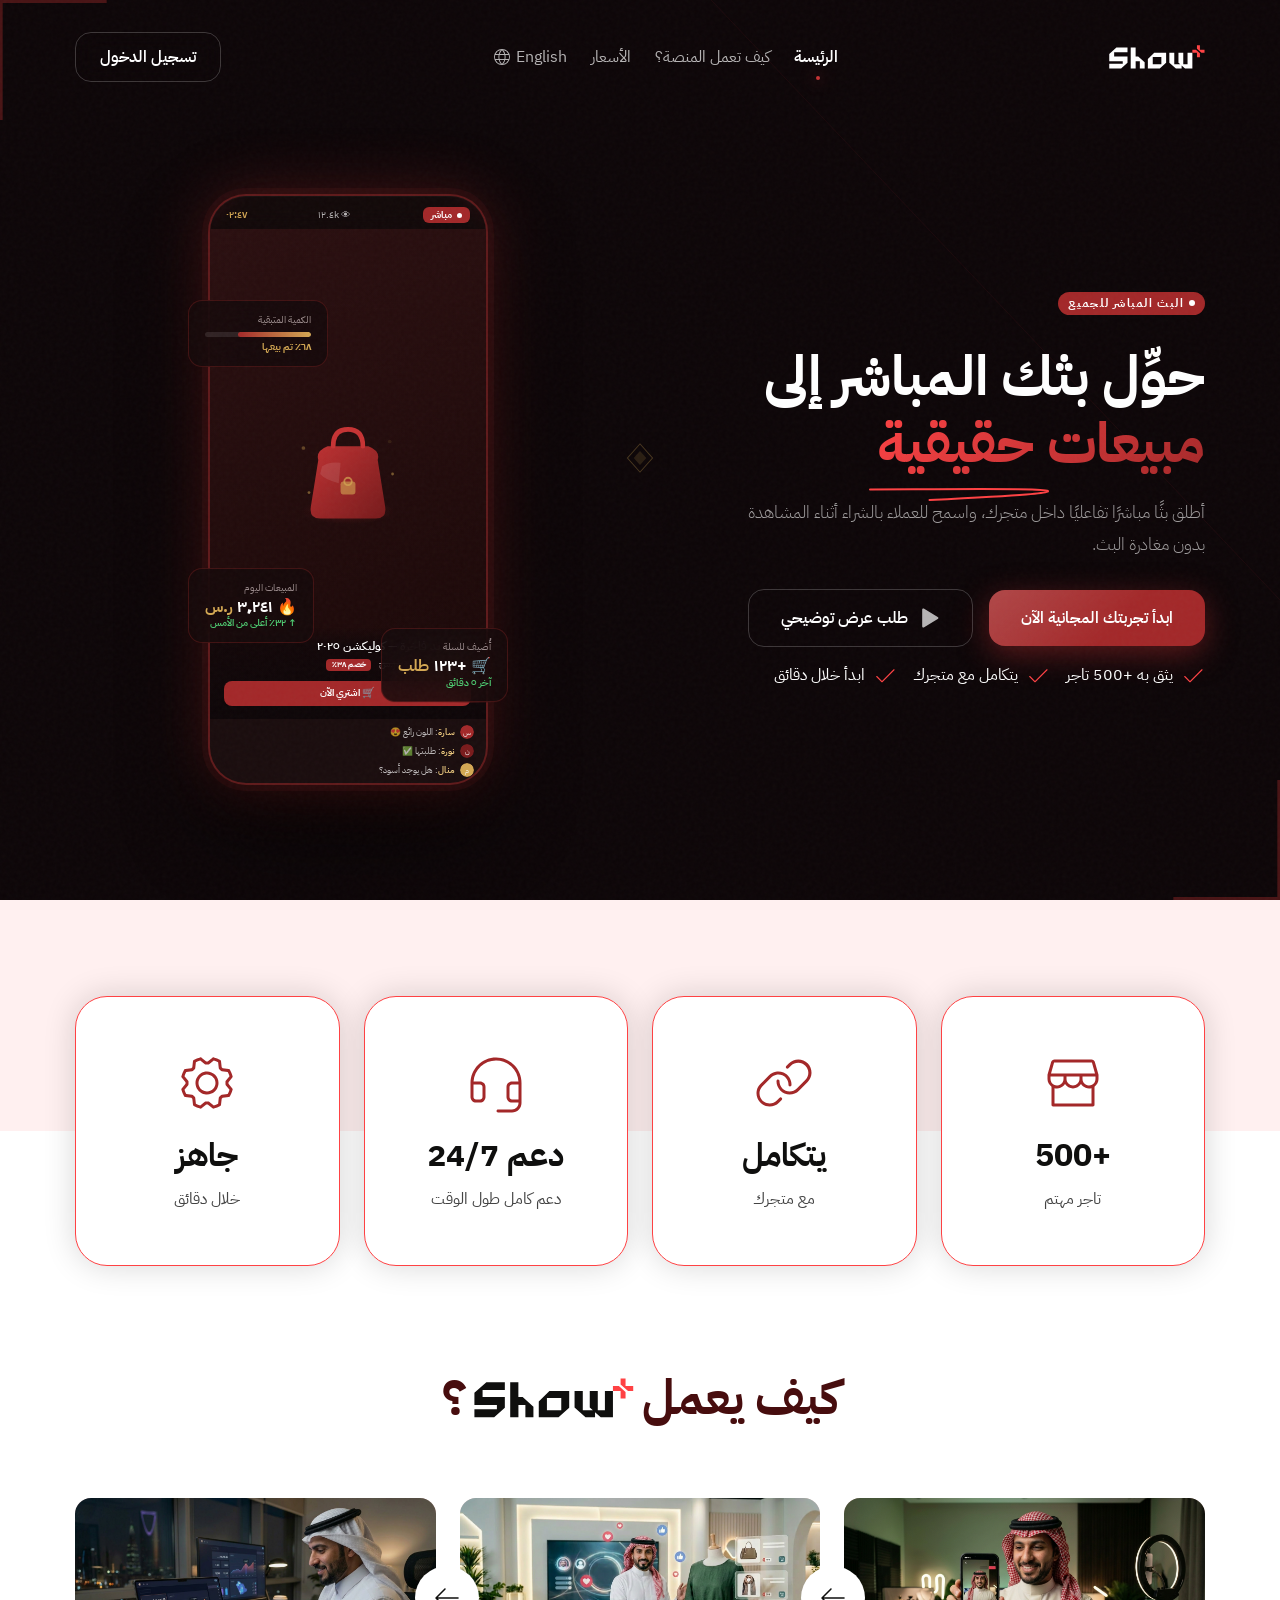
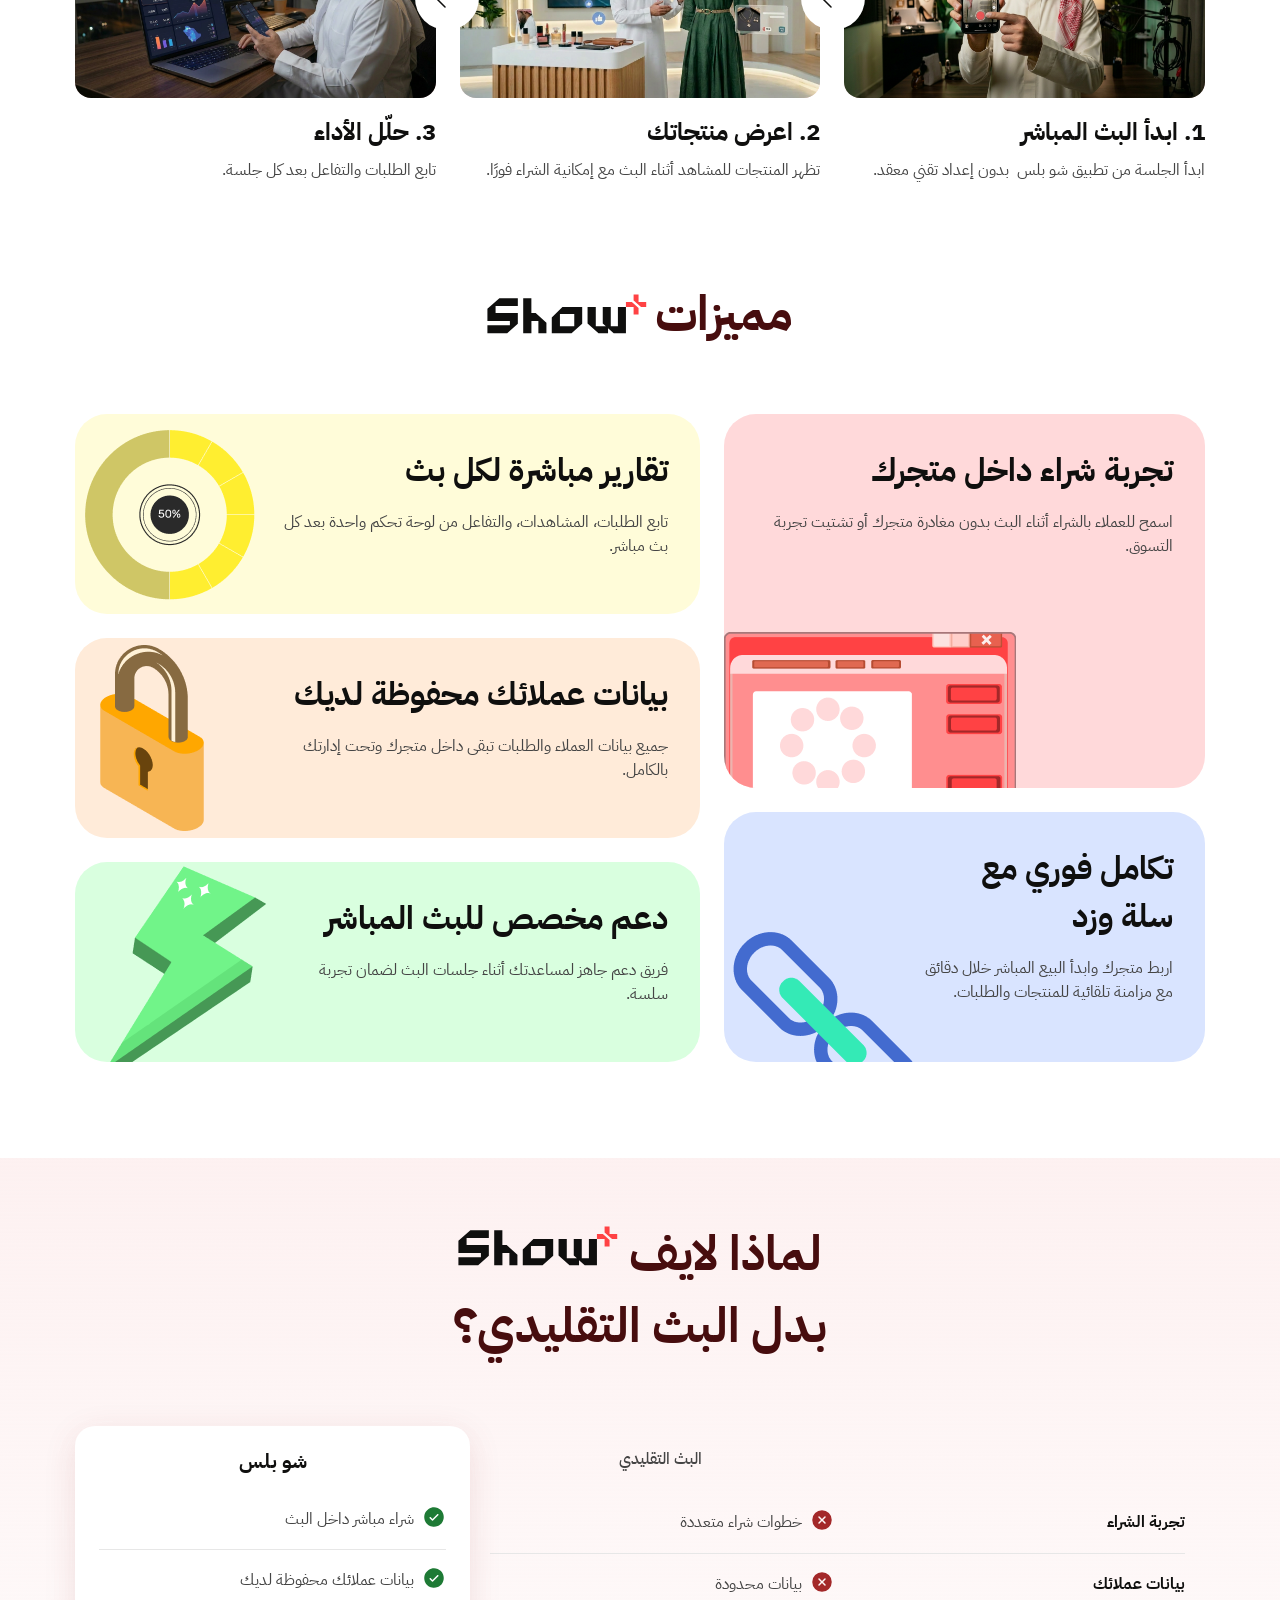
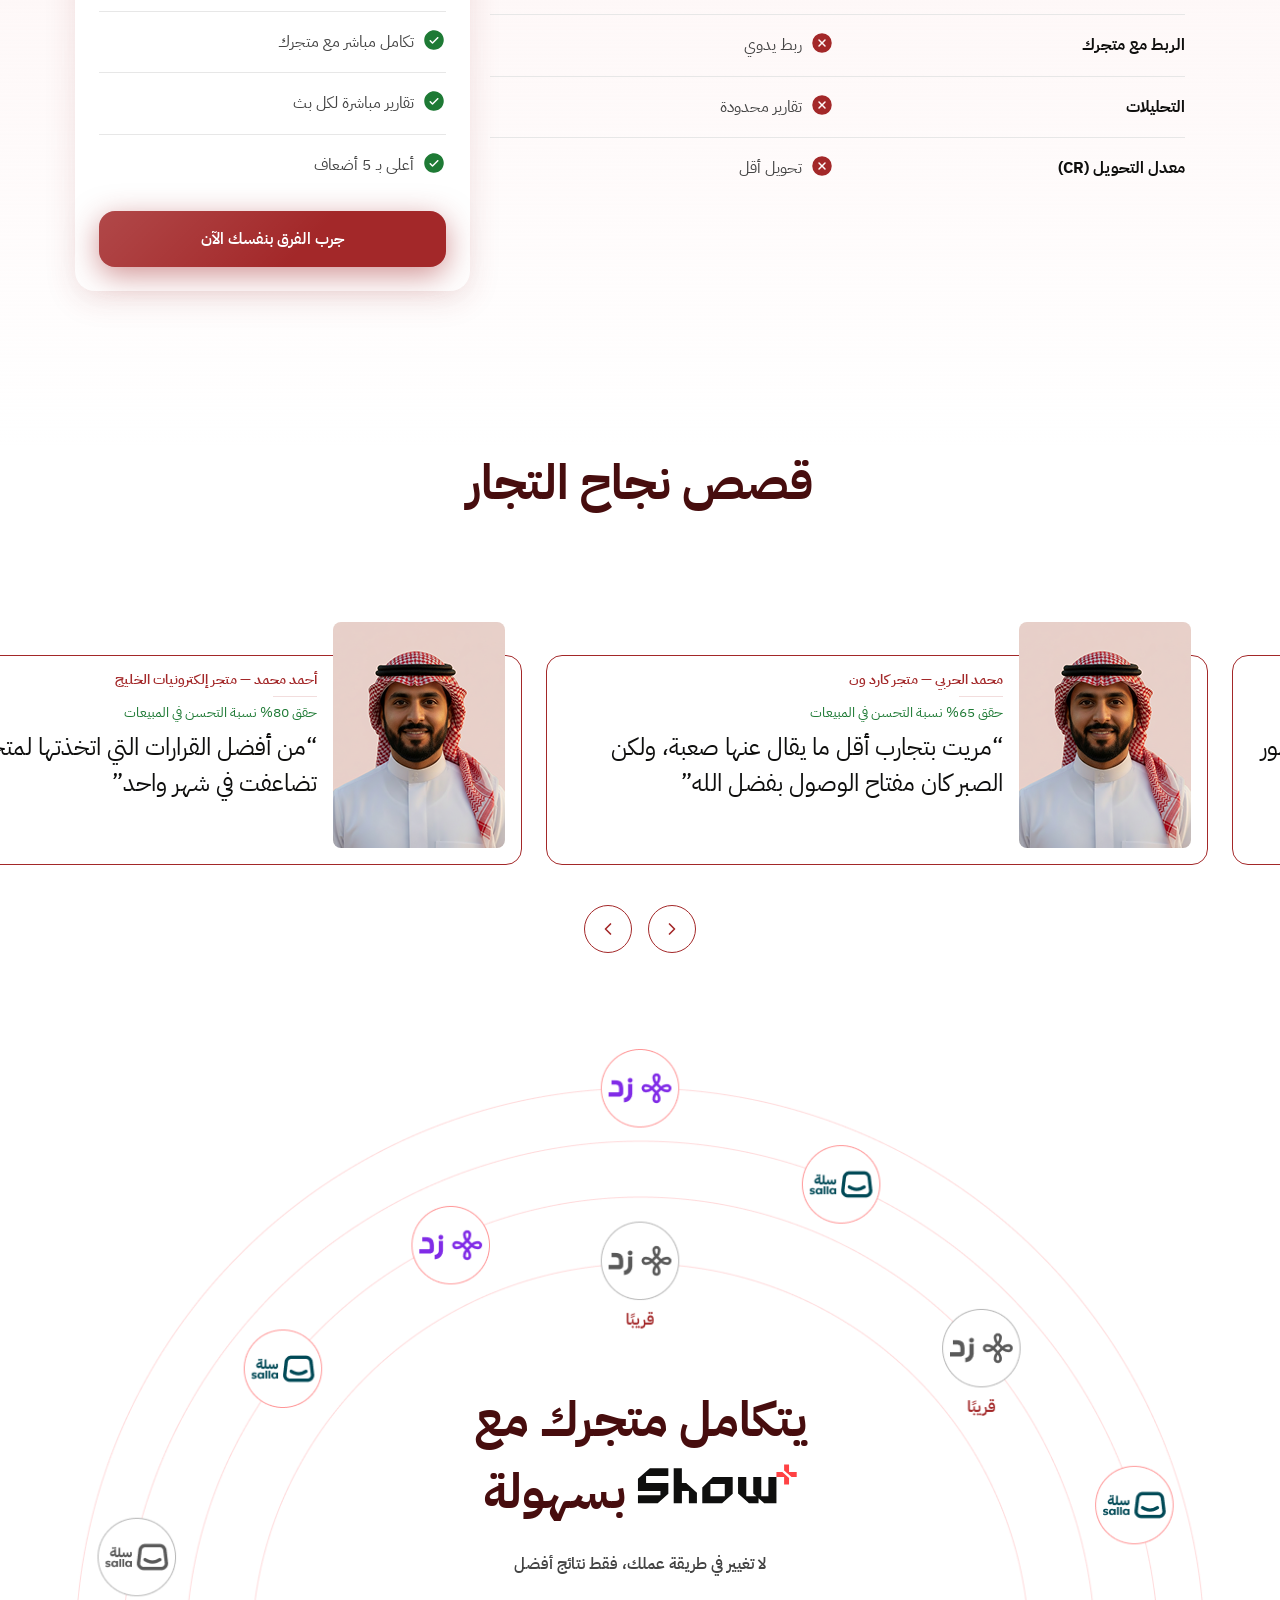
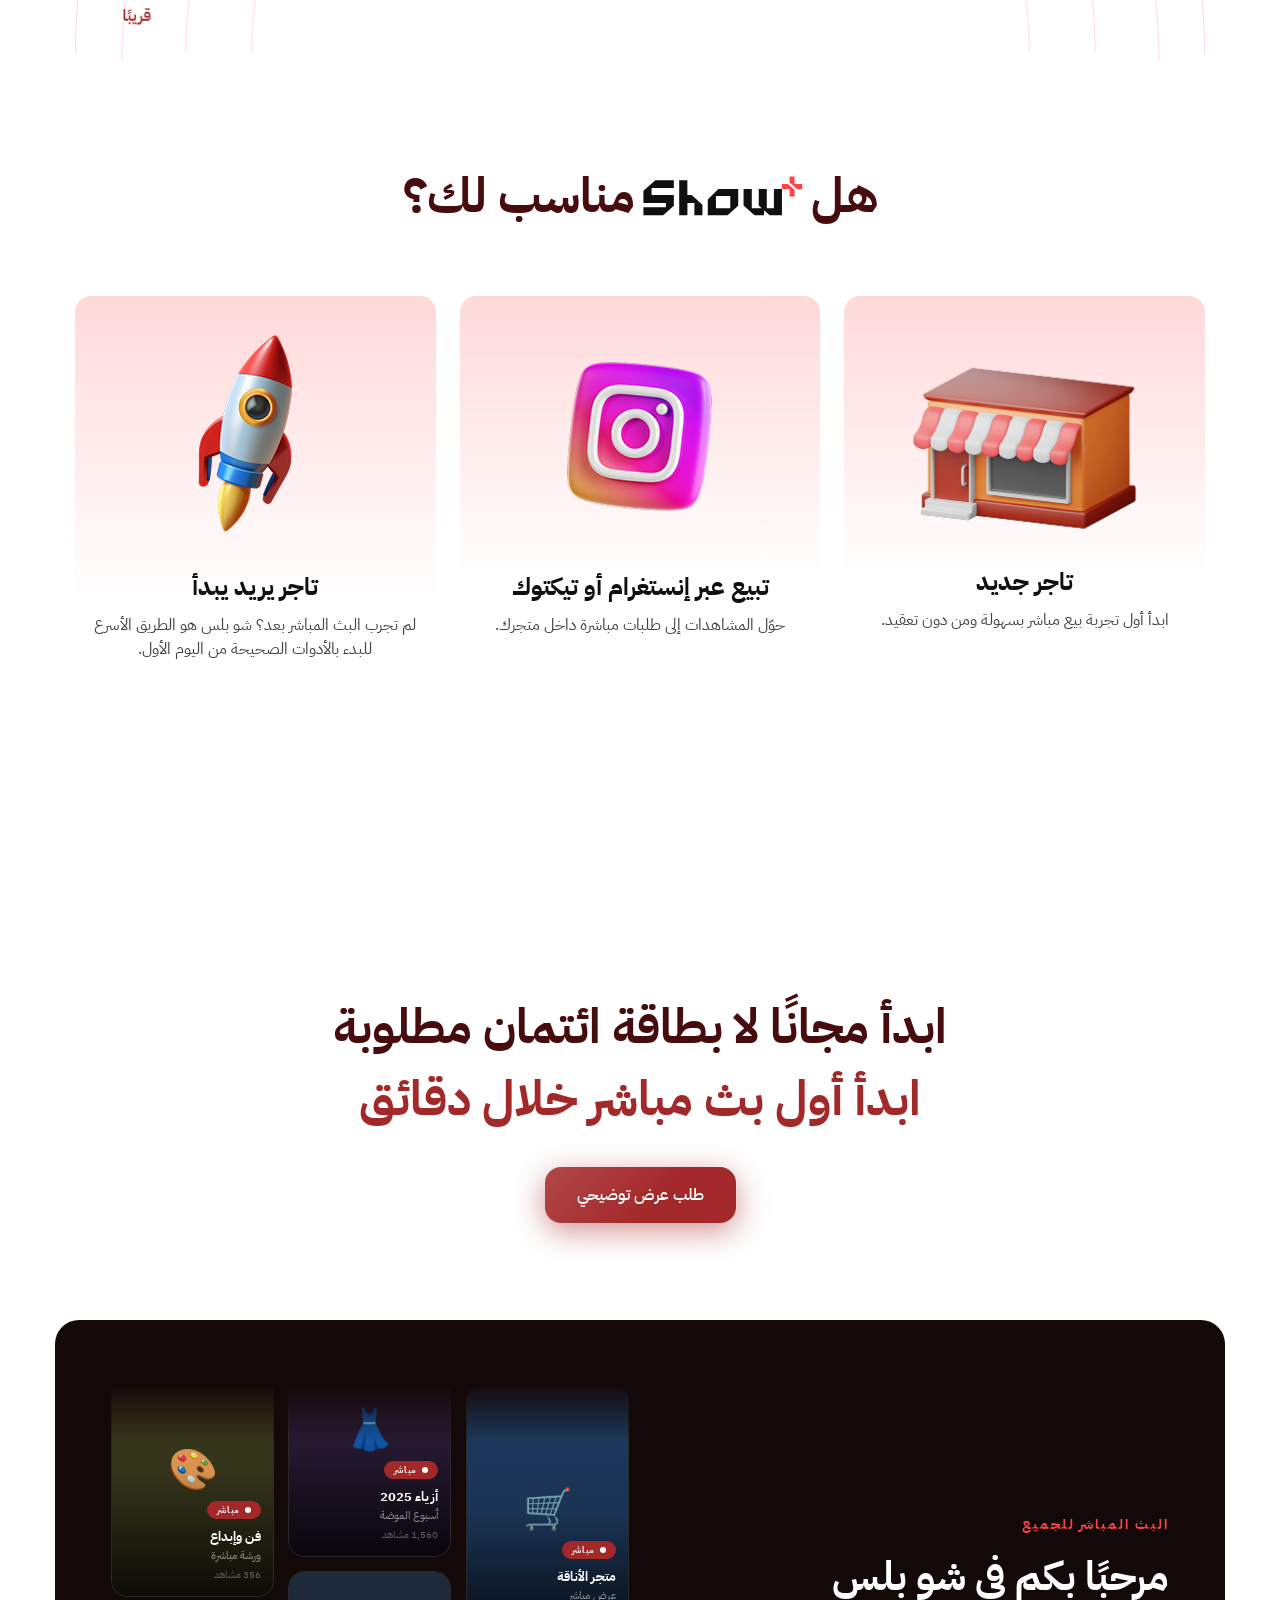
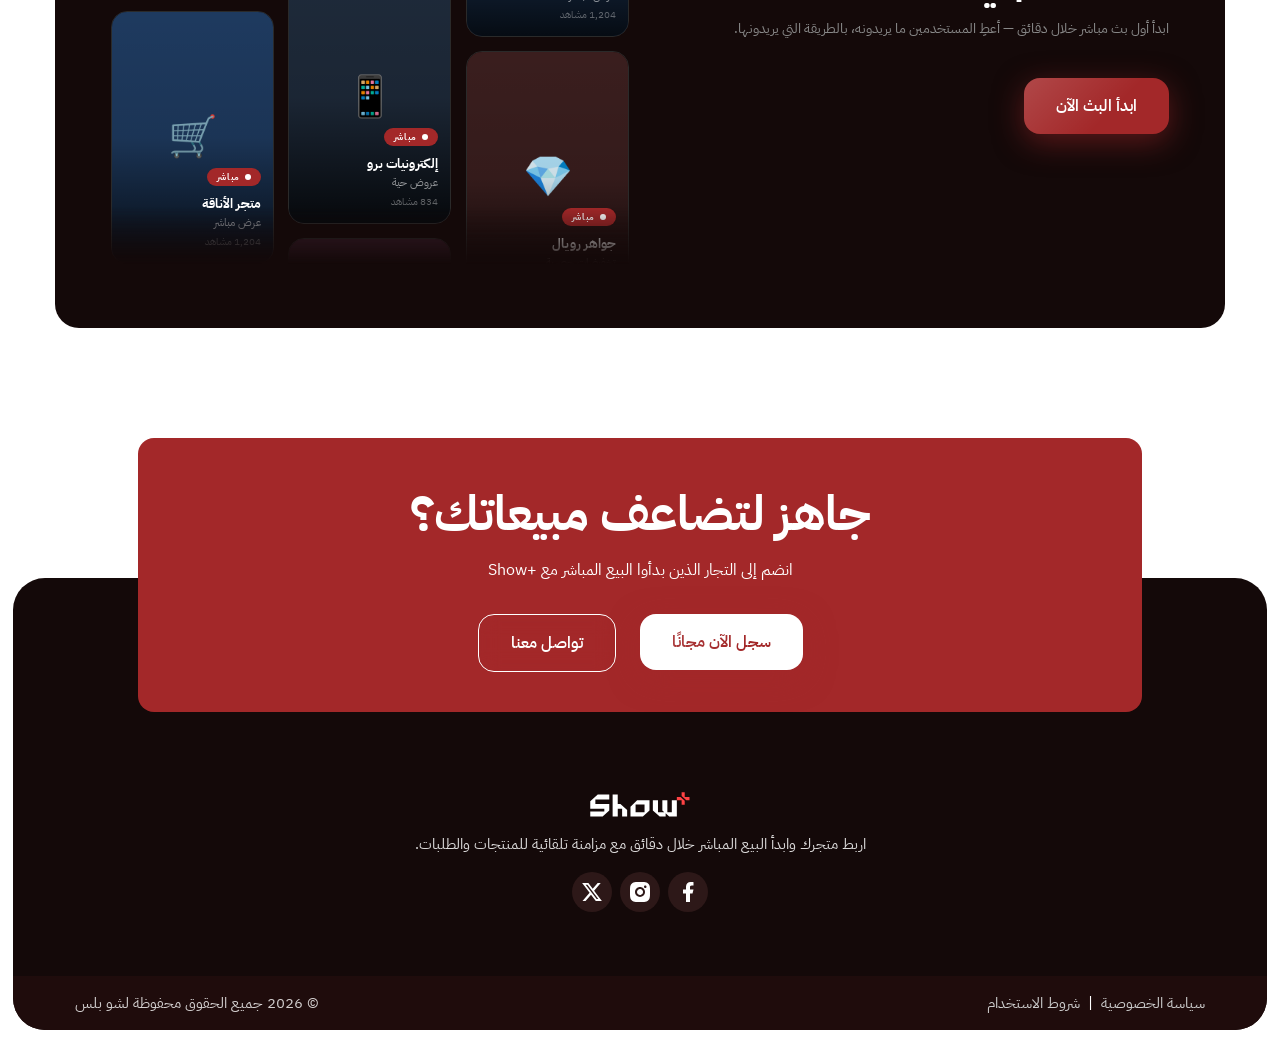
==== commit c2fe9f08: "Introducing the new hero section V1" ====
--- a/index.html
+++ b/index.html
@@ -1,5 +1,5 @@
 <!doctype html>
-<html lang="ar" dir="rtl">
+<html lang="ar" dir="rtl" class="home-page">
   <head>
     <meta charset="UTF-8" />
     <meta name="viewport" content="width=device-width, initial-scale=1.0" />
@@ -21,24 +21,109 @@
 
   <body class="rtl">
     <main class="main-home">
-      <div class="background-overlay"></div>
+      <!-- ── Full-width background (orbs + geometry) — on <main> ── -->
+      <div class="background-overlay">
+        <div class="orb orb-1"></div>
+        <div class="orb orb-2"></div>
+        <div class="orb orb-3"></div>
+      </div>
+
+      <div class="geo-lines" aria-hidden="true">
+        <svg
+          viewBox="0 0 1440 900"
+          preserveAspectRatio="none"
+          xmlns="http://www.w3.org/2000/svg"
+        >
+          <defs>
+            <linearGradient id="lg1" x1="0" y1="0" x2="1" y2="0">
+              <stop offset="0%" stop-color="#A32829" stop-opacity="0" />
+              <stop offset="50%" stop-color="#A32829" stop-opacity="0.4" />
+              <stop offset="100%" stop-color="#A32829" stop-opacity="0" />
+            </linearGradient>
+            <linearGradient id="lg2" x1="0" y1="0" x2="0" y2="1">
+              <stop offset="0%" stop-color="#d4a853" stop-opacity="0" />
+              <stop offset="50%" stop-color="#d4a853" stop-opacity="0.2" />
+              <stop offset="100%" stop-color="#d4a853" stop-opacity="0" />
+            </linearGradient>
+          </defs>
+          <line
+            x1="0"
+            y1="200"
+            x2="1440"
+            y2="200"
+            stroke="url(#lg1)"
+            stroke-width="1"
+          />
+          <line
+            x1="0"
+            y1="700"
+            x2="1440"
+            y2="700"
+            stroke="url(#lg1)"
+            stroke-width="0.5"
+          />
+          <line
+            x1="720"
+            y1="0"
+            x2="720"
+            y2="900"
+            stroke="url(#lg2)"
+            stroke-width="1"
+          />
+          <line
+            x1="800"
+            y1="0"
+            x2="1440"
+            y2="600"
+            stroke="rgba(163,40,41,0.1)"
+            stroke-width="1"
+          />
+          <path
+            d="M 0 0 L 120 0 L 120 3 L 3 3 L 3 120 L 0 120 Z"
+            fill="rgba(163,40,41,0.4)"
+          />
+          <path
+            d="M 1440 900 L 1320 900 L 1320 897 L 1437 897 L 1437 780 L 1440 780 Z"
+            fill="rgba(163,40,41,0.4)"
+          />
+          <rect
+            x="710"
+            y="448"
+            width="20"
+            height="20"
+            transform="rotate(45 720 458)"
+            fill="none"
+            stroke="rgba(212,168,83,0.3)"
+            stroke-width="1"
+          />
+          <rect
+            x="715"
+            y="453"
+            width="10"
+            height="10"
+            transform="rotate(45 720 458)"
+            fill="rgba(212,168,83,0.15)"
+          />
+        </svg>
+      </div>
+
+      <!-- ════════════════════════════
+       .container  — boxed layout
+  ════════════════════════════ -->
       <div class="container">
+        <!-- NAV -->
         <nav>
-          <a href="/">
-            <img src="./assets/images/logo-black.svg" alt="Show Plus Logo" />
+          <a href="/" class="nav-logo">
+            <img src="./assets/images/logo-white.svg" alt="Show+ Logo" />
           </a>
 
-          <!-- زر الموبايل -->
           <button class="menu-toggle" id="menuToggle">
-            <span></span>
-            <span></span>
-            <span></span>
+            <span></span><span></span><span></span>
           </button>
 
-          <!-- لفّ القائمة -->
           <div class="nav-menu" id="navMenu">
-            <a href="/">
-              <img src="./assets/images/logo-black.svg" alt="Show Plus Logo" />
+            <a href="/" class="nav-logo">
+              <img src="./assets/images/logo-white.svg" alt="Show+ Logo" />
             </a>
             <ul>
               <li class="active"><a href="/">الرئيسة</a></li>
@@ -49,8 +134,8 @@
                   >English
                   <svg
                     xmlns="http://www.w3.org/2000/svg"
-                    width="24"
-                    height="24"
+                    width="20"
+                    height="20"
                     viewBox="0 0 256 256"
                   >
                     <path
@@ -60,29 +145,29 @@
                   </svg>
                 </a>
               </li>
-              <!-- <li><a href="#">المميزات</a></li>
-              <li><a href="#">التكاملات</a></li>
-              <li><a href="#">قصص النجاح</a></li>
-              <li><a href="#">الشراكات</a></li>
-              <li><a href="#">المدونة</a></li>
-              <li><a href="#">من نحن؟</a></li>
-              <li><a href="#">تواصل معنا</a></li> -->
             </ul>
-
             <button id="login-cta" class="secondary-btn">تسجيل الدخول</button>
           </div>
         </nav>
 
         <div class="overlay" id="overlay"></div>
 
+        <!-- HERO CONTENT -->
         <div class="hero-content">
+          <!-- LEFT: text -->
           <div class="hero-text">
             <div class="heading-column">
+              <!-- live badge -->
+              <div class="live-badge">
+                <div class="live-dot"></div>
+                <span class="live-badge-text">البث المباشر للجميع</span>
+              </div>
+
               <div class="heading-container">
                 <h1>
-                  حوِّل بثك المباشر إلى مبيعات
+                  حوِّل بثك المباشر إلى<br />
                   <span class="highlighter"
-                    >حقيقية
+                    >مبيعات حقيقية
                     <svg
                       xmlns="http://www.w3.org/2000/svg"
                       width="180"
@@ -95,24 +180,27 @@
                         stroke="#FF4244"
                         stroke-width="2"
                         stroke-linecap="round"
-                      /></svg
-                  ></span>
+                      />
+                    </svg>
+                  </span>
                 </h1>
               </div>
+
               <p>
                 أطلق بثًا مباشرًا تفاعليًا داخل متجرك، واسمح للعملاء بالشراء
                 أثناء المشاهدة بدون مغادرة البث.
               </p>
             </div>
+
             <div class="hero-column">
               <div class="hero-actions">
-                <a href="#"
-                  ><button type="button" class="primary-btn">
+                <a href="#">
+                  <button type="button" class="primary-btn">
                     ابدأ تجربتك المجانية الآن
-                  </button></a
-                >
-                <a href="#"
-                  ><button type="button" class="secondary-btn">
+                  </button>
+                </a>
+                <a href="#">
+                  <button type="button" class="secondary-btn">
                     <svg
                       xmlns="http://www.w3.org/2000/svg"
                       width="24"
@@ -121,14 +209,15 @@
                       fill="none"
                     >
                       <path
-                        d="M21.69 10.8928L8.18252 2.63064C7.98327 2.50842 7.75499 2.44164 7.52128 2.43719C7.28757 2.43274 7.05691 2.49078 6.85315 2.60533C6.65047 2.71663 6.48163 2.88062 6.36446 3.07996C6.2473 3.27931 6.18616 3.5066 6.18752 3.73783V20.2622C6.18616 20.4934 6.2473 20.7207 6.36446 20.9201C6.48163 21.1194 6.65047 21.2834 6.85315 21.3947C7.05691 21.5092 7.28757 21.5673 7.52128 21.5628C7.75499 21.5584 7.98327 21.4916 8.18252 21.3694L21.69 13.1072C21.8802 12.9916 22.0373 12.8291 22.1464 12.6352C22.2555 12.4412 22.3128 12.2225 22.3128 12C22.3128 11.7775 22.2555 11.5588 22.1464 11.3649C22.0373 11.1709 21.8802 11.0084 21.69 10.8928ZM21.1031 12.1472L7.59377 20.4094C7.56461 20.4269 7.53123 20.4362 7.49721 20.4362C7.46319 20.4362 7.42981 20.4269 7.40065 20.4094C7.37239 20.3956 7.3486 20.3741 7.33201 20.3474C7.31543 20.3207 7.30672 20.2899 7.3069 20.2585V3.73783C7.30672 3.70639 7.31543 3.67555 7.33201 3.64884C7.3486 3.62214 7.37239 3.60066 7.40065 3.58689C7.43098 3.56998 7.46531 3.56156 7.50002 3.56251C7.5333 3.5637 7.56566 3.57374 7.59377 3.59158L21.1031 11.8528C21.1288 11.8679 21.1501 11.8894 21.1649 11.9152C21.1797 11.941 21.1875 11.9703 21.1875 12C21.1875 12.0298 21.1797 12.059 21.1649 12.0848C21.1501 12.1106 21.1288 12.1322 21.1031 12.1472Z"
-                        fill="#A32829"
+                        d="M21.69 10.8928L8.18252 2.63064C7.98327 2.50842 7.75499 2.44164 7.52128 2.43719C7.28757 2.43274 7.05691 2.49078 6.85315 2.60533C6.65047 2.71663 6.48163 2.88062 6.36446 3.07996C6.2473 3.27931 6.18616 3.5066 6.18752 3.73783V20.2622C6.18616 20.4934 6.2473 20.7207 6.36446 20.9201C6.48163 21.1194 6.65047 21.2834 6.85315 21.3947C7.05691 21.5092 7.28757 21.5673 7.52128 21.5628C7.75499 21.5584 7.98327 21.4916 8.18252 21.3694L21.69 13.1072C21.8802 12.9916 22.0373 12.8291 22.1464 12.6352C22.2555 12.4412 22.3128 12.2225 22.3128 12C22.3128 11.7775 22.2555 11.5588 22.1464 11.3649C22.0373 11.1709 21.8802 11.0084 21.69 10.8928Z"
+                        fill="rgba(255,255,255,0.7)"
                       />
                     </svg>
                     طلب عرض توضيحي
-                  </button></a
-                >
-              </div>
+                  </button>
+                </a>
+              </div>
+
               <div class="features-trigger">
                 <div class="trigger">
                   <svg
@@ -140,7 +229,7 @@
                   >
                     <path
                       d="M21.3975 7.14751L9.39751 19.1475C9.29204 19.2528 9.14907 19.312 9.00001 19.312C8.85094 19.312 8.70798 19.2528 8.60251 19.1475L3.35251 13.8975C3.25315 13.7909 3.19905 13.6498 3.20163 13.5041C3.2042 13.3584 3.26323 13.2194 3.36629 13.1163C3.46935 13.0132 3.60839 12.9542 3.75411 12.9516C3.89984 12.9491 4.04088 13.0031 4.14751 13.1025L9.00001 17.9541L20.6025 6.35251C20.7091 6.25315 20.8502 6.19905 20.9959 6.20163C21.1416 6.2042 21.2807 6.26323 21.3837 6.36629C21.4868 6.46935 21.5458 6.60839 21.5484 6.75412C21.551 6.89984 21.4969 7.04088 21.3975 7.14751Z"
-                      fill="#1E7A35"
+                      fill="#FF4244"
                     />
                   </svg>
                   يثق به +500 تاجر
@@ -156,7 +245,7 @@
                   >
                     <path
                       d="M21.3975 7.14751L9.39751 19.1475C9.29204 19.2528 9.14907 19.312 9.00001 19.312C8.85094 19.312 8.70798 19.2528 8.60251 19.1475L3.35251 13.8975C3.25315 13.7909 3.19905 13.6498 3.20163 13.5041C3.2042 13.3584 3.26323 13.2194 3.36629 13.1163C3.46935 13.0132 3.60839 12.9542 3.75411 12.9516C3.89984 12.9491 4.04088 13.0031 4.14751 13.1025L9.00001 17.9541L20.6025 6.35251C20.7091 6.25315 20.8502 6.19905 20.9959 6.20163C21.1416 6.2042 21.2807 6.26323 21.3837 6.36629C21.4868 6.46935 21.5458 6.60839 21.5484 6.75412C21.551 6.89984 21.4969 7.04088 21.3975 7.14751Z"
-                      fill="#1E7A35"
+                      fill="#FF4244"
                     />
                   </svg>
                   يتكامل مع متجرك
@@ -172,7 +261,7 @@
                   >
                     <path
                       d="M21.3975 7.14751L9.39751 19.1475C9.29204 19.2528 9.14907 19.312 9.00001 19.312C8.85094 19.312 8.70798 19.2528 8.60251 19.1475L3.35251 13.8975C3.25315 13.7909 3.19905 13.6498 3.20163 13.5041C3.2042 13.3584 3.26323 13.2194 3.36629 13.1163C3.46935 13.0132 3.60839 12.9542 3.75411 12.9516C3.89984 12.9491 4.04088 13.0031 4.14751 13.1025L9.00001 17.9541L20.6025 6.35251C20.7091 6.25315 20.8502 6.19905 20.9959 6.20163C21.1416 6.2042 21.2807 6.26323 21.3837 6.36629C21.4868 6.46935 21.5458 6.60839 21.5484 6.75412C21.551 6.89984 21.4969 7.04088 21.3975 7.14751Z"
-                      fill="#1E7A35"
+                      fill="#FF4244"
                     />
                   </svg>
                   ابدأ خلال دقائق
@@ -181,19 +270,240 @@
             </div>
           </div>
 
+          <!-- RIGHT: phone visual -->
           <div class="hero-image-container">
-            <img src="./assets/images/hero-image.png" alt="Hero Image" />
-
-            <video autoplay muted loop playsinline id="video-1">
-              <source src="./assets/videos/ad-1.mp4" type="video/mp4" />
-            </video>
-
-            <video autoplay muted loop playsinline id="video-2">
-              <source src="./assets/videos/ad-2.mp4" type="video/mp4" />
-            </video>
-          </div>
-        </div>
-      </div>
+            <div class="phone-scene">
+              <!-- floating card: sales -->
+              <div class="float-card float-card-sales">
+                <div class="fc-label">المبيعات اليوم</div>
+                <div class="fc-value">
+                  🔥 ٣٬٢٤١ <span class="fc-accent">ر.س</span>
+                </div>
+                <div class="fc-trend">↑ ٣٢٪ أعلى من الأمس</div>
+              </div>
+
+              <!-- floating card: stock -->
+              <div class="float-card float-card-stock">
+                <div class="fc-label">الكمية المتبقية</div>
+                <div class="fc-progress-bar">
+                  <div class="fc-progress-fill"></div>
+                </div>
+                <div class="fc-pct">٦٨٪ تم بيعها</div>
+              </div>
+
+              <!-- floating card: orders -->
+              <div class="float-card float-card-orders">
+                <div class="fc-label">أُضيف للسلة</div>
+                <div class="fc-value">
+                  🛒 +١٢٣ <span class="fc-accent">طلب</span>
+                </div>
+                <div class="fc-trend">آخر ٥ دقائق</div>
+              </div>
+
+              <!-- phone frame -->
+              <div class="phone-frame">
+                <div class="phone-top-bar">
+                  <div class="phone-live-tag">
+                    <div class="phone-live-dot"></div>
+                    مباشر
+                  </div>
+                  <div class="phone-views">👁 ١٢.٤k</div>
+                  <div class="phone-timer" id="phone-timer">٠٢:٤٧</div>
+                </div>
+
+                <div class="phone-product-area">
+                  <div class="phone-product-inner">
+                    <div class="product-silhouette">
+                      <svg
+                        viewBox="0 0 140 140"
+                        xmlns="http://www.w3.org/2000/svg"
+                      >
+                        <defs>
+                          <radialGradient id="prodGlow" cx="50%" cy="50%">
+                            <stop
+                              offset="0%"
+                              stop-color="#A32829"
+                              stop-opacity="0.5"
+                            />
+                            <stop
+                              offset="100%"
+                              stop-color="#A32829"
+                              stop-opacity="0"
+                            />
+                          </radialGradient>
+                          <linearGradient
+                            id="bagGrad"
+                            x1="0"
+                            y1="0"
+                            x2="1"
+                            y2="1"
+                          >
+                            <stop offset="0%" stop-color="#c73334" />
+                            <stop offset="100%" stop-color="#7a1b1c" />
+                          </linearGradient>
+                        </defs>
+                        <ellipse
+                          cx="70"
+                          cy="110"
+                          rx="50"
+                          ry="14"
+                          fill="url(#prodGlow)"
+                          opacity="0.6"
+                        />
+                        <path
+                          d="M 38 55 Q 35 45 48 40 L 92 40 Q 105 45 102 55 L 110 105 Q 112 118 100 118 L 40 118 Q 28 118 30 105 Z"
+                          fill="url(#bagGrad)"
+                          opacity="0.95"
+                        />
+                        <path
+                          d="M 54 40 Q 54 22 70 22 Q 86 22 86 40"
+                          fill="none"
+                          stroke="#c73334"
+                          stroke-width="5"
+                          stroke-linecap="round"
+                        />
+                        <path
+                          d="M 42 62 Q 50 56 62 58 L 60 80 Q 45 76 40 70 Z"
+                          fill="rgba(255,255,255,0.1)"
+                        />
+                        <rect
+                          x="62"
+                          y="78"
+                          width="16"
+                          height="14"
+                          rx="3"
+                          fill="rgba(212,168,83,0.6)"
+                        />
+                        <rect
+                          x="66"
+                          y="74"
+                          width="8"
+                          height="8"
+                          rx="4"
+                          fill="none"
+                          stroke="rgba(212,168,83,0.7)"
+                          stroke-width="2"
+                        />
+                        <g fill="#d4a853" opacity="0.8">
+                          <circle cx="22" cy="42" r="2">
+                            <animate
+                              attributeName="opacity"
+                              values="0;1;0"
+                              dur="2s"
+                              repeatCount="indefinite"
+                              begin="0s"
+                            />
+                          </circle>
+                          <circle cx="118" cy="70" r="1.5">
+                            <animate
+                              attributeName="opacity"
+                              values="0;1;0"
+                              dur="2.5s"
+                              repeatCount="indefinite"
+                              begin="0.7s"
+                            />
+                          </circle>
+                          <circle cx="28" cy="90" r="1.5">
+                            <animate
+                              attributeName="opacity"
+                              values="0;1;0"
+                              dur="1.8s"
+                              repeatCount="indefinite"
+                              begin="1.2s"
+                            />
+                          </circle>
+                          <circle cx="115" cy="35" r="2">
+                            <animate
+                              attributeName="opacity"
+                              values="0;1;0"
+                              dur="2.2s"
+                              repeatCount="indefinite"
+                              begin="0.4s"
+                            />
+                          </circle>
+                        </g>
+                      </svg>
+                    </div>
+                  </div>
+
+                  <div class="phone-product-card">
+                    <div class="phone-product-name">
+                      حقيبة يد فاخرة — كوليكشن ٢٠٢٥
+                    </div>
+                    <div class="phone-product-pricing">
+                      <span class="phone-price-now">٤٩٩ ر.س</span>
+                      <span class="phone-price-old">٧٩٩ ر.س</span>
+                      <span class="phone-discount-tag">خصم ٣٨٪</span>
+                    </div>
+                    <button class="phone-buy-btn">🛒 اشتري الآن</button>
+                  </div>
+                </div>
+
+                <div class="phone-comments" id="phone-comments">
+                  <div class="comment-item">
+                    <svg class="comment-avatar" viewBox="0 0 20 20">
+                      <circle cx="10" cy="10" r="10" fill="#A32829" />
+                      <text
+                        x="10"
+                        y="14"
+                        text-anchor="middle"
+                        font-size="10"
+                        fill="white"
+                      >
+                        س
+                      </text>
+                    </svg>
+                    <span
+                      ><span class="comment-name">سارة</span>: اللون رائع
+                      😍</span
+                    >
+                  </div>
+                  <div class="comment-item">
+                    <svg class="comment-avatar" viewBox="0 0 20 20">
+                      <circle cx="10" cy="10" r="10" fill="#7a1b1c" />
+                      <text
+                        x="10"
+                        y="14"
+                        text-anchor="middle"
+                        font-size="10"
+                        fill="white"
+                      >
+                        ن
+                      </text>
+                    </svg>
+                    <span
+                      ><span class="comment-name">نورة</span>: طلبتها ✅</span
+                    >
+                  </div>
+                  <div class="comment-item">
+                    <svg class="comment-avatar" viewBox="0 0 20 20">
+                      <circle cx="10" cy="10" r="10" fill="#d4a853" />
+                      <text
+                        x="10"
+                        y="14"
+                        text-anchor="middle"
+                        font-size="10"
+                        fill="white"
+                      >
+                        م
+                      </text>
+                    </svg>
+                    <span
+                      ><span class="comment-name">منال</span>: هل يوجد
+                      أسود؟</span
+                    >
+                  </div>
+                </div>
+              </div>
+              <!-- /phone-frame -->
+            </div>
+            <!-- /phone-scene -->
+          </div>
+          <!-- /hero-image-container -->
+        </div>
+        <!-- /hero-content -->
+      </div>
+      <!-- /.container -->
     </main>
 
     <div class="triggers-container">
@@ -1037,7 +1347,7 @@
     </section>
 
     <footer class="site-footer">
-      <div class="trigger-section primary-section">
+      <div id="trigger-section" class="trigger-section primary-section">
         <div class="container">
           <div class="content-column">
             <h2 class="section-heading">جاهز لتضاعف مبيعاتك؟</h2>
--- a/css/style.css
+++ b/css/style.css
@@ -8,12 +8,25 @@
 
 :root {
   --primary-color: #ff4244;
+  --primary-dark: #a32829;
   --secondary-color: #e6a87c;
   --black-color: #000000;
   --white-color: #ffffff;
   --text-primary: #0f0f0e;
   --text-secondary: #444444;
   --text-disabled: #707070;
+  --button-active: #a32829;
+  --red-glow: #c73334;
+  --red-deep: #7a1b1c;
+  --gold: #d4a853;
+  --gold-light: #f0cc80;
+  --dark: #0d0608;
+  --dark2: #160b0c;
+  --grey: #9a8a8b;
+  --subtitle1-font-family: "IBM Plex Sans Arabic";
+  --subtitle1-size: 16px;
+  --subtitle1-font-weight: 600;
+  --subtitle1-line-height: 24px;
   --transition-duration: 0.1s ease;
   --ease-out-expo: cubic-bezier(0.19, 1, 0.22, 1);
   --ease-soft: cubic-bezier(0.25, 1, 0.5, 1);
@@ -117,26 +130,130 @@
 
 /* Styling starts here */
 
-.main-home.primary-page {
-  background: linear-gradient(180deg, #ffd9da 0%, rgba(255, 217, 218, 0) 100%);
-}
-
+/* Grain overlay on body */
+main::before {
+  content: "";
+  position: fixed;
+  inset: 0;
+  background-image: url("data:image/svg+xml,%3Csvg viewBox='0 0 256 256' xmlns='http://www.w3.org/2000/svg'%3E%3Cfilter id='n'%3E%3CfeTurbulence type='fractalNoise' baseFrequency='0.9' numOctaves='4' stitchTiles='stitch'/%3E%3C/filter%3E%3Crect width='100%25' height='100%25' filter='url(%23n)' opacity='1'/%3E%3C/svg%3E");
+  opacity: 0.03;
+  pointer-events: none;
+  z-index: 9999;
+}
+
+.home-page .main-home {
+  background: var(--dark);
+  color: var(--white-color);
+}
+
+.secondary-btn:not(.home-page .main-home .secondary-btn) {
+  border: 1px solid var(--darker-color, #a32829);
+  color: var(--darker-color, #a32829);
+}
+
+.main-home:not(.home-page .main-home) {
+  background-image: linear-gradient(
+    180deg,
+    #ffd9da 0%,
+    rgba(255, 217, 218, 0) 100%
+  );
+}
+
+.hero-content p:not(.home-page .main-home .hero-content p) {
+  color: var(--text-secondary, #444444);
+}
+
+.main-home nav a:not(.home-page .main-home nav a) {
+  color: var(--text-primary, #0f0f0e);
+}
+
+/* ─── <main> = full-width background canvas ─── */
 .main-home {
-  height: 100vh;
+  position: relative;
+  min-height: 100vh;
   overflow: hidden;
-}
-
-.main-home .background-overlay {
+  overflow-x: hidden;
+}
+
+/* Animated orbs — on main, full-width */
+.background-overlay {
   position: absolute;
-  top: 0;
-  left: 0;
+  inset: 0;
+  pointer-events: none;
+  z-index: 0;
+  display: none;
+}
+.background-overlay .orb {
+  position: absolute;
+  border-radius: 50%;
+  filter: blur(80px);
+  animation: orbDrift 8s ease-in-out infinite;
+}
+.background-overlay .orb-1 {
+  width: 600px;
+  height: 600px;
+  background: radial-gradient(
+    circle,
+    rgba(163, 40, 41, 0.35) 0%,
+    transparent 70%
+  );
+  top: -120px;
+  left: -80px;
+  animation-delay: 0s;
+}
+.background-overlay .orb-2 {
+  width: 380px;
+  height: 380px;
+  background: radial-gradient(
+    circle,
+    rgba(212, 168, 83, 0.15) 0%,
+    transparent 70%
+  );
+  bottom: 60px;
+  right: 120px;
+  animation-delay: -3s;
+}
+.background-overlay .orb-3 {
+  width: 260px;
+  height: 260px;
+  background: radial-gradient(
+    circle,
+    rgba(163, 40, 41, 0.2) 0%,
+    transparent 70%
+  );
+  top: 50%;
+  right: 38%;
+  animation-delay: -5s;
+}
+@keyframes orbDrift {
+  0%,
+  100% {
+    transform: translate(0, 0) scale(1);
+  }
+  33% {
+    transform: translate(-28px, 20px) scale(1.05);
+  }
+  66% {
+    transform: translate(20px, -28px) scale(0.95);
+  }
+}
+
+/* SVG geometric lines — on main */
+.geo-lines {
+  position: absolute;
+  inset: 0;
   width: 100%;
   height: 100%;
-  object-fit: cover;
-  background-image: url(../assets/images/bg-overlay.png);
-  z-index: -1;
-}
-
+  pointer-events: none;
+  z-index: 1;
+  overflow: hidden;
+}
+.geo-lines svg {
+  width: 100%;
+  height: 100%;
+}
+
+/* ─── NAV ─── */
 main nav {
   display: flex;
   width: 100%;
@@ -144,7 +261,6 @@
   align-items: center;
   gap: 48px;
 }
-
 #login-cta {
   padding: 12px 24px;
 }
@@ -156,7 +272,6 @@
   width: 100%;
   gap: 48px;
 }
-
 main nav ul {
   display: flex;
   justify-content: flex-end;
@@ -166,35 +281,44 @@
   padding: 0;
   margin: 0;
 }
-
 main nav li {
   position: relative;
 }
-
 main nav li a {
   display: flex;
   align-items: center;
   gap: 4px;
-}
-
+  color: rgba(255, 255, 255, 0.7);
+  text-decoration: none;
+  font-size: 1rem;
+  transition: color 0.2s;
+}
+main nav li a:hover {
+  color: white;
+}
 main nav li.active a {
   font-weight: 600;
-  color: var(--primary-dark, #a32829);
-}
-
+  color: var(--white-color);
+}
 main nav li.active::before {
   content: "";
   position: absolute;
   width: 4px;
   height: 4px;
-  aspect-ratio: 1/1;
-  background: var(--primary-dark, #a32829);
-  bottom: -16px;
+  background: var(--red-glow);
+  bottom: -14px;
   left: 50%;
   border-radius: 50%;
   filter: drop-shadow(0 0 8px #ff4244);
 }
-
+.menu-toggle {
+  display: none;
+  background: none;
+  border: none;
+  cursor: pointer;
+}
+
+/* ─── BUTTONS ─── */
 .primary-btn,
 .secondary-btn {
   display: flex;
@@ -203,138 +327,585 @@
   align-items: center;
   gap: 8px;
   border-radius: 16px;
-  text-align: center;
-  text-decoration: none;
-
-  /* Subtitles/subtitle1 */
-  font-family: var(--subtitle1-font-family, "IBM Plex Sans Arabic");
-  font-size: var(--subtitle1-size, 16px);
-  font-style: normal;
-  font-weight: var(--subtitle1-font-weight, 600);
-  line-height: var(--subtitle1-line-height, 24px); /* 150% */
-}
-
+  font-family: var(--subtitle1-font-family);
+  font-size: var(--subtitle1-size);
+  font-weight: var(--subtitle1-font-weight);
+  line-height: var(--subtitle1-line-height);
+  cursor: pointer;
+  transition:
+    transform 0.18s,
+    box-shadow 0.25s;
+}
 .primary-btn {
-  background-color: var(--button-active, #a32829);
+  background: var(--button-active);
+  color: var(--white-color);
+  border: none;
+  position: relative;
+  overflow: hidden;
+  box-shadow: 0 8px 30px rgba(163, 40, 41, 0.5);
+}
+.primary-btn::before {
+  content: "";
+  position: absolute;
+  inset: 0;
+  background: linear-gradient(
+    135deg,
+    rgba(255, 255, 255, 0.15) 0%,
+    transparent 60%
+  );
+  pointer-events: none;
+}
+.primary-btn:hover {
+  transform: translateY(-2px);
+  box-shadow: 0 14px 40px rgba(163, 40, 41, 0.65);
+}
+.secondary-btn {
+  border: 1px solid rgba(255, 255, 255, 0.2);
+  background: transparent;
+  color: var(--white-color);
+  backdrop-filter: blur(10px);
+}
+.secondary-btn:hover {
+  background: rgba(255, 255, 255, 0.07);
+  border-color: rgba(255, 255, 255, 0.38);
+  transform: translateY(-2px);
+}
+
+/* ─── HERO LAYOUT ─── */
+.hero-content {
+  display: grid;
+  grid-template-columns: 1fr 1fr;
+  gap: 40px;
+  align-items: center;
+  padding: 48px 0 80px;
+}
+
+/* LEFT: text side */
+.hero-text {
+  display: flex;
+  flex-direction: column;
+  align-items: flex-start;
+  row-gap: 28px;
+}
+
+.heading-column {
+  display: flex;
+  flex-direction: column;
+  gap: 20px;
+}
+
+/* Live badge */
+.live-badge {
+  display: inline-flex;
+  align-items: center;
+  gap: 0.6rem;
+  background: rgba(163, 40, 41, 0.15);
+  border: 1px solid rgba(163, 40, 41, 0.5);
+  border-radius: 999px;
+  padding: 0.45rem 1.1rem;
+  backdrop-filter: blur(10px);
+  animation: fadeSlideIn 0.7s ease both;
+}
+.live-dot {
+  width: 10px;
+  height: 10px;
+  background: var(--red-glow);
+  border-radius: 50%;
+  flex-shrink: 0;
+  animation: pulseDot 1.6s ease-in-out infinite;
+}
+@keyframes pulseDot {
+  0% {
+    box-shadow: 0 0 0 0 rgba(163, 40, 41, 0.8);
+  }
+  70% {
+    box-shadow: 0 0 0 10px rgba(163, 40, 41, 0);
+  }
+  100% {
+    box-shadow: 0 0 0 0 rgba(163, 40, 41, 0);
+  }
+}
+.live-badge-text {
+  font-size: 0.78rem;
+  font-weight: 700;
+  letter-spacing: 0.1em;
   color: var(--white-color, #ffffff);
-  border: none;
-}
-
-.secondary-btn {
-  border: 1px solid var(--button-active, #a32829);
-  background-color: transparent;
-  color: var(--button-active, #a32829);
-}
-
-.main-home .container {
-  text-align: center;
-}
-
-.hero-content {
-  display: flex;
-  flex-direction: column;
-  row-gap: 48px;
-  padding-top: 48px;
-}
-
-.main-home .heading-column {
-  display: flex;
-  flex-direction: column;
-  gap: 24px;
-}
-
-.main-home .heading-column h1 {
-  color: var(--text-primary, #0f0f0e);
-}
-
-.hero-image-container {
-  position: relative;
-}
-
-.hero-image-container::before {
-  content: "";
-  width: 160px;
-  height: 160px;
-  background: var(--primary-color);
-  position: absolute;
-  top: -16px;
-  right: -16px;
-  border-radius: 50%;
-  opacity: 0.2;
-  z-index: -1;
-}
-
-.hero-image-container video {
-  height: fit-content;
-  position: absolute;
-  top: -96px;
-  left: -100px;
-  border-radius: 16px;
-}
-
-.hero-image-container video#video-1 {
-  width: 16%;
-  top: -48px;
-  left: -100px;
-}
-
-.hero-image-container video#video-2 {
-  width: 30%;
-  top: 150px;
-  right: -100px;
-  left: unset;
-}
-
-.hero-text {
-  display: flex;
-  flex-direction: column;
-  align-items: center;
-  row-gap: 32px;
-}
-
-.hero-actions {
-  display: flex;
-  justify-content: center;
-  align-items: center;
-  gap: 24px;
-}
-
-.hero-actions a {
-  display: flex;
 }
 
 .heading-container {
   position: relative;
 }
-
+.heading-container h1 {
+  font-size: clamp(2.4rem, 4vw, 4rem);
+  font-weight: 700;
+  line-height: 1.2;
+  color: var(--white-color);
+}
 .heading-container .highlighter {
   position: relative;
-}
-
-.heading-container svg {
+  background: linear-gradient(
+    135deg,
+    var(--primary-color) 0%,
+    var(--darker-color, #a32829) 100%
+  );
+  -webkit-background-clip: text;
+  -webkit-text-fill-color: transparent;
+  background-clip: text;
+}
+/* your original underline SVG stays inside .highlighter */
+.heading-container .highlighter svg {
   position: absolute;
   bottom: -16px;
   left: -8px;
 }
 
+.heading-column p {
+  font-size: 1.05rem;
+  font-weight: 300;
+  color: rgba(255, 255, 255, 0.6);
+  line-height: 1.9;
+  max-width: 480px;
+}
+
 .hero-column {
   display: flex;
   flex-direction: column;
   row-gap: 16px;
 }
-
+.hero-actions {
+  display: flex;
+  align-items: center;
+  gap: 16px;
+  flex-wrap: wrap;
+}
+.hero-actions a {
+  display: flex;
+  text-decoration: none;
+}
+
+/* stats row */
 .features-trigger {
   display: flex;
+  gap: 1rem;
+  flex-wrap: wrap;
+}
+.trigger {
+  display: flex;
+  align-items: center;
+  gap: 8px;
+}
+.trigger-num {
+  font-size: 1.7rem;
+  font-weight: 700;
+  color: var(--white-color);
+  line-height: 1;
+}
+.trigger-label {
+  font-size: 0.78rem;
+  color: var(--grey);
+  font-weight: 300;
+}
+.trigger-divider {
+  width: 1px;
+  background: rgba(255, 255, 255, 0.1);
+  align-self: stretch;
+}
+
+/* RIGHT: visual/phone side */
+.hero-image-container {
+  position: relative;
+  display: flex;
   align-items: center;
   justify-content: center;
-  gap: 8px;
-}
-
-.trigger {
-  display: flex;
+  padding: 2rem;
+}
+
+/* phone scene */
+.phone-scene {
+  position: relative;
+  width: 280px;
+  animation:
+    fadeSlideIn 0.9s ease 0.2s both,
+    phoneFloat 5s ease-in-out infinite 1.5s;
+}
+@keyframes phoneFloat {
+  0%,
+  100% {
+    transform: translateY(0) rotate(-2deg);
+  }
+  50% {
+    transform: translateY(-16px) rotate(-2deg);
+  }
+}
+
+.phone-frame {
+  width: 100%;
+  background: #1a0d0e;
+  border-radius: 38px;
+  border: 2px solid rgba(163, 40, 41, 0.5);
+  box-shadow:
+    0 0 0 6px rgba(163, 40, 41, 0.08),
+    0 0 60px rgba(163, 40, 41, 0.35),
+    0 40px 80px rgba(0, 0, 0, 0.8),
+    inset 0 1px 0 rgba(255, 255, 255, 0.08);
+  overflow: hidden;
+  aspect-ratio: 9/19;
+  display: flex;
+  flex-direction: column;
+}
+
+/* phone top bar */
+.phone-top-bar {
+  display: flex;
+  align-items: center;
+  justify-content: space-between;
+  padding: 0.7rem 1rem 0.4rem;
+  background: rgba(0, 0, 0, 0.3);
+  backdrop-filter: blur(8px);
+  position: relative;
+  z-index: 2;
+}
+.phone-live-tag {
+  display: flex;
+  align-items: center;
+  gap: 0.3rem;
+  background: var(--primary-dark);
+  border-radius: 6px;
+  padding: 0.15rem 0.5rem;
+  font-size: 0.6rem;
+  font-weight: 700;
+  color: white;
+}
+.phone-live-dot {
+  width: 5px;
+  height: 5px;
+  background: white;
+  border-radius: 50%;
+  animation: pulseDot 1.4s ease-in-out infinite;
+}
+.phone-views {
+  font-size: 0.6rem;
+  color: rgba(255, 255, 255, 0.7);
+}
+.phone-timer {
+  font-size: 0.6rem;
+  color: var(--gold);
+  font-weight: 600;
+}
+
+/* phone product area */
+.phone-product-area {
+  flex: 1;
+  position: relative;
+  background: linear-gradient(160deg, #2a0f10 0%, #1a0808 100%);
+  overflow: hidden;
+}
+.phone-product-inner {
+  position: absolute;
+  inset: 0;
+  display: flex;
+  align-items: center;
   justify-content: center;
-  align-items: center;
-  gap: 8px;
+}
+.product-silhouette {
+  width: 130px;
+  height: 130px;
+}
+.product-silhouette svg {
+  width: 100%;
+  height: 100%;
+}
+
+/* product card overlay */
+.phone-product-card {
+  position: absolute;
+  bottom: 0;
+  left: 0;
+  right: 0;
+  background: linear-gradient(
+    0deg,
+    rgba(13, 6, 8, 0.98) 0%,
+    rgba(13, 6, 8, 0.7) 80%,
+    transparent 100%
+  );
+  padding: 0.8rem 0.9rem;
+}
+.phone-product-name {
+  font-size: 0.72rem;
+  font-weight: 600;
+  color: white;
+  margin-bottom: 0.2rem;
+}
+.phone-product-pricing {
+  display: flex;
+  align-items: center;
+  gap: 0.5rem;
+}
+.phone-price-now {
+  font-size: 0.9rem;
+  font-weight: 700;
+  color: var(--gold);
+}
+.phone-price-old {
+  font-size: 0.6rem;
+  color: var(--grey);
+  text-decoration: line-through;
+}
+.phone-discount-tag {
+  background: var(--primary-dark);
+  color: white;
+  font-size: 0.52rem;
+  font-weight: 700;
+  padding: 0.1rem 0.35rem;
+  border-radius: 4px;
+}
+.phone-buy-btn {
+  width: 100%;
+  background: var(--primary-dark);
+  color: white;
+  border: none;
+  border-radius: 8px;
+  padding: 0.4rem;
+  font-family: inherit;
+  font-size: 0.65rem;
+  font-weight: 700;
+  margin-top: 0.5rem;
+  cursor: pointer;
+  position: relative;
+  overflow: hidden;
+}
+.phone-buy-btn::before {
+  content: "";
+  position: absolute;
+  inset: 0;
+  background: linear-gradient(
+    90deg,
+    transparent,
+    rgba(255, 255, 255, 0.15),
+    transparent
+  );
+  transform: translateX(-100%);
+  animation: shimmer 2.5s ease-in-out infinite;
+}
+@keyframes shimmer {
+  0% {
+    transform: translateX(-100%);
+  }
+  50%,
+  100% {
+    transform: translateX(100%);
+  }
+}
+
+/* comments strip */
+.phone-comments {
+  padding: 0.4rem 0.7rem;
+  display: flex;
+  flex-direction: column;
+  gap: 0.3rem;
+  max-height: 65px;
+  overflow: hidden;
+}
+.comment-item {
+  display: flex;
+  align-items: center;
+  gap: 0.35rem;
+  font-size: 0.55rem;
+  color: rgba(255, 255, 255, 0.7);
+}
+.comment-avatar {
+  width: 14px;
+  height: 14px;
+  border-radius: 50%;
+  flex-shrink: 0;
+}
+.comment-name {
+  color: var(--gold-light);
+  font-weight: 600;
+}
+
+/* ── Floating cards (positioned on .hero-image-container) ── */
+.float-card {
+  position: absolute;
+  background: rgba(22, 10, 11, 0.85);
+  backdrop-filter: blur(16px);
+  border: 1px solid rgba(163, 40, 41, 0.3);
+  border-radius: 14px;
+  padding: 0.8rem 1rem;
+  z-index: 20;
+}
+.float-card-sales {
+  left: -20px;
+  bottom: 24%;
+  animation:
+    fadeSlideIn 0.8s ease 1s both,
+    floatCard1 6s ease-in-out infinite 2s;
+}
+.float-card-orders {
+  right: -20px;
+  bottom: 14%;
+  animation:
+    fadeSlideIn 0.8s ease 1.2s both,
+    floatCard2 7s ease-in-out infinite 2.5s;
+}
+.float-card-stock {
+  left: -20px;
+  top: 18%;
+  animation:
+    fadeSlideIn 0.8s ease 1.4s both,
+    floatCard2 5.5s ease-in-out infinite 3s;
+  width: 140px;
+}
+@keyframes floatCard1 {
+  0%,
+  100% {
+    transform: translateY(0);
+  }
+  50% {
+    transform: translateY(-8px);
+  }
+}
+@keyframes floatCard2 {
+  0%,
+  100% {
+    transform: translateY(0);
+  }
+  50% {
+    transform: translateY(8px);
+  }
+}
+.fc-label {
+  font-size: 0.62rem;
+  color: var(--grey);
+  margin-bottom: 0.25rem;
+}
+.fc-value {
+  font-size: 1rem;
+  font-weight: 700;
+  color: var(--white-color);
+  display: flex;
+  align-items: center;
+  gap: 0.3rem;
+}
+.fc-value .fc-accent {
+  color: var(--gold);
+}
+.fc-trend {
+  font-size: 0.6rem;
+  color: #4ecb71;
+  font-weight: 600;
+  margin-top: 0.15rem;
+}
+.fc-progress-bar {
+  height: 5px;
+  background: rgba(255, 255, 255, 0.1);
+  border-radius: 99px;
+  overflow: hidden;
+  margin-top: 0.4rem;
+}
+.fc-progress-fill {
+  height: 100%;
+  width: 68%;
+  background: linear-gradient(90deg, var(--primary-dark), var(--gold));
+  border-radius: 99px;
+  animation: fillProgress 2.5s ease 2s both;
+}
+@keyframes fillProgress {
+  from {
+    width: 0%;
+  }
+  to {
+    width: 68%;
+  }
+}
+.fc-pct {
+  font-size: 0.65rem;
+  color: var(--gold);
+  font-weight: 700;
+  margin-top: 0.25rem;
+}
+
+/* ── Entrance animation ── */
+@keyframes fadeSlideIn {
+  from {
+    opacity: 0;
+    transform: translateY(22px);
+  }
+  to {
+    opacity: 1;
+    transform: translateY(0);
+  }
+}
+.hero-text {
+  animation: fadeSlideIn 0.7s ease 0.1s both;
+}
+.live-badge {
+  animation: fadeSlideIn 0.7s ease 0s both;
+}
+.heading-column {
+  animation: fadeSlideIn 0.7s ease 0.15s both;
+}
+.hero-column {
+  animation: fadeSlideIn 0.7s ease 0.3s both;
+}
+.hero-image-container {
+  animation: fadeSlideIn 0.8s ease 0.25s both;
+}
+
+/* ── Nav logo text ── */
+.nav-logo-text {
+  font-size: 1.25rem;
+  font-weight: 700;
+  color: white;
+}
+.nav-logo-text span {
+  color: var(--gold);
+}
+.nav-logo-icon {
+  width: 36px;
+  height: 36px;
+  background: var(--primary-dark);
+  border-radius: 10px;
+  display: flex;
+  align-items: center;
+  justify-content: center;
+  font-size: 1rem;
+  box-shadow: 0 4px 16px rgba(163, 40, 41, 0.5);
+}
+.nav-logo {
+  display: flex;
+  align-items: center;
+  gap: 0.6rem;
+}
+
+/* ── Responsive ── */
+@media (max-width: 860px) {
+  .hero-content {
+    grid-template-columns: 1fr;
+    padding-bottom: 120px;
+  }
+  .hero-text {
+    align-items: center;
+    text-align: center;
+  }
+  .heading-column p {
+    text-align: center;
+  }
+  .hero-image-container {
+    min-height: 480px;
+  }
+  .float-card-sales {
+    left: 0;
+  }
+  .float-card-orders {
+    right: 0;
+  }
+  .float-card-stock {
+    display: none;
+  }
+  main nav ul {
+    display: none;
+  }
 }
 
 .triggers-container {
@@ -1150,6 +1721,7 @@
   display: inline-flex;
   align-items: center;
   gap: 5px;
+  width: fit-content;
   background: var(--primary-dark, #a32829);
   color: #ffffff;
   font-size: 9px;
@@ -1238,13 +1810,13 @@
   color: var(--primary-dark, #a32829);
 }
 
-.trigger-section .secondary-btn {
+#trigger-section .secondary-btn {
   border: 1px solid var(--white-color, #ffffff);
   background-color: transparent;
   color: var(--white-color, #ffffff);
 }
 
-.trigger-section button {
+#trigger-section button {
   width: 100%;
   white-space: nowrap;
 }
@@ -1412,7 +1984,7 @@
 .menu-toggle span {
   width: 24px;
   height: 2px;
-  background: #000;
+  background: var(--white-color, #ffffff);
 }
 
 .overlay {
@@ -1492,7 +2064,7 @@
     right: -100%;
     width: 75%;
     height: 100%;
-    background: #fff;
+    background: #140404;
     padding: 24px;
     transition: 0.3s;
     z-index: 1000;
@@ -1641,6 +2213,14 @@
   animation: triggerReveal 0.8s 1.5s var(--ease-soft) forwards;
 }
 
+.trigger:nth-child(4) {
+  animation: triggerReveal 0.8s 1.5s var(--ease-soft) forwards;
+}
+
+.trigger:nth-child(5) {
+  animation: triggerReveal 0.8s 1.5s var(--ease-soft) forwards;
+}
+
 /* =========================
    HERO IMAGE
 ========================= */
@@ -1651,21 +2231,6 @@
 
 .hero-image-container img {
   width: 100%;
-}
-
-/* Optional glow */
-.hero-image-container::after {
-  content: "";
-  position: absolute;
-  inset: 0;
-
-  background: radial-gradient(
-    circle,
-    rgba(255, 255, 255, 0.12),
-    transparent 70%
-  );
-
-  pointer-events: none;
 }
 
 /* =========================
@@ -1838,8 +2403,8 @@
 }
 
 .ltr .heading-container svg {
-  left: 50%;
-  transform: translateX(-50%);
+  left: 0;
+  bottom: 0;
 }
 
 .ltr .hero-image-container video#video-1 {
@@ -1871,6 +2436,24 @@
 
 .ltr .slider-nav svg {
   transform: scale(-1);
+}
+
+.ltr .steps-row .step-card:nth-child(2) .image-container::before,
+.ltr
+  .steps-row:not(.not-3-columns)
+  .step-card:nth-child(2)
+  .image-container::after {
+  transform: translateY(-50%) scaleX(-1);
+}
+
+.ltr .steps-row .step-card:nth-child(2) .image-container::before {
+  right: unset;
+  left: -45px;
+}
+
+.ltr .steps-row .step-card:nth-child(2) .image-container::after {
+  left: unset;
+  right: -45px;
 }
 
 @media (max-width: 991px) {
@@ -1908,7 +2491,7 @@
 }
 
 @media (min-width: 993px) {
-  main nav > a {
+  nav > a.nav-logo {
     display: none;
   }
 }
@@ -2212,7 +2795,6 @@
     right: unset;
     width: 75%;
     height: 100%;
-    background: var(--white-color, #ffffff);
     padding: 24px;
     transition: 0.3s;
     z-index: 1000;
@@ -2248,4 +2830,9 @@
   .ltr .feature-card.green img {
     bottom: -32px;
   }
-}
+
+  .live-badge {
+    align-self: center;
+    margin: 0;
+  }
+}
